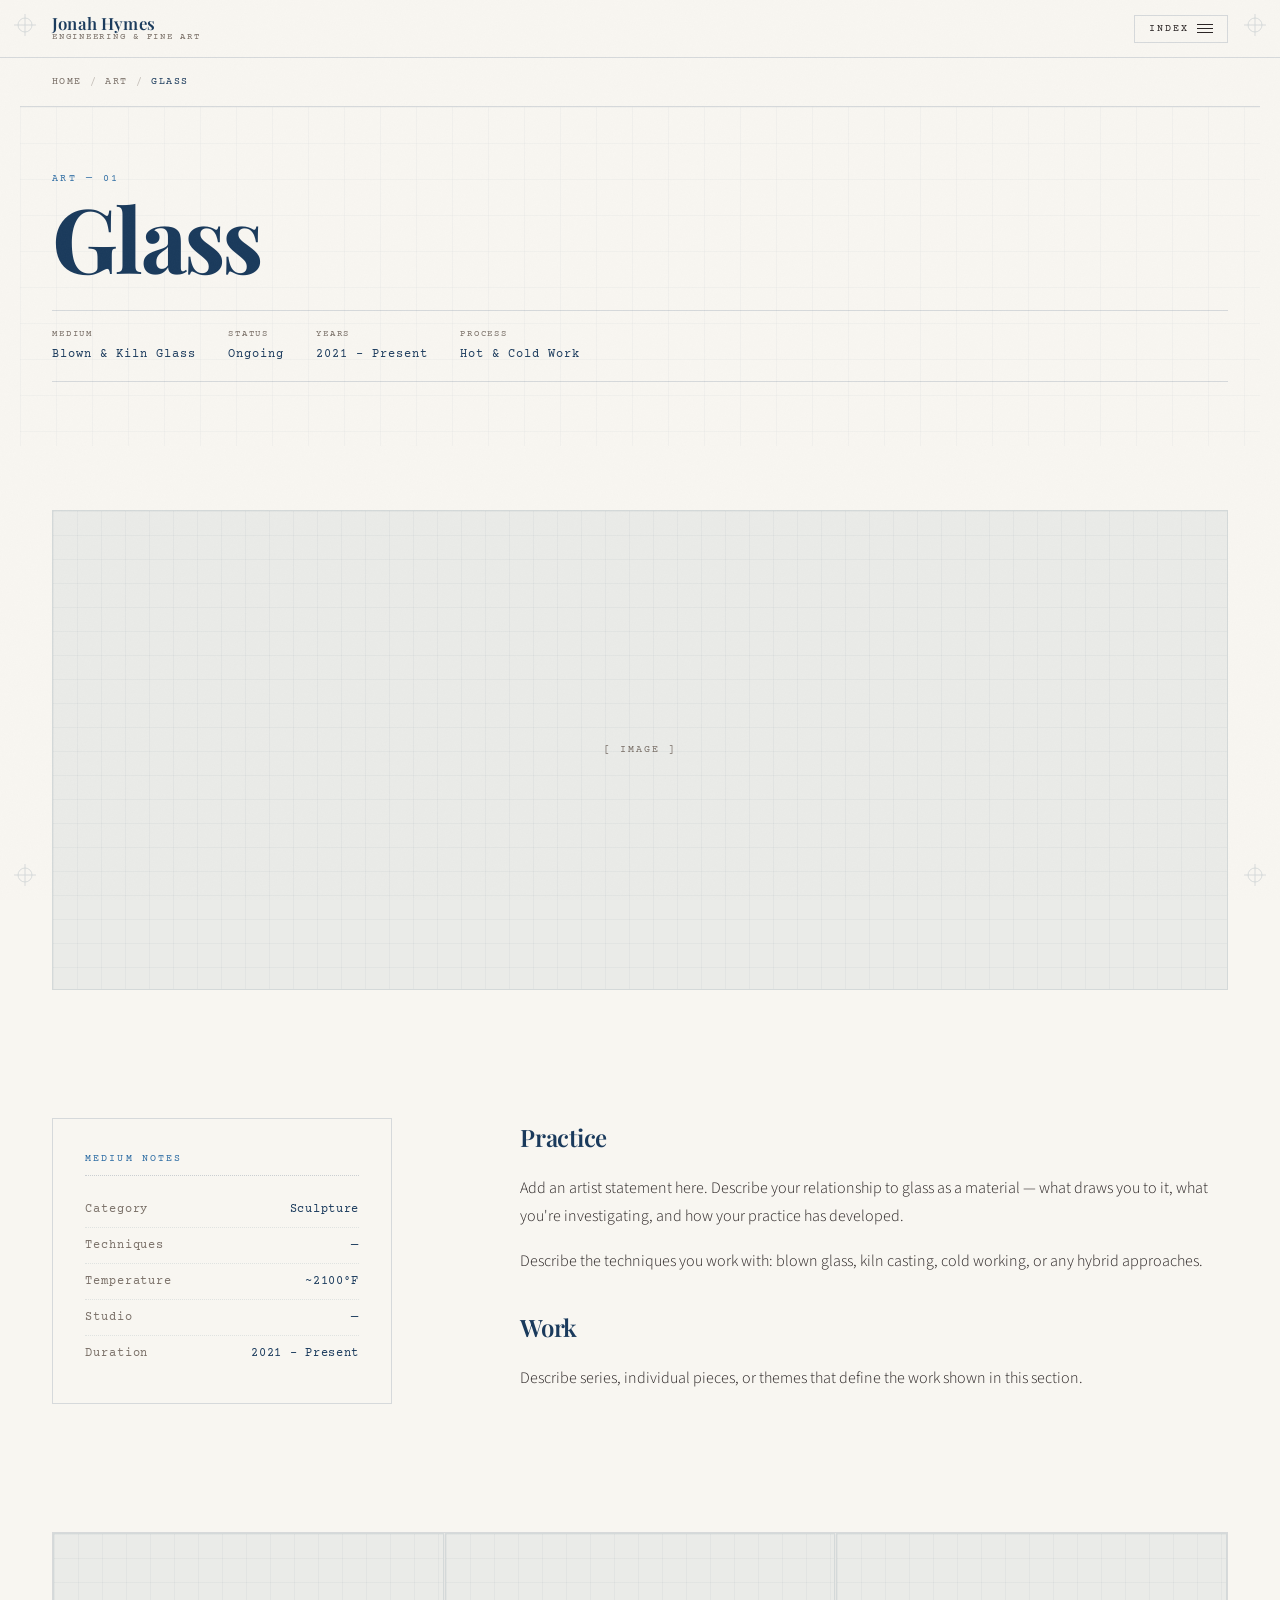
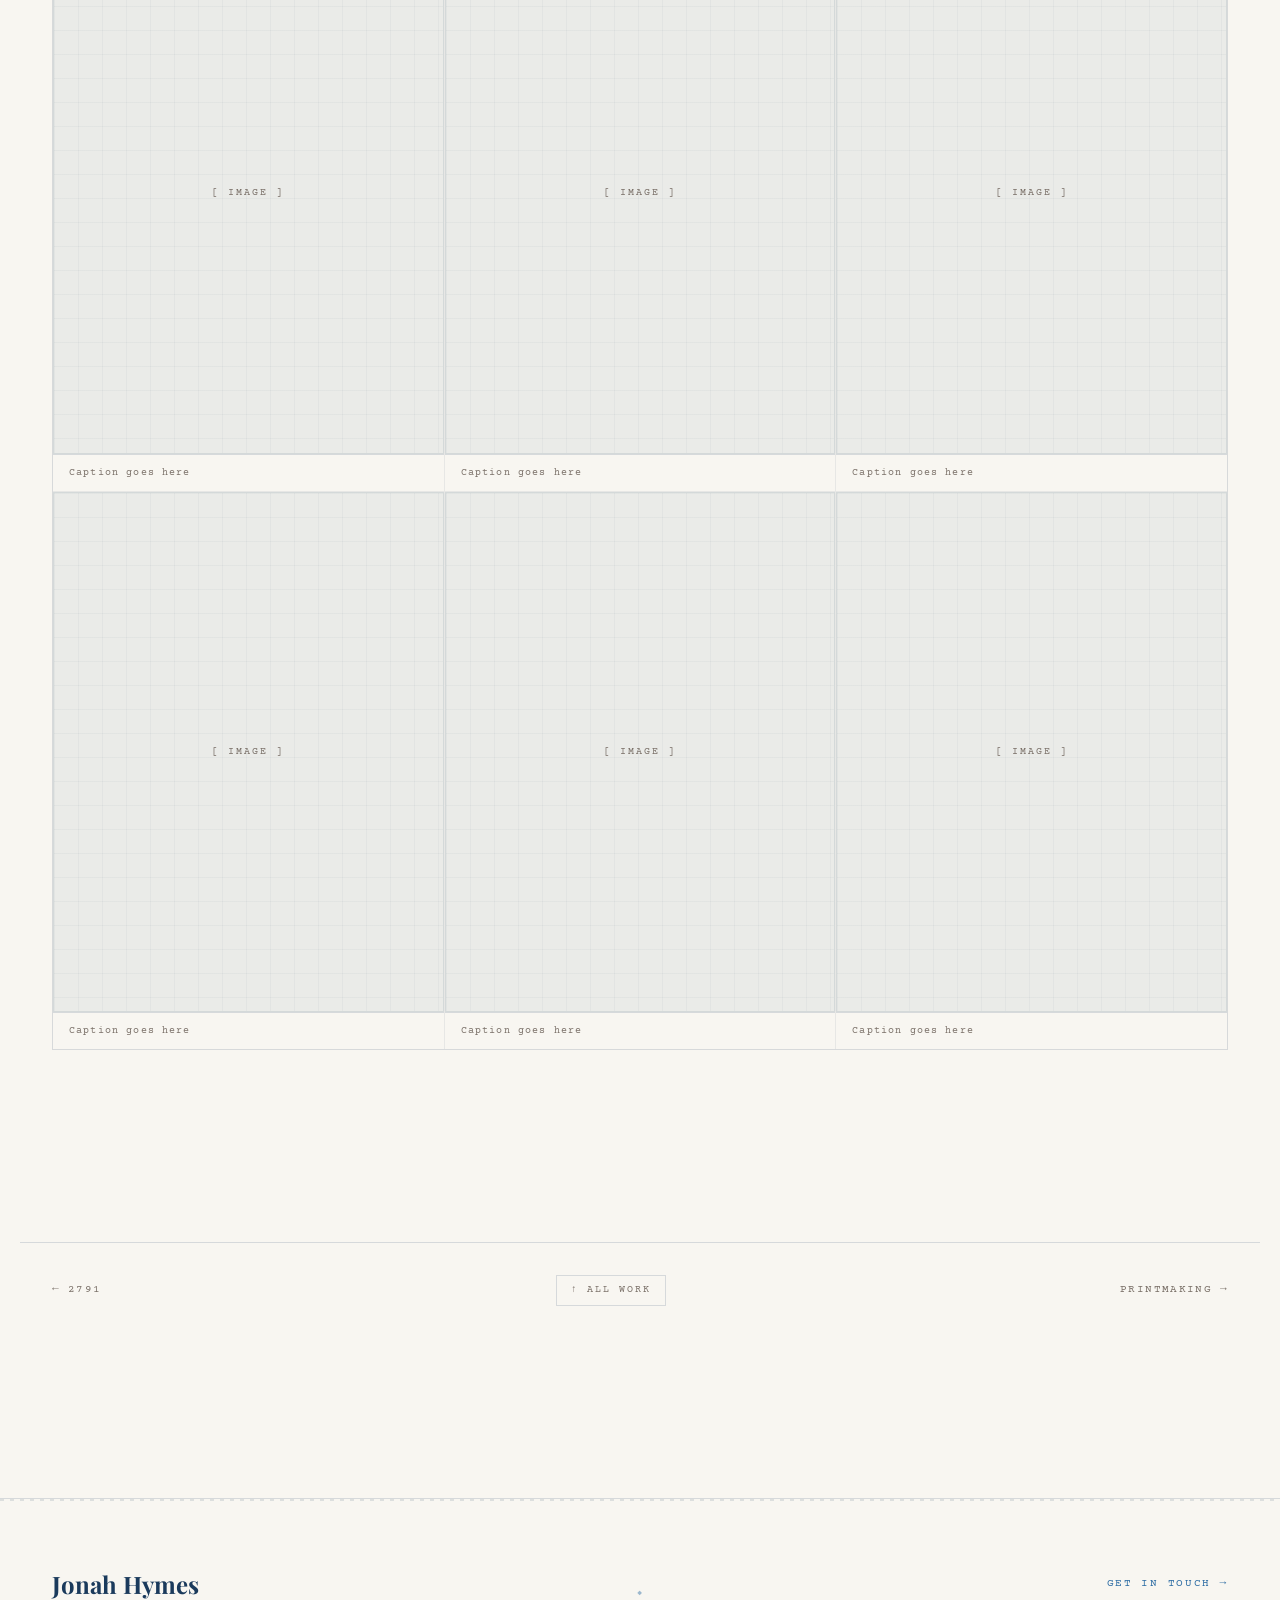
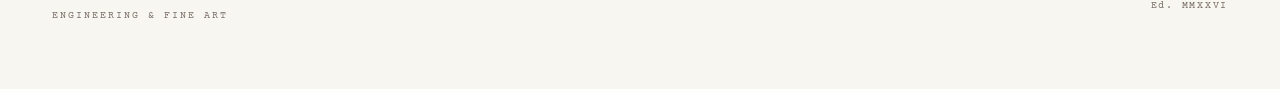
==== art/glass.html @ aec2e3e9 "2791" ====
<!DOCTYPE html>
<html lang="en">
<head>
    <meta charset="UTF-8">
    <meta name="viewport" content="width=device-width, initial-scale=1.0">
    <meta name="description" content="Glass — Jonah Hymes Art Portfolio">
    <title>Glass — Jonah Hymes</title>

    <link rel="preconnect" href="https://fonts.googleapis.com">
    <link rel="preconnect" href="https://fonts.gstatic.com" crossorigin>
    <link href="https://fonts.googleapis.com/css2?family=Playfair+Display:ital,wght@0,400;0,600;0,700;1,400;1,600&family=Source+Sans+3:ital,wght@0,300;0,400;0,600;1,300&family=Courier+Prime:ital,wght@0,400;0,700;1,400&display=swap" rel="stylesheet">
    <link rel="stylesheet" href="../css/style.css">

    <style>
        .fade-init { opacity: 0; transform: translateY(12px); transition: opacity 0.5s ease, transform 0.5s ease; }
        .fade-init.in-view { opacity: 1; transform: translateY(0); }
    </style>
</head>
<body>

    <div class="reg-mark reg-mark--tl" aria-hidden="true"></div>
    <div class="reg-mark reg-mark--tr" aria-hidden="true"></div>
    <div class="reg-mark reg-mark--bl" aria-hidden="true"></div>
    <div class="reg-mark reg-mark--br" aria-hidden="true"></div>

    <nav class="nav" id="siteNav" aria-label="Site navigation">
        <div class="nav__inner">
            <a href="../index.html" class="nav__logo" aria-label="Jonah Hymes — Home">
                <span class="nav__logo-name">Jonah Hymes</span>
                <span class="nav__logo-sub">Engineering &amp; Fine Art</span>
            </a>
            <button class="nav__toggle" id="navToggle" aria-expanded="false" aria-controls="navOverlay">
                <span>Index</span>
                <span class="nav__toggle-bars" aria-hidden="true"><span></span><span></span><span></span></span>
            </button>
        </div>
    </nav>

    <div class="nav-overlay" id="navOverlay" aria-hidden="true" role="dialog" aria-label="Site index">
        <div class="nav-overlay__inner">
            <div class="nav-overlay__top">
                <span class="nav-overlay__wordmark">Jonah Hymes</span>
                <button class="nav-overlay__close" id="navClose">Close &nbsp;×</button>
            </div>
            <div class="nav-overlay__body">
                <div>
                    <p class="nav-overlay__section-label">Technical</p>
                    <ul class="nav-overlay__list">
                        <li><a href="../technical/phillips.html"><span class="nav-item__num">01</span>Phillips</a></li>
                        <li><a href="../technical/mouse.html"><span class="nav-item__num">02</span>Micromouse</a></li>
                        <li><a href="../technical/miteout.html"><span class="nav-item__num">03</span>Miteout</a></li>
                        <li><a href="../technical/receipt-printer.html"><span class="nav-item__num">04</span>Receipt Printer</a></li>
                        <li><a href="../technical/dfr.html"><span class="nav-item__num">05</span>DFR</a></li>
                        <li><a href="../technical/robotics.html"><span class="nav-item__num">06</span>Robotics</a></li>
                        <li><a href="../technical/2791.html"><span class="nav-item__num">07</span>2791</a></li>
                    </ul>
                </div>
                <div class="nav-overlay__rule" aria-hidden="true"></div>
                <div>
                    <p class="nav-overlay__section-label">Art</p>
                    <ul class="nav-overlay__list">
                        <li><a href="../art/glass.html"><span class="nav-item__num">01</span>Glass</a></li>
                        <li><a href="../art/printmaking.html"><span class="nav-item__num">02</span>Printmaking</a></li>
                        <li><a href="../art/photo.html"><span class="nav-item__num">03</span>Photo</a></li>
                    </ul>
                </div>
            </div>
            <div class="nav-overlay__footer">
                <a href="mailto:">Contact</a>
                <span class="nav-overlay__edition">Ed.&nbsp;MMXXVI</span>
            </div>
        </div>
    </div>

    <div class="page-wrap">

        <nav class="breadcrumb" aria-label="Breadcrumb">
            <a href="../index.html">Home</a>
            <span class="breadcrumb__sep" aria-hidden="true">/</span>
            <a href="../index.html#work">Art</a>
            <span class="breadcrumb__sep" aria-hidden="true">/</span>
            <span class="breadcrumb__current">Glass</span>
        </nav>

        <header class="page-hero">
            <div class="page-hero__bg" aria-hidden="true"></div>
            <div class="page-hero__content">
                <p class="page-hero__section mono">Art — 01</p>
                <h1 class="page-hero__title">Glass</h1>
                <div class="page-hero__meta">
                    <div class="meta-item">
                        <span class="meta-item__label">Medium</span>
                        <span class="meta-item__value">Blown &amp; Kiln Glass</span>
                    </div>
                    <div class="meta-item">
                        <span class="meta-item__label">Status</span>
                        <span class="meta-item__value">Ongoing</span>
                    </div>
                    <div class="meta-item">
                        <span class="meta-item__label">Years</span>
                        <span class="meta-item__value">2021 – Present</span>
                    </div>
                    <div class="meta-item">
                        <span class="meta-item__label">Process</span>
                        <span class="meta-item__value">Hot &amp; Cold Work</span>
                    </div>
                </div>
            </div>
        </header>

        <div class="page-body">

            <div class="img-placeholder img-placeholder--hero" aria-label="Gallery hero image placeholder">
                <span class="img-placeholder__icon">[ Image ]</span>
            </div>

            <div class="page-columns page-columns--art">
                <aside class="sidebar-details" aria-label="Work details">
                    <p class="sidebar-details__label">Medium Notes</p>
                    <div class="detail-row">
                        <span class="detail-row__key">Category</span>
                        <span class="detail-row__val">Sculpture</span>
                    </div>
                    <div class="detail-row">
                        <span class="detail-row__key">Techniques</span>
                        <span class="detail-row__val">—</span>
                    </div>
                    <div class="detail-row">
                        <span class="detail-row__key">Temperature</span>
                        <span class="detail-row__val">~2100°F</span>
                    </div>
                    <div class="detail-row">
                        <span class="detail-row__key">Studio</span>
                        <span class="detail-row__val">—</span>
                    </div>
                    <div class="detail-row">
                        <span class="detail-row__key">Duration</span>
                        <span class="detail-row__val">2021 – Present</span>
                    </div>
                </aside>

                <div class="text-block">
                    <h2>Practice</h2>
                    <p>
                        Add an artist statement here. Describe your relationship to glass as a material — what draws you to it, what you're investigating, and how your practice has developed.
                    </p>
                    <p>
                        Describe the techniques you work with: blown glass, kiln casting, cold working, or any hybrid approaches.
                    </p>

                    <h2 style="margin-top: 2rem;">Work</h2>
                    <p>
                        Describe series, individual pieces, or themes that define the work shown in this section.
                    </p>
                </div>
            </div>

            <div class="gallery-grid gallery-grid--tall">
                <div class="gallery-item">
                    <div class="img-placeholder" style="aspect-ratio:3/4;">
                        <span class="img-placeholder__icon">[ Image ]</span>
                    </div>
                    <p class="gallery-item__caption">Caption goes here</p>
                </div>
                <div class="gallery-item">
                    <div class="img-placeholder" style="aspect-ratio:3/4;">
                        <span class="img-placeholder__icon">[ Image ]</span>
                    </div>
                    <p class="gallery-item__caption">Caption goes here</p>
                </div>
                <div class="gallery-item">
                    <div class="img-placeholder" style="aspect-ratio:3/4;">
                        <span class="img-placeholder__icon">[ Image ]</span>
                    </div>
                    <p class="gallery-item__caption">Caption goes here</p>
                </div>
                <div class="gallery-item">
                    <div class="img-placeholder" style="aspect-ratio:3/4;">
                        <span class="img-placeholder__icon">[ Image ]</span>
                    </div>
                    <p class="gallery-item__caption">Caption goes here</p>
                </div>
                <div class="gallery-item">
                    <div class="img-placeholder" style="aspect-ratio:3/4;">
                        <span class="img-placeholder__icon">[ Image ]</span>
                    </div>
                    <p class="gallery-item__caption">Caption goes here</p>
                </div>
                <div class="gallery-item">
                    <div class="img-placeholder" style="aspect-ratio:3/4;">
                        <span class="img-placeholder__icon">[ Image ]</span>
                    </div>
                    <p class="gallery-item__caption">Caption goes here</p>
                </div>
            </div>

        </div>

        <nav class="page-nav" aria-label="Project navigation">
            <a href="../technical/2791.html" class="page-nav__link page-nav__link--prev">2791</a>
            <a href="../index.html" class="page-nav__home mono">↑ All Work</a>
            <a href="printmaking.html" class="page-nav__link page-nav__link--next">Printmaking</a>
        </nav>

        <footer class="footer">
            <div class="footer__perf" aria-hidden="true"></div>
            <div class="footer__inner">
                <div class="footer__left">
                    <p class="footer__name">Jonah Hymes</p>
                    <p class="footer__sub">Engineering &amp; Fine Art</p>
                </div>
                <div class="footer__ornament" aria-hidden="true">◆</div>
                <div class="footer__right">
                    <p class="footer__contact"><a href="mailto:">Get in touch →</a></p>
                    <p class="footer__edition mono">Ed.&nbsp;MMXXVI</p>
                </div>
            </div>
        </footer>

    </div>

    <script src="../js/main.js"></script>
</body>
</html>
---- css/style.css ----
/* ================================================================
   JONAH HYMES — PORTFOLIO
   Design System: Cyanotype × Letterpress × Woodblock
   ================================================================ */

/* Custom Properties */
:root {
    --white:        #f8f6f1;
    --black:        #1a1a1a;
    --blue-deep:    #1a3a5c;
    --blue-mid:     #2e6da4;
    --blue-light:   #4a90c4;
    --blue-pale:    #d4e8f5;
    --blue-wash:    rgba(26, 58, 92, 0.06);
    --ink:          #2a2424;
    --ink-light:    #7a7068;
    --paper:        #f8f6f1;
    --paper-dark:   #ede9df;
    --rule:         rgba(26, 58, 92, 0.15);

    --font-serif:   'Playfair Display', Georgia, serif;
    --font-sans:    'Source Sans 3', 'Helvetica Neue', sans-serif;
    --font-mono:    'Courier Prime', 'Courier New', monospace;

    --space-2xs: 0.25rem;
    --space-xs:  0.5rem;
    --space-sm:  1rem;
    --space-md:  2rem;
    --space-lg:  4rem;
    --space-xl:  8rem;

    --max-width: 1240px;
    --nav-height: 58px;
}

/* ================================================================
   RESET
   ================================================================ */

*, *::before, *::after {
    box-sizing: border-box;
    margin: 0;
    padding: 0;
}

html {
    font-size: 16px;
    scroll-behavior: smooth;
}

body {
    background-color: var(--paper);
    color: var(--ink);
    font-family: var(--font-sans);
    font-weight: 300;
    line-height: 1.65;
    overflow-x: hidden;
    position: relative;
}

a {
    color: inherit;
    text-decoration: none;
}

ul { list-style: none; }

img {
    display: block;
    max-width: 100%;
    height: auto;
}

/* ================================================================
   PAPER TEXTURE OVERLAY
   ================================================================ */

body::before {
    content: '';
    position: fixed;
    inset: 0;
    z-index: 9999;
    pointer-events: none;
    opacity: 0.025;
    background-image: url("data:image/svg+xml,%3Csvg xmlns='http://www.w3.org/2000/svg' width='300' height='300'%3E%3Cfilter id='noise'%3E%3CfeTurbulence type='fractalNoise' baseFrequency='0.75' numOctaves='4' stitchTiles='stitch'/%3E%3CfeColorMatrix type='saturate' values='0'/%3E%3C/filter%3E%3Crect width='300' height='300' filter='url(%23noise)'/%3E%3C/svg%3E");
    background-repeat: repeat;
}

/* ================================================================
   REGISTRATION MARKS
   ================================================================ */

.reg-mark {
    position: fixed;
    width: 22px;
    height: 22px;
    z-index: 500;
    pointer-events: none;
    opacity: 0.18;
    background: url("data:image/svg+xml,%3Csvg xmlns='http://www.w3.org/2000/svg' viewBox='0 0 22 22'%3E%3Ccircle cx='11' cy='11' r='7' fill='none' stroke='%231a3a5c' stroke-width='0.75'/%3E%3Cline x1='11' y1='0' x2='11' y2='22' stroke='%231a3a5c' stroke-width='0.75'/%3E%3Cline x1='0' y1='11' x2='22' y2='11' stroke='%231a3a5c' stroke-width='0.75'/%3E%3C/svg%3E") no-repeat center / contain;
}

.reg-mark--tl { top: 14px;  left: 14px;  }
.reg-mark--tr { top: 14px;  right: 14px; }
.reg-mark--bl { bottom: 14px; left: 14px;  }
.reg-mark--br { bottom: 14px; right: 14px; }

/* ================================================================
   UTILITIES
   ================================================================ */

.mono {
    font-family: var(--font-mono);
    letter-spacing: 0.1em;
}

.visually-hidden {
    position: absolute;
    width: 1px;
    height: 1px;
    overflow: hidden;
    clip: rect(0, 0, 0, 0);
    white-space: nowrap;
}

/* Blueprint grid mixin (applied via class) */
.blueprint-grid {
    background-image:
        linear-gradient(rgba(26, 58, 92, 0.045) 1px, transparent 1px),
        linear-gradient(90deg, rgba(26, 58, 92, 0.045) 1px, transparent 1px);
    background-size: 36px 36px;
}

/* ================================================================
   NAVIGATION
   ================================================================ */

.nav {
    position: fixed;
    top: 0;
    left: 0;
    right: 0;
    z-index: 200;
    height: var(--nav-height);
    background: var(--paper);
    border-bottom: 1px solid var(--rule);
    transition: box-shadow 0.3s ease;
}

.nav.scrolled {
    box-shadow: 0 2px 20px rgba(26, 58, 92, 0.07);
}

.nav__inner {
    display: flex;
    align-items: center;
    justify-content: space-between;
    height: 100%;
    max-width: var(--max-width);
    margin: 0 auto;
    padding: 0 var(--space-md);
}

.nav__logo {
    display: flex;
    flex-direction: column;
    gap: 1px;
    line-height: 1;
}

.nav__logo-name {
    font-family: var(--font-serif);
    font-size: 1.05rem;
    font-weight: 600;
    color: var(--blue-deep);
    letter-spacing: 0.01em;
}

.nav__logo-sub {
    font-family: var(--font-mono);
    font-size: 0.55rem;
    letter-spacing: 0.2em;
    color: var(--ink-light);
    text-transform: uppercase;
}

.nav__toggle {
    display: flex;
    align-items: center;
    gap: 8px;
    background: none;
    border: 1px solid var(--rule);
    cursor: pointer;
    padding: 7px 14px;
    color: var(--ink);
    transition: background 0.2s, color 0.2s, border-color 0.2s;
    font-family: var(--font-mono);
    font-size: 0.65rem;
    letter-spacing: 0.2em;
    text-transform: uppercase;
}

.nav__toggle:hover {
    background: var(--blue-deep);
    color: var(--white);
    border-color: var(--blue-deep);
}

.nav__toggle-bars {
    display: flex;
    flex-direction: column;
    gap: 3px;
    width: 16px;
}

.nav__toggle-bars span {
    display: block;
    height: 1px;
    background: currentColor;
}

/* ================================================================
   NAV OVERLAY (Full-Screen Index)
   ================================================================ */

.nav-overlay {
    position: fixed;
    inset: 0;
    z-index: 300;
    background: var(--paper);
    background-image:
        linear-gradient(rgba(26, 58, 92, 0.035) 1px, transparent 1px),
        linear-gradient(90deg, rgba(26, 58, 92, 0.035) 1px, transparent 1px);
    background-size: 36px 36px;
    transform: translateY(-100%);
    transition: transform 0.55s cubic-bezier(0.76, 0, 0.24, 1);
    overflow-y: auto;
    -webkit-overflow-scrolling: touch;
}

.nav-overlay.is-open {
    transform: translateY(0);
}

.nav-overlay__inner {
    max-width: var(--max-width);
    margin: 0 auto;
    padding: var(--space-md) var(--space-md) var(--space-lg);
    min-height: 100vh;
    display: flex;
    flex-direction: column;
}

.nav-overlay__top {
    display: flex;
    align-items: center;
    justify-content: space-between;
    height: var(--nav-height);
    border-bottom: 1px solid var(--rule);
    margin-bottom: var(--space-lg);
}

.nav-overlay__wordmark {
    font-family: var(--font-serif);
    font-size: 1.05rem;
    font-weight: 600;
    color: var(--blue-deep);
}

.nav-overlay__close {
    display: flex;
    align-items: center;
    gap: 8px;
    background: none;
    border: 1px solid var(--rule);
    cursor: pointer;
    padding: 7px 14px;
    color: var(--ink);
    transition: background 0.2s, color 0.2s, border-color 0.2s;
    font-family: var(--font-mono);
    font-size: 0.65rem;
    letter-spacing: 0.2em;
    text-transform: uppercase;
}

.nav-overlay__close:hover {
    background: var(--blue-deep);
    color: var(--white);
    border-color: var(--blue-deep);
}

.nav-overlay__body {
    display: grid;
    grid-template-columns: 1fr 1px 1fr;
    gap: 0 var(--space-xl);
    flex: 1;
    align-items: start;
}

.nav-overlay__rule {
    background: var(--rule);
    height: 100%;
    min-height: 300px;
}

.nav-overlay__section-label {
    font-family: var(--font-mono);
    font-size: 0.65rem;
    letter-spacing: 0.25em;
    text-transform: uppercase;
    color: var(--blue-mid);
    padding-bottom: var(--space-sm);
    border-bottom: 1px solid var(--rule);
    margin-bottom: var(--space-sm);
}

.nav-overlay__list li {
    border-bottom: 1px dotted rgba(26, 58, 92, 0.12);
}

.nav-overlay__list li a {
    display: flex;
    align-items: baseline;
    gap: var(--space-sm);
    padding: 14px 0;
    font-family: var(--font-serif);
    font-size: clamp(1.4rem, 3vw, 2.1rem);
    font-weight: 400;
    color: var(--blue-deep);
    transition: color 0.2s, padding-left 0.2s;
    position: relative;
}

.nav-overlay__list li a:hover {
    color: var(--blue-mid);
    padding-left: var(--space-xs);
}

.nav-overlay__list li a:hover::after {
    content: ' →';
    font-family: var(--font-mono);
    font-size: 0.9rem;
    opacity: 0.6;
}

.nav-item__num {
    font-family: var(--font-mono);
    font-size: 0.6rem;
    letter-spacing: 0.1em;
    color: var(--ink-light);
    min-width: 22px;
}

.nav-overlay__footer {
    margin-top: var(--space-lg);
    padding-top: var(--space-md);
    border-top: 1px solid var(--rule);
    display: flex;
    justify-content: space-between;
    align-items: center;
}

.nav-overlay__footer a {
    font-family: var(--font-mono);
    font-size: 0.7rem;
    letter-spacing: 0.15em;
    text-transform: uppercase;
    color: var(--blue-deep);
    border-bottom: 1px solid var(--blue-mid);
    padding-bottom: 2px;
    transition: color 0.2s;
}

.nav-overlay__footer a:hover {
    color: var(--blue-mid);
}

.nav-overlay__edition {
    font-family: var(--font-mono);
    font-size: 0.62rem;
    letter-spacing: 0.2em;
    color: var(--ink-light);
}

/* ================================================================
   HERO
   ================================================================ */

.hero {
    min-height: 100vh;
    padding-top: var(--nav-height);
    position: relative;
    display: flex;
    flex-direction: column;
    overflow: hidden;
}

.hero__bg {
    position: absolute;
    inset: 0;
    background-image:
        linear-gradient(rgba(26, 58, 92, 0.045) 1px, transparent 1px),
        linear-gradient(90deg, rgba(26, 58, 92, 0.045) 1px, transparent 1px);
    background-size: 36px 36px;
    pointer-events: none;
}

/* Cyanotype wash panel — diagonal */
.hero__wash {
    position: absolute;
    right: 0;
    top: 0;
    bottom: 0;
    width: 42%;
    background: linear-gradient(
        135deg,
        transparent 0%,
        rgba(26, 58, 92, 0.04) 30%,
        rgba(46, 109, 164, 0.08) 100%
    );
    clip-path: polygon(12% 0, 100% 0, 100% 100%, 0% 100%);
    pointer-events: none;
}

.hero__content {
    flex: 1;
    display: flex;
    flex-direction: column;
    justify-content: center;
    padding: var(--space-xl) var(--space-md) var(--space-lg);
    max-width: var(--max-width);
    margin: 0 auto;
    width: 100%;
    position: relative;
    z-index: 1;
}

.hero__eyebrow {
    display: flex;
    align-items: center;
    justify-content: space-between;
    margin-bottom: var(--space-md);
    padding-bottom: var(--space-sm);
    border-bottom: 1px solid var(--rule);
}

.hero__eyebrow-label,
.hero__eyebrow-date {
    font-family: var(--font-mono);
    font-size: 0.62rem;
    letter-spacing: 0.22em;
    text-transform: uppercase;
    color: var(--ink-light);
}

.hero__eyebrow-date {
    color: var(--blue-mid);
}

.hero__name {
    font-family: var(--font-serif);
    font-weight: 700;
    line-height: 0.88;
    color: var(--blue-deep);
    letter-spacing: -0.025em;
    margin-bottom: var(--space-md);
}

.hero__name-first {
    display: block;
    font-size: clamp(3.5rem, 9vw, 8rem);
    font-weight: 400;
    font-style: italic;
    color: var(--blue-mid);
}

.hero__name-last {
    display: block;
    font-size: clamp(5rem, 13vw, 12rem);
    font-weight: 700;
}

.hero__rule {
    display: flex;
    align-items: center;
    gap: var(--space-sm);
    max-width: 520px;
    margin-bottom: var(--space-md);
}

.hero__rule-line {
    flex: 1;
    height: 1px;
    background: var(--rule);
}

.hero__rule-ornament {
    font-size: 0.45rem;
    color: var(--blue-mid);
    letter-spacing: 0.2em;
}

.hero__tagline {
    font-family: var(--font-mono);
    font-size: 0.75rem;
    letter-spacing: 0.28em;
    text-transform: uppercase;
    color: var(--ink-light);
    margin-bottom: var(--space-lg);
}

/* Monogram Seal */
.hero__seal {
    display: flex;
    align-items: center;
    gap: var(--space-md);
}

.seal {
    width: 56px;
    height: 56px;
    border-radius: 50%;
    border: 1.5px solid var(--blue-deep);
    box-shadow:
        0 0 0 2px var(--paper),
        0 0 0 3.5px rgba(26, 58, 92, 0.25);
    display: flex;
    align-items: center;
    justify-content: center;
    font-family: var(--font-serif);
    font-weight: 700;
    font-size: 1rem;
    color: var(--blue-deep);
    letter-spacing: 0.05em;
    position: relative;
    flex-shrink: 0;
}

.seal::before {
    content: '';
    position: absolute;
    inset: 4px;
    border-radius: 50%;
    border: 0.5px solid rgba(26, 58, 92, 0.2);
}

.hero__scroll {
    position: absolute;
    bottom: var(--space-md);
    left: 50%;
    transform: translateX(-50%);
    font-family: var(--font-mono);
    font-size: 0.6rem;
    letter-spacing: 0.22em;
    text-transform: uppercase;
    color: var(--ink-light);
    display: flex;
    flex-direction: column;
    align-items: center;
    gap: 6px;
    animation: scrollBob 2.4s ease-in-out infinite;
}

.hero__scroll-line {
    width: 1px;
    height: 28px;
    background: linear-gradient(to bottom, var(--blue-mid), transparent);
}

@keyframes scrollBob {
    0%, 100% { transform: translateX(-50%) translateY(0); }
    50%       { transform: translateX(-50%) translateY(5px); }
}

/* ================================================================
   MAIN CONTENT
   ================================================================ */

.main {
    max-width: var(--max-width);
    margin: 0 auto;
    padding: var(--space-xl) var(--space-md);
}

/* Chapter label */
.chapter-label {
    display: flex;
    align-items: center;
    gap: var(--space-md);
    margin-bottom: var(--space-xl);
}

.chapter-label__line {
    flex: 1;
    height: 1px;
    background: var(--rule);
}

.chapter-label__text {
    font-family: var(--font-mono);
    font-size: 0.62rem;
    letter-spacing: 0.28em;
    text-transform: uppercase;
    color: var(--ink-light);
}

/* ================================================================
   DISCIPLINE SECTIONS
   ================================================================ */

.disciplines {
    display: flex;
    flex-direction: column;
    gap: var(--space-xl);
}

/* Perforated divider between sections */
.discipline-divider {
    display: flex;
    align-items: center;
    gap: var(--space-md);
    padding: var(--space-sm) 0;
}

.discipline-divider__line {
    flex: 1;
    height: 1px;
    background: repeating-linear-gradient(
        90deg,
        var(--blue-deep) 0, var(--blue-deep) 4px,
        transparent 4px, transparent 10px
    );
    opacity: 0.2;
}

.discipline-divider__glyph {
    font-family: var(--font-mono);
    font-size: 0.75rem;
    color: var(--blue-mid);
    letter-spacing: 0.15em;
    opacity: 0.7;
}

/* Discipline header */
.discipline__head {
    display: flex;
    align-items: baseline;
    gap: var(--space-sm);
    margin-bottom: var(--space-sm);
    padding-bottom: var(--space-sm);
}

.discipline__num {
    font-family: var(--font-mono);
    font-size: 0.7rem;
    letter-spacing: 0.12em;
    color: var(--blue-mid);
    align-self: center;
}

.discipline__title {
    font-family: var(--font-serif);
    font-size: clamp(2rem, 4vw, 3rem);
    font-weight: 700;
    color: var(--blue-deep);
    letter-spacing: -0.02em;
    line-height: 1;
}

.discipline__rule {
    flex: 1;
    height: 1px;
    background: var(--rule);
    margin-left: var(--space-sm);
    align-self: center;
}

.discipline__desc {
    margin-left: calc(var(--space-sm) + 2.5rem);
    margin-bottom: var(--space-lg);
    padding-left: var(--space-sm);
    border-left: 2px solid rgba(26, 58, 92, 0.12);
    max-width: 480px;
}

.discipline__desc p {
    font-size: 0.95rem;
    font-weight: 300;
    font-style: italic;
    color: var(--ink-light);
    line-height: 1.75;
}

/* ================================================================
   PROJECT GRID (homepage cards)
   ================================================================ */

.project-grid {
    display: grid;
    grid-template-columns: repeat(auto-fill, minmax(200px, 1fr));
    border: 1px solid rgba(26, 58, 92, 0.12);
    background: rgba(26, 58, 92, 0.08);
    gap: 1px;
}

.project-grid--art {
    grid-template-columns: repeat(3, 1fr);
}

.proj-card {
    background: var(--paper);
    display: block;
    position: relative;
    transition: background 0.22s ease, color 0.22s ease;
    min-height: 130px;
}

.proj-card:hover {
    background: var(--blue-deep);
    color: var(--white);
    z-index: 2;
}

.proj-card__inner {
    padding: var(--space-sm) var(--space-sm) var(--space-sm) var(--space-sm);
    height: 100%;
    display: flex;
    flex-direction: column;
    justify-content: flex-end;
    position: relative;
}

.proj-card__num {
    position: absolute;
    top: var(--space-xs);
    left: var(--space-sm);
    font-family: var(--font-mono);
    font-size: 0.6rem;
    letter-spacing: 0.12em;
    color: var(--ink-light);
    transition: color 0.22s;
}

.proj-card:hover .proj-card__num {
    color: rgba(255,255,255,0.4);
}

.proj-card__title {
    font-family: var(--font-serif);
    font-size: 1.35rem;
    font-weight: 600;
    color: var(--blue-deep);
    letter-spacing: -0.01em;
    line-height: 1.1;
    transition: color 0.22s;
}

.proj-card:hover .proj-card__title {
    color: var(--white);
}

.proj-card__arrow {
    position: absolute;
    bottom: var(--space-sm);
    right: var(--space-sm);
    font-family: var(--font-mono);
    font-size: 0.9rem;
    color: rgba(255,255,255,0.65);
    opacity: 0;
    transform: translateX(-6px);
    transition: opacity 0.22s, transform 0.22s;
}

.proj-card:hover .proj-card__arrow {
    opacity: 1;
    transform: translateX(0);
}

/* Hover accent bar on top */
.proj-card::after {
    content: '';
    position: absolute;
    top: 0;
    left: 0;
    right: 0;
    height: 2px;
    background: var(--blue-light);
    transform: scaleX(0);
    transform-origin: left;
    transition: transform 0.22s ease;
}

.proj-card:hover::after {
    transform: scaleX(1);
    background: rgba(255,255,255,0.3);
}

/* ================================================================
   FOOTER
   ================================================================ */

.footer {
    margin-top: var(--space-xl);
    border-top: 1px solid var(--rule);
}

.footer__inner {
    max-width: var(--max-width);
    margin: 0 auto;
    padding: var(--space-lg) var(--space-md);
    display: grid;
    grid-template-columns: 1fr auto 1fr;
    align-items: center;
    gap: var(--space-md);
}

.footer__name {
    font-family: var(--font-serif);
    font-size: 1.5rem;
    font-weight: 700;
    color: var(--blue-deep);
    margin-bottom: 4px;
}

.footer__sub {
    font-family: var(--font-mono);
    font-size: 0.62rem;
    letter-spacing: 0.2em;
    color: var(--ink-light);
    text-transform: uppercase;
}

.footer__ornament {
    font-size: 0.55rem;
    color: var(--blue-mid);
    opacity: 0.45;
    text-align: center;
    letter-spacing: 0.2em;
}

.footer__right {
    text-align: right;
}

.footer__contact {
    font-family: var(--font-mono);
    font-size: 0.7rem;
    letter-spacing: 0.15em;
    text-transform: uppercase;
    margin-bottom: 4px;
}

.footer__contact a {
    color: var(--blue-mid);
    border-bottom: 1px solid transparent;
    padding-bottom: 1px;
    transition: border-color 0.2s;
}

.footer__contact a:hover {
    border-color: var(--blue-mid);
}

.footer__edition {
    font-family: var(--font-mono);
    font-size: 0.6rem;
    letter-spacing: 0.18em;
    color: var(--ink-light);
}

.footer__perf {
    height: 2px;
    background: repeating-linear-gradient(
        90deg,
        var(--blue-deep) 0, var(--blue-deep) 4px,
        transparent 4px, transparent 10px
    );
    opacity: 0.12;
}

/* ================================================================
   SUBPAGE — SHARED STYLES
   ================================================================ */

.page-wrap {
    padding-top: var(--nav-height);
    min-height: 100vh;
}

/* Breadcrumb */
.breadcrumb {
    max-width: var(--max-width);
    margin: 0 auto;
    padding: var(--space-sm) var(--space-md);
    display: flex;
    align-items: center;
    gap: var(--space-xs);
    border-bottom: 1px solid var(--rule);
}

.breadcrumb a,
.breadcrumb span {
    font-family: var(--font-mono);
    font-size: 0.62rem;
    letter-spacing: 0.15em;
    text-transform: uppercase;
    color: var(--ink-light);
    transition: color 0.2s;
}

.breadcrumb a:hover { color: var(--blue-mid); }

.breadcrumb__sep {
    opacity: 0.4;
}

.breadcrumb__current {
    color: var(--blue-deep) !important;
}

/* Page hero */
.page-hero {
    position: relative;
    padding: var(--space-lg) var(--space-md);
    max-width: var(--max-width);
    margin: 0 auto;
    overflow: hidden;
}

.page-hero__bg {
    position: absolute;
    inset: 0;
    background-image:
        linear-gradient(rgba(26, 58, 92, 0.04) 1px, transparent 1px),
        linear-gradient(90deg, rgba(26, 58, 92, 0.04) 1px, transparent 1px);
    background-size: 36px 36px;
    pointer-events: none;
    opacity: 0.7;
}

.page-hero__content {
    position: relative;
    z-index: 1;
}

.page-hero__section {
    font-family: var(--font-mono);
    font-size: 0.62rem;
    letter-spacing: 0.25em;
    text-transform: uppercase;
    color: var(--blue-mid);
    margin-bottom: var(--space-xs);
}

.page-hero__title {
    font-family: var(--font-serif);
    font-size: clamp(2.5rem, 7vw, 6rem);
    font-weight: 700;
    color: var(--blue-deep);
    letter-spacing: -0.03em;
    line-height: 0.92;
    margin-bottom: var(--space-md);
}

.page-hero__meta {
    display: flex;
    flex-wrap: wrap;
    gap: var(--space-md);
    padding: var(--space-sm) 0;
    border-top: 1px solid var(--rule);
    border-bottom: 1px solid var(--rule);
}

.meta-item {
    display: flex;
    flex-direction: column;
    gap: 2px;
}

.meta-item__label {
    font-family: var(--font-mono);
    font-size: 0.58rem;
    letter-spacing: 0.2em;
    text-transform: uppercase;
    color: var(--ink-light);
}

.meta-item__value {
    font-family: var(--font-mono);
    font-size: 0.78rem;
    letter-spacing: 0.08em;
    color: var(--blue-deep);
}

/* Page body */
.page-body {
    max-width: var(--max-width);
    margin: 0 auto;
    padding: var(--space-lg) var(--space-md);
}

.page-columns {
    display: grid;
    grid-template-columns: 1fr 340px;
    gap: var(--space-xl);
    margin-bottom: var(--space-xl);
}

.page-columns--art {
    grid-template-columns: 340px 1fr;
}

/* Text blocks */
.text-block h2 {
    font-family: var(--font-serif);
    font-size: 1.5rem;
    font-weight: 600;
    color: var(--blue-deep);
    margin-bottom: var(--space-sm);
    letter-spacing: -0.01em;
}

.text-block p {
    font-size: 1rem;
    font-weight: 300;
    color: var(--ink);
    line-height: 1.8;
    margin-bottom: var(--space-sm);
}

.text-block p:last-child { margin-bottom: 0; }

/* Sidebar details */
.sidebar-details {
    border: 1px solid var(--rule);
    padding: var(--space-md);
    position: sticky;
    top: calc(var(--nav-height) + var(--space-md));
}

.sidebar-details__label {
    font-family: var(--font-mono);
    font-size: 0.6rem;
    letter-spacing: 0.22em;
    text-transform: uppercase;
    color: var(--blue-mid);
    padding-bottom: var(--space-xs);
    border-bottom: 1px dotted rgba(26, 58, 92, 0.2);
    margin-bottom: var(--space-sm);
}

.detail-row {
    display: flex;
    justify-content: space-between;
    align-items: baseline;
    gap: var(--space-sm);
    padding: 8px 0;
    border-bottom: 1px dotted rgba(26, 58, 92, 0.1);
    font-family: var(--font-mono);
    font-size: 0.72rem;
}

.detail-row:last-child { border-bottom: none; }

.detail-row__key {
    color: var(--ink-light);
    letter-spacing: 0.08em;
    flex-shrink: 0;
}

.detail-row__val {
    color: var(--blue-deep);
    letter-spacing: 0.06em;
    text-align: right;
}

/* Image placeholder */
.img-placeholder {
    background: var(--blue-wash);
    border: 1px solid rgba(26, 58, 92, 0.1);
    display: flex;
    align-items: center;
    justify-content: center;
    flex-direction: column;
    gap: var(--space-xs);
    color: var(--ink-light);
    position: relative;
    overflow: hidden;
}

.img-placeholder::before {
    content: '';
    position: absolute;
    inset: 0;
    background-image:
        linear-gradient(rgba(26, 58, 92, 0.04) 1px, transparent 1px),
        linear-gradient(90deg, rgba(26, 58, 92, 0.04) 1px, transparent 1px);
    background-size: 24px 24px;
}

.img-placeholder__icon {
    font-family: var(--font-mono);
    font-size: 0.62rem;
    letter-spacing: 0.2em;
    text-transform: uppercase;
    position: relative;
    z-index: 1;
}

.img-placeholder--hero {
    min-height: 480px;
    margin-bottom: var(--space-xl);
}

/* Image gallery grid */
.gallery-grid {
    display: grid;
    grid-template-columns: repeat(auto-fill, minmax(260px, 1fr));
    gap: 1px;
    background: rgba(26, 58, 92, 0.08);
    border: 1px solid rgba(26, 58, 92, 0.08);
    margin-bottom: var(--space-xl);
}

.gallery-grid--tall {
    grid-template-columns: repeat(auto-fill, minmax(300px, 1fr));
}

.gallery-item {
    background: var(--paper);
}

.gallery-item img,
.gallery-item .img-placeholder {
    width: 100%;
    aspect-ratio: 4/3;
    object-fit: cover;
}

.gallery-item .img-placeholder {
    aspect-ratio: 4/3;
}

.gallery-item__caption {
    padding: 10px var(--space-sm);
    font-family: var(--font-mono);
    font-size: 0.6rem;
    letter-spacing: 0.12em;
    color: var(--ink-light);
    border-top: 1px solid var(--rule);
}

/* ================================================================
   PAGE NAV (prev/next)
   ================================================================ */

.page-nav {
    max-width: var(--max-width);
    margin: 0 auto;
    padding: var(--space-md) var(--space-md) var(--space-lg);
    display: flex;
    justify-content: space-between;
    align-items: center;
    border-top: 1px solid var(--rule);
}

.page-nav__link {
    display: flex;
    align-items: center;
    gap: var(--space-xs);
    font-family: var(--font-mono);
    font-size: 0.7rem;
    letter-spacing: 0.12em;
    text-transform: uppercase;
    color: var(--ink-light);
    transition: color 0.2s;
}

.page-nav__link:hover { color: var(--blue-deep); }

.page-nav__link--prev::before { content: '←  '; }
.page-nav__link--next::after  { content: '  →'; }

.page-nav__home {
    font-family: var(--font-mono);
    font-size: 0.62rem;
    letter-spacing: 0.2em;
    text-transform: uppercase;
    color: var(--ink-light);
    border: 1px solid var(--rule);
    padding: 6px 14px;
    transition: all 0.2s;
}

.page-nav__home:hover {
    background: var(--blue-deep);
    color: var(--white);
    border-color: var(--blue-deep);
}

/* ================================================================
   RESPONSIVE
   ================================================================ */

@media (max-width: 900px) {
    :root {
        --space-lg: 3rem;
        --space-xl: 5rem;
    }

    .nav-overlay__body {
        grid-template-columns: 1fr;
        gap: var(--space-lg);
    }

    .nav-overlay__rule { display: none; }

    .page-columns,
    .page-columns--art {
        grid-template-columns: 1fr;
    }

    .sidebar-details {
        position: static;
    }
}

@media (max-width: 640px) {
    :root {
        --space-xl: 4rem;
    }

    .nav__inner { padding: 0 var(--space-sm); }
    .hero__content { padding-left: var(--space-sm); padding-right: var(--space-sm); }
    .main { padding: var(--space-xl) var(--space-sm); }

    .project-grid,
    .project-grid--art {
        grid-template-columns: 1fr 1fr;
    }

    .footer__inner {
        grid-template-columns: 1fr;
        text-align: left;
    }

    .footer__ornament { display: none; }
    .footer__right { text-align: left; }

    .page-body { padding: var(--space-md) var(--space-sm); }

    .gallery-grid {
        grid-template-columns: 1fr 1fr;
    }
}

@media (max-width: 400px) {
    .project-grid,
    .project-grid--art,
    .gallery-grid {
        grid-template-columns: 1fr;
    }
}
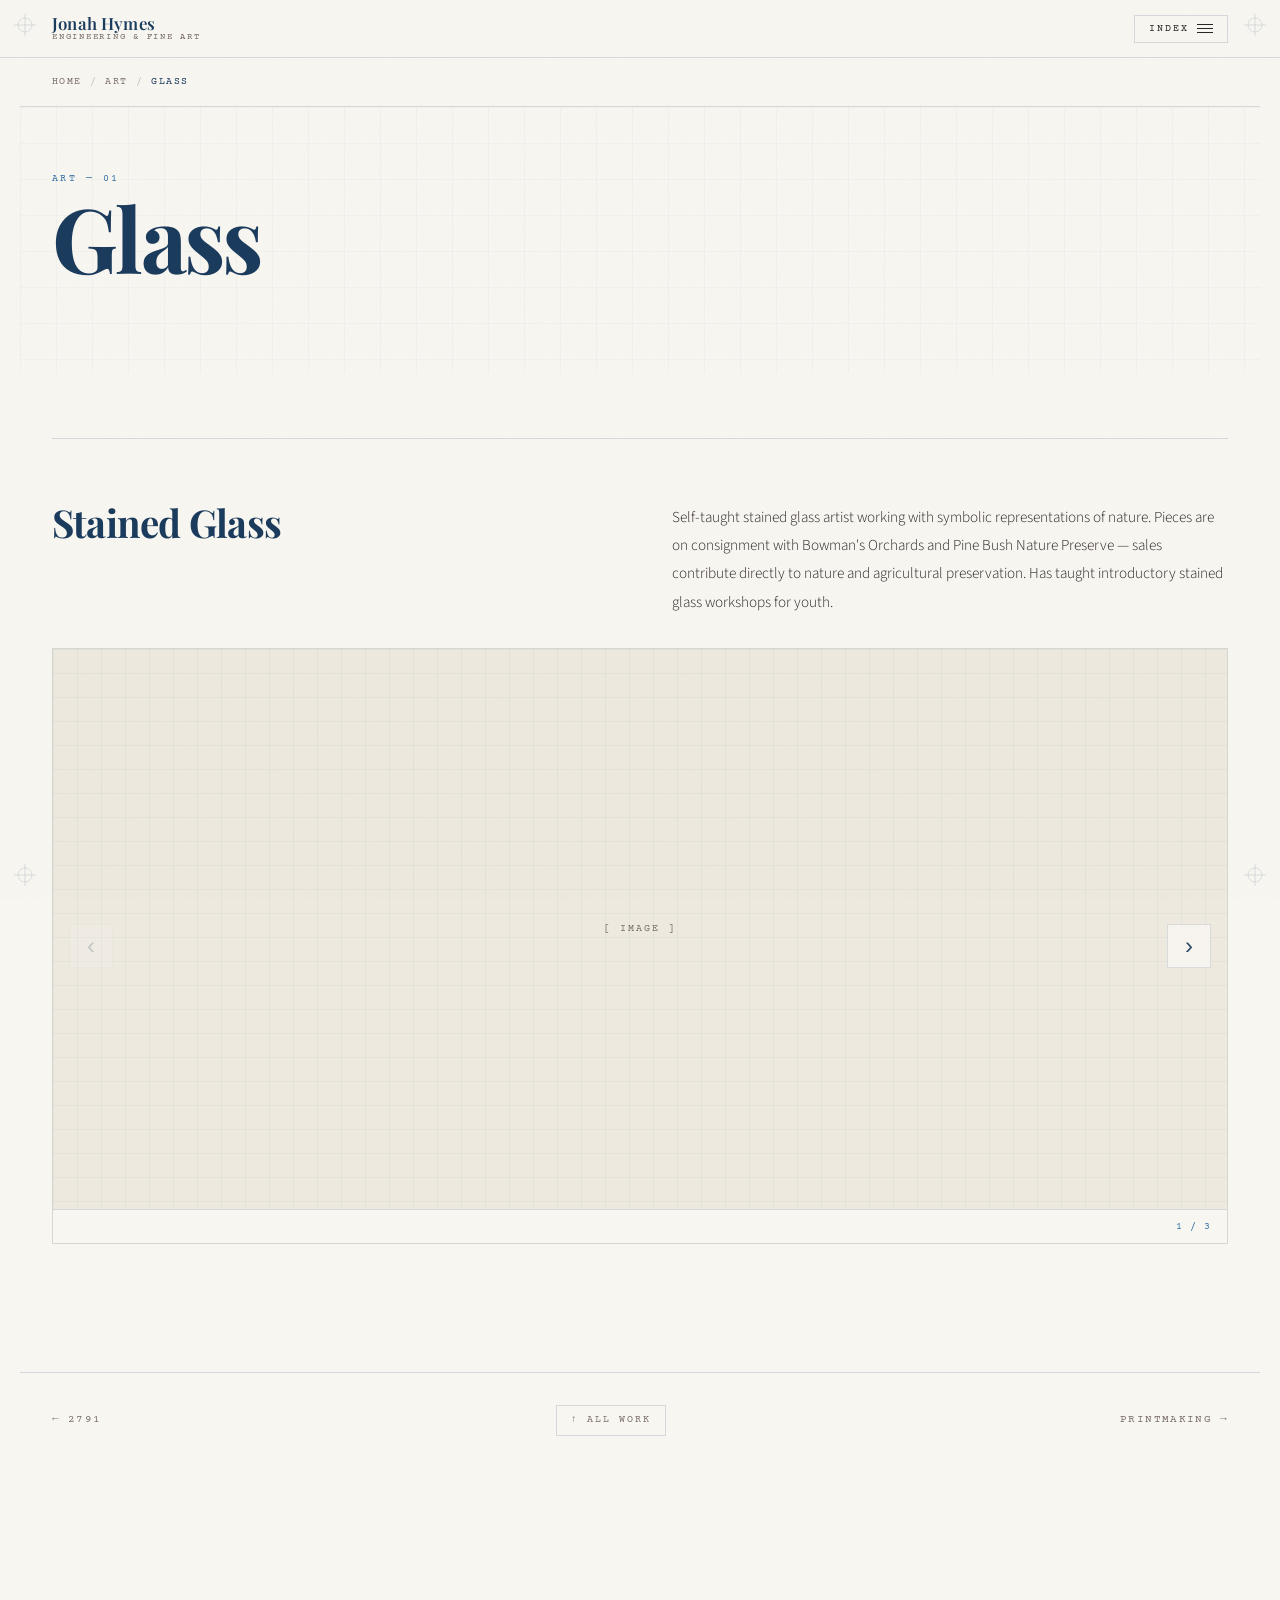
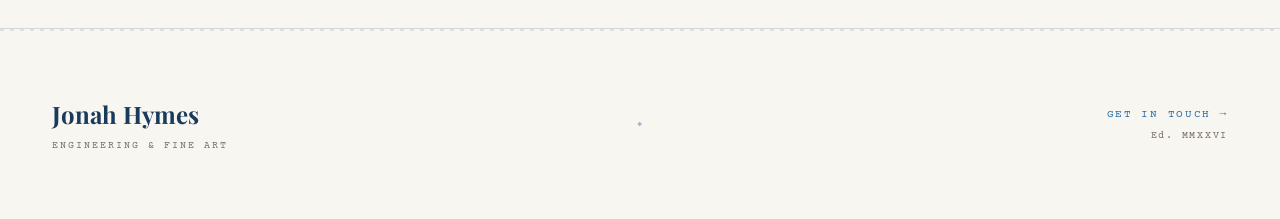
==== commit 5f52bc86: "added things mostly photos" ====
--- a/art/glass.html
+++ b/art/glass.html
@@ -51,7 +51,7 @@
                         <li><a href="../technical/miteout.html"><span class="nav-item__num">03</span>Miteout</a></li>
                         <li><a href="../technical/receipt-printer.html"><span class="nav-item__num">04</span>Receipt Printer</a></li>
                         <li><a href="../technical/dfr.html"><span class="nav-item__num">05</span>DFR</a></li>
-                        <li><a href="../technical/robotics.html"><span class="nav-item__num">06</span>Robotics</a></li>
+                        <li><a href="../technical/robotics.html"><span class="nav-item__num">06</span>DSRT</a></li>
                         <li><a href="../technical/2791.html"><span class="nav-item__num">07</span>2791</a></li>
                     </ul>
                 </div>
@@ -87,110 +87,39 @@
             <div class="page-hero__content">
                 <p class="page-hero__section mono">Art — 01</p>
                 <h1 class="page-hero__title">Glass</h1>
-                <div class="page-hero__meta">
-                    <div class="meta-item">
-                        <span class="meta-item__label">Medium</span>
-                        <span class="meta-item__value">Blown &amp; Kiln Glass</span>
-                    </div>
-                    <div class="meta-item">
-                        <span class="meta-item__label">Status</span>
-                        <span class="meta-item__value">Ongoing</span>
-                    </div>
-                    <div class="meta-item">
-                        <span class="meta-item__label">Years</span>
-                        <span class="meta-item__value">2021 – Present</span>
-                    </div>
-                    <div class="meta-item">
-                        <span class="meta-item__label">Process</span>
-                        <span class="meta-item__value">Hot &amp; Cold Work</span>
-                    </div>
-                </div>
             </div>
         </header>
 
-        <div class="page-body">
+        <!-- ── ART SECTION ─────────────────────────────── -->
+        <div class="art-section">
 
-            <div class="img-placeholder img-placeholder--hero" aria-label="Gallery hero image placeholder">
-                <span class="img-placeholder__icon">[ Image ]</span>
-            </div>
-
-            <div class="page-columns page-columns--art">
-                <aside class="sidebar-details" aria-label="Work details">
-                    <p class="sidebar-details__label">Medium Notes</p>
-                    <div class="detail-row">
-                        <span class="detail-row__key">Category</span>
-                        <span class="detail-row__val">Sculpture</span>
-                    </div>
-                    <div class="detail-row">
-                        <span class="detail-row__key">Techniques</span>
-                        <span class="detail-row__val">—</span>
-                    </div>
-                    <div class="detail-row">
-                        <span class="detail-row__key">Temperature</span>
-                        <span class="detail-row__val">~2100°F</span>
-                    </div>
-                    <div class="detail-row">
-                        <span class="detail-row__key">Studio</span>
-                        <span class="detail-row__val">—</span>
-                    </div>
-                    <div class="detail-row">
-                        <span class="detail-row__key">Duration</span>
-                        <span class="detail-row__val">2021 – Present</span>
-                    </div>
-                </aside>
-
-                <div class="text-block">
-                    <h2>Practice</h2>
-                    <p>
-                        Add an artist statement here. Describe your relationship to glass as a material — what draws you to it, what you're investigating, and how your practice has developed.
-                    </p>
-                    <p>
-                        Describe the techniques you work with: blown glass, kiln casting, cold working, or any hybrid approaches.
-                    </p>
-
-                    <h2 style="margin-top: 2rem;">Work</h2>
-                    <p>
-                        Describe series, individual pieces, or themes that define the work shown in this section.
+            <!-- Sub-project: Stained Glass -->
+            <div class="art-project">
+                <div class="art-project__header">
+                    <h2 class="art-project__title">Stained Glass</h2>
+                    <p class="art-project__desc">
+                        Self-taught stained glass artist working with symbolic representations of nature. Pieces are on consignment with Bowman's Orchards and Pine Bush Nature Preserve — sales contribute directly to nature and agricultural preservation. Has taught introductory stained glass workshops for youth.
                     </p>
                 </div>
-            </div>
 
-            <div class="gallery-grid gallery-grid--tall">
-                <div class="gallery-item">
-                    <div class="img-placeholder" style="aspect-ratio:3/4;">
-                        <span class="img-placeholder__icon">[ Image ]</span>
+                <div class="carousel" data-carousel>
+                    <div class="carousel__track">
+                        <div class="carousel__slide">
+                            <div class="carousel__placeholder">[ Image ]</div>
+                        </div>
+                        <div class="carousel__slide">
+                            <div class="carousel__placeholder">[ Image ]</div>
+                        </div>
+                        <div class="carousel__slide">
+                            <div class="carousel__placeholder">[ Image ]</div>
+                        </div>
                     </div>
-                    <p class="gallery-item__caption">Caption goes here</p>
-                </div>
-                <div class="gallery-item">
-                    <div class="img-placeholder" style="aspect-ratio:3/4;">
-                        <span class="img-placeholder__icon">[ Image ]</span>
+                    <button class="carousel__btn carousel__btn--prev" aria-label="Previous image">&#8249;</button>
+                    <button class="carousel__btn carousel__btn--next" aria-label="Next image">&#8250;</button>
+                    <div class="carousel__footer">
+                        <p class="carousel__caption"></p>
+                        <span class="carousel__counter mono"></span>
                     </div>
-                    <p class="gallery-item__caption">Caption goes here</p>
-                </div>
-                <div class="gallery-item">
-                    <div class="img-placeholder" style="aspect-ratio:3/4;">
-                        <span class="img-placeholder__icon">[ Image ]</span>
-                    </div>
-                    <p class="gallery-item__caption">Caption goes here</p>
-                </div>
-                <div class="gallery-item">
-                    <div class="img-placeholder" style="aspect-ratio:3/4;">
-                        <span class="img-placeholder__icon">[ Image ]</span>
-                    </div>
-                    <p class="gallery-item__caption">Caption goes here</p>
-                </div>
-                <div class="gallery-item">
-                    <div class="img-placeholder" style="aspect-ratio:3/4;">
-                        <span class="img-placeholder__icon">[ Image ]</span>
-                    </div>
-                    <p class="gallery-item__caption">Caption goes here</p>
-                </div>
-                <div class="gallery-item">
-                    <div class="img-placeholder" style="aspect-ratio:3/4;">
-                        <span class="img-placeholder__icon">[ Image ]</span>
-                    </div>
-                    <p class="gallery-item__caption">Caption goes here</p>
                 </div>
             </div>
 
@@ -219,6 +148,17 @@
 
     </div>
 
+    <!-- Lightbox -->
+    <div class="lightbox" id="lightbox" aria-hidden="true" role="dialog" aria-label="Image viewer">
+        <button class="lightbox__close" id="lbClose" aria-label="Close">×</button>
+        <button class="lightbox__btn lightbox__btn--prev" id="lbPrev" aria-label="Previous">&#8249;</button>
+        <div class="lightbox__content">
+            <img class="lightbox__img" id="lbImg" src="" alt="">
+            <p class="lightbox__caption" id="lbCaption"></p>
+        </div>
+        <button class="lightbox__btn lightbox__btn--next" id="lbNext" aria-label="Next">&#8250;</button>
+    </div>
+
     <script src="../js/main.js"></script>
 </body>
 </html>
--- a/css/style.css
+++ b/css/style.css
@@ -776,6 +776,30 @@
     transform: translateX(0);
 }
 
+.proj-card__role {
+    font-family: var(--font-mono);
+    font-size: 0.58rem;
+    letter-spacing: 0.14em;
+    text-transform: uppercase;
+    color: var(--ink-light);
+    margin-top: 3px;
+    transition: color 0.22s;
+}
+
+.proj-card:hover .proj-card__role {
+    color: rgba(255,255,255,0.55);
+}
+
+/* page-hero role subtitle */
+.page-hero__role {
+    font-family: var(--font-mono);
+    font-size: 0.7rem;
+    letter-spacing: 0.18em;
+    text-transform: uppercase;
+    color: var(--blue-mid);
+    margin-bottom: var(--space-md);
+}
+
 /* Hover accent bar on top */
 .proj-card::after {
     content: '';
@@ -1199,6 +1223,263 @@
 }
 
 /* ================================================================
+   ART — SUB-PROJECT LAYOUT
+   ================================================================ */
+
+.art-section {
+    max-width: var(--max-width);
+    margin: 0 auto;
+    padding: var(--space-lg) var(--space-md) var(--space-xl);
+    display: flex;
+    flex-direction: column;
+    gap: var(--space-xl);
+}
+
+.art-project {
+    border-top: 1px solid var(--rule);
+    padding-top: var(--space-lg);
+}
+
+.art-project__header {
+    display: grid;
+    grid-template-columns: 1fr 1fr;
+    gap: var(--space-lg);
+    margin-bottom: var(--space-md);
+    align-items: start;
+}
+
+.art-project__title {
+    font-family: var(--font-serif);
+    font-size: clamp(1.6rem, 3vw, 2.4rem);
+    font-weight: 700;
+    color: var(--blue-deep);
+    letter-spacing: -0.02em;
+    line-height: 1;
+}
+
+.art-project__desc {
+    font-size: 0.95rem;
+    font-weight: 300;
+    color: var(--ink);
+    line-height: 1.85;
+}
+
+/* ================================================================
+   CAROUSEL
+   ================================================================ */
+
+.carousel {
+    position: relative;
+    background: var(--paper-dark);
+    border: 1px solid rgba(26, 58, 92, 0.1);
+    overflow: hidden;
+}
+
+.carousel__track {
+    display: flex;
+    transition: transform 0.45s cubic-bezier(0.76, 0, 0.24, 1);
+    will-change: transform;
+}
+
+.carousel__slide {
+    min-width: 100%;
+    position: relative;
+    cursor: zoom-in;
+}
+
+.carousel__slide img {
+    width: 100%;
+    height: 560px;
+    object-fit: contain;
+    background: var(--paper);
+    display: block;
+}
+
+.carousel__placeholder {
+    width: 100%;
+    height: 560px;
+    display: flex;
+    align-items: center;
+    justify-content: center;
+    font-family: var(--font-mono);
+    font-size: 0.62rem;
+    letter-spacing: 0.2em;
+    text-transform: uppercase;
+    color: var(--ink-light);
+    background-image:
+        linear-gradient(rgba(26, 58, 92, 0.04) 1px, transparent 1px),
+        linear-gradient(90deg, rgba(26, 58, 92, 0.04) 1px, transparent 1px);
+    background-size: 24px 24px;
+}
+
+.carousel__btn {
+    position: absolute;
+    top: 50%;
+    transform: translateY(-50%);
+    background: var(--paper);
+    border: 1px solid var(--rule);
+    color: var(--blue-deep);
+    width: 44px;
+    height: 44px;
+    display: flex;
+    align-items: center;
+    justify-content: center;
+    cursor: pointer;
+    font-size: 1.5rem;
+    line-height: 1;
+    transition: background 0.2s, color 0.2s, border-color 0.2s;
+    z-index: 10;
+    opacity: 0.9;
+}
+
+.carousel__btn:hover {
+    background: var(--blue-deep);
+    color: var(--white);
+    border-color: var(--blue-deep);
+}
+
+.carousel__btn:disabled {
+    opacity: 0.2;
+    cursor: default;
+    pointer-events: none;
+}
+
+.carousel__btn--prev { left: var(--space-sm); }
+.carousel__btn--next { right: var(--space-sm); }
+
+.carousel__footer {
+    display: flex;
+    align-items: center;
+    justify-content: space-between;
+    padding: 9px var(--space-sm);
+    border-top: 1px solid var(--rule);
+    background: var(--paper);
+    gap: var(--space-md);
+}
+
+.carousel__caption {
+    font-family: var(--font-mono);
+    font-size: 0.6rem;
+    letter-spacing: 0.12em;
+    color: var(--ink-light);
+    flex: 1;
+    min-height: 1em;
+}
+
+.carousel__counter {
+    font-family: var(--font-mono);
+    font-size: 0.6rem;
+    letter-spacing: 0.1em;
+    color: var(--blue-mid);
+    flex-shrink: 0;
+}
+
+/* ================================================================
+   LIGHTBOX
+   ================================================================ */
+
+.lightbox {
+    position: fixed;
+    inset: 0;
+    z-index: 900;
+    background: rgba(8, 15, 25, 0.97);
+    display: flex;
+    align-items: center;
+    justify-content: center;
+    opacity: 0;
+    pointer-events: none;
+    transition: opacity 0.3s ease;
+}
+
+.lightbox.is-open {
+    opacity: 1;
+    pointer-events: all;
+}
+
+.lightbox__content {
+    display: flex;
+    flex-direction: column;
+    align-items: center;
+    gap: var(--space-sm);
+    max-width: 92vw;
+    max-height: 92vh;
+}
+
+.lightbox__img {
+    max-width: 90vw;
+    max-height: 82vh;
+    object-fit: contain;
+    display: block;
+}
+
+.lightbox__caption {
+    font-family: var(--font-mono);
+    font-size: 0.6rem;
+    letter-spacing: 0.16em;
+    color: rgba(255, 255, 255, 0.4);
+    text-align: center;
+    text-transform: uppercase;
+    min-height: 1em;
+}
+
+.lightbox__close {
+    position: fixed;
+    top: var(--space-md);
+    right: var(--space-md);
+    background: none;
+    border: 1px solid rgba(255, 255, 255, 0.18);
+    color: rgba(255, 255, 255, 0.65);
+    width: 42px;
+    height: 42px;
+    display: flex;
+    align-items: center;
+    justify-content: center;
+    cursor: pointer;
+    font-size: 1.1rem;
+    transition: background 0.2s, color 0.2s;
+    z-index: 901;
+    font-family: var(--font-mono);
+}
+
+.lightbox__close:hover {
+    background: rgba(255, 255, 255, 0.08);
+    color: var(--white);
+}
+
+.lightbox__btn {
+    position: fixed;
+    top: 50%;
+    transform: translateY(-50%);
+    background: none;
+    border: 1px solid rgba(255, 255, 255, 0.12);
+    color: rgba(255, 255, 255, 0.55);
+    width: 50px;
+    height: 50px;
+    display: flex;
+    align-items: center;
+    justify-content: center;
+    cursor: pointer;
+    font-size: 1.6rem;
+    line-height: 1;
+    transition: background 0.2s, color 0.2s;
+    z-index: 901;
+}
+
+.lightbox__btn:hover {
+    background: rgba(255, 255, 255, 0.08);
+    color: var(--white);
+}
+
+.lightbox__btn:disabled {
+    opacity: 0.15;
+    cursor: default;
+    pointer-events: none;
+}
+
+.lightbox__btn--prev { left: var(--space-md); }
+.lightbox__btn--next { right: var(--space-md); }
+
+/* ================================================================
    RESPONSIVE
    ================================================================ */
 
@@ -1229,6 +1510,14 @@
     :root {
         --space-xl: 4rem;
     }
+
+    .art-project__header { grid-template-columns: 1fr; }
+
+    .carousel__slide img,
+    .carousel__placeholder { height: 320px; }
+
+    .lightbox__btn--prev { left: var(--space-xs); }
+    .lightbox__btn--next { right: var(--space-xs); }
 
     .nav__inner { padding: 0 var(--space-sm); }
     .hero__content { padding-left: var(--space-sm); padding-right: var(--space-sm); }
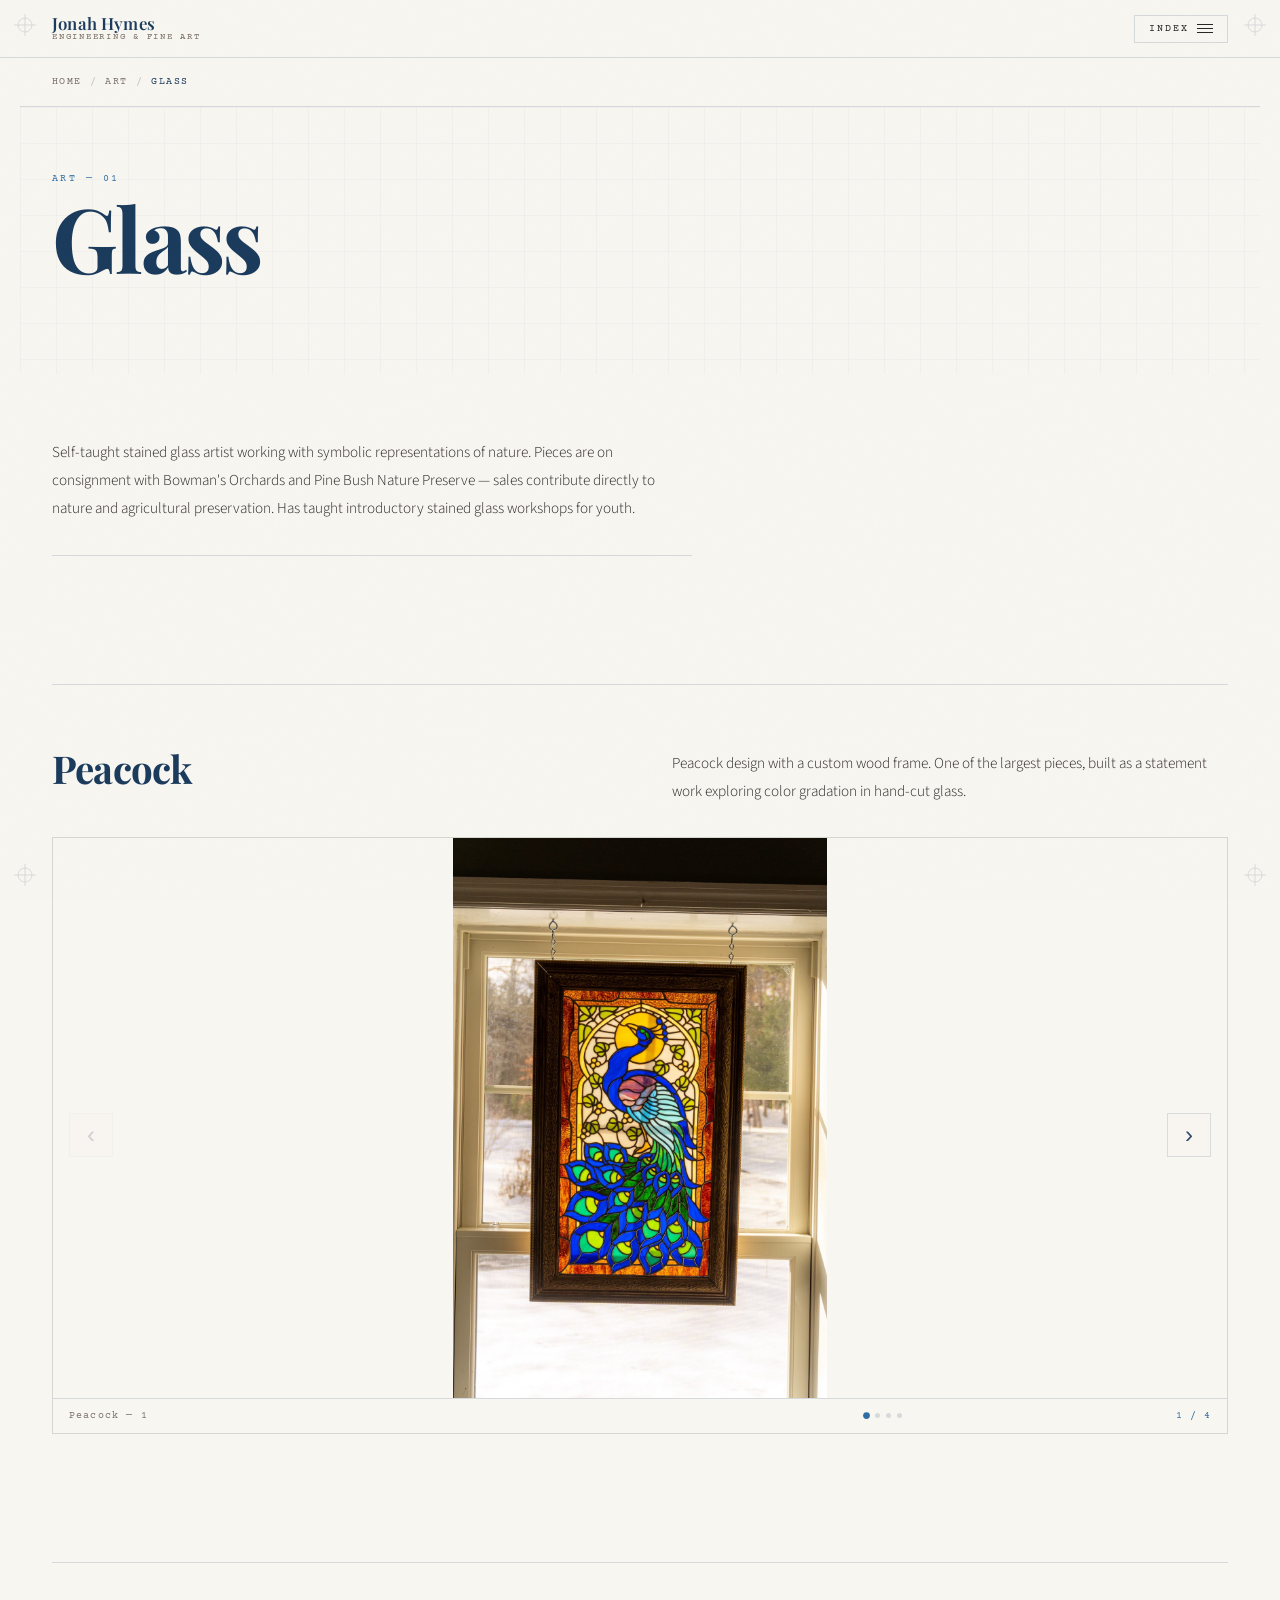
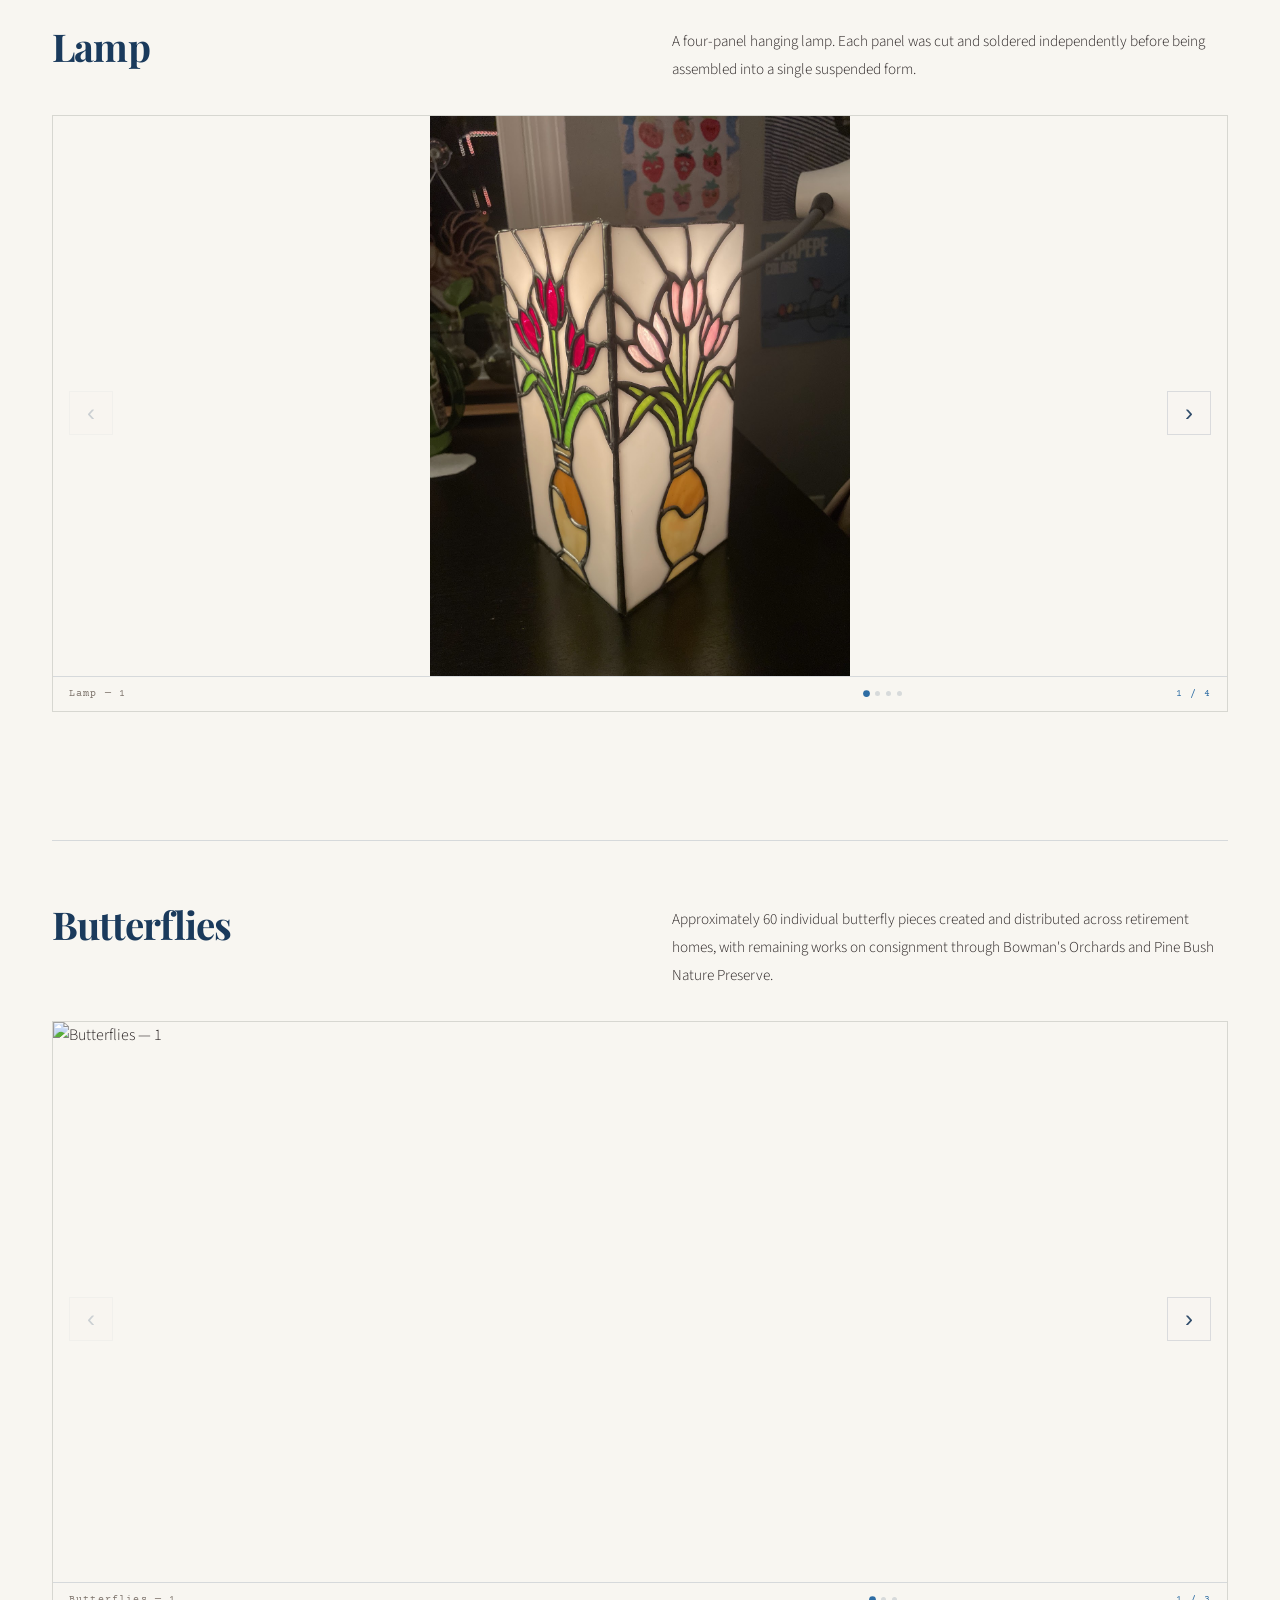
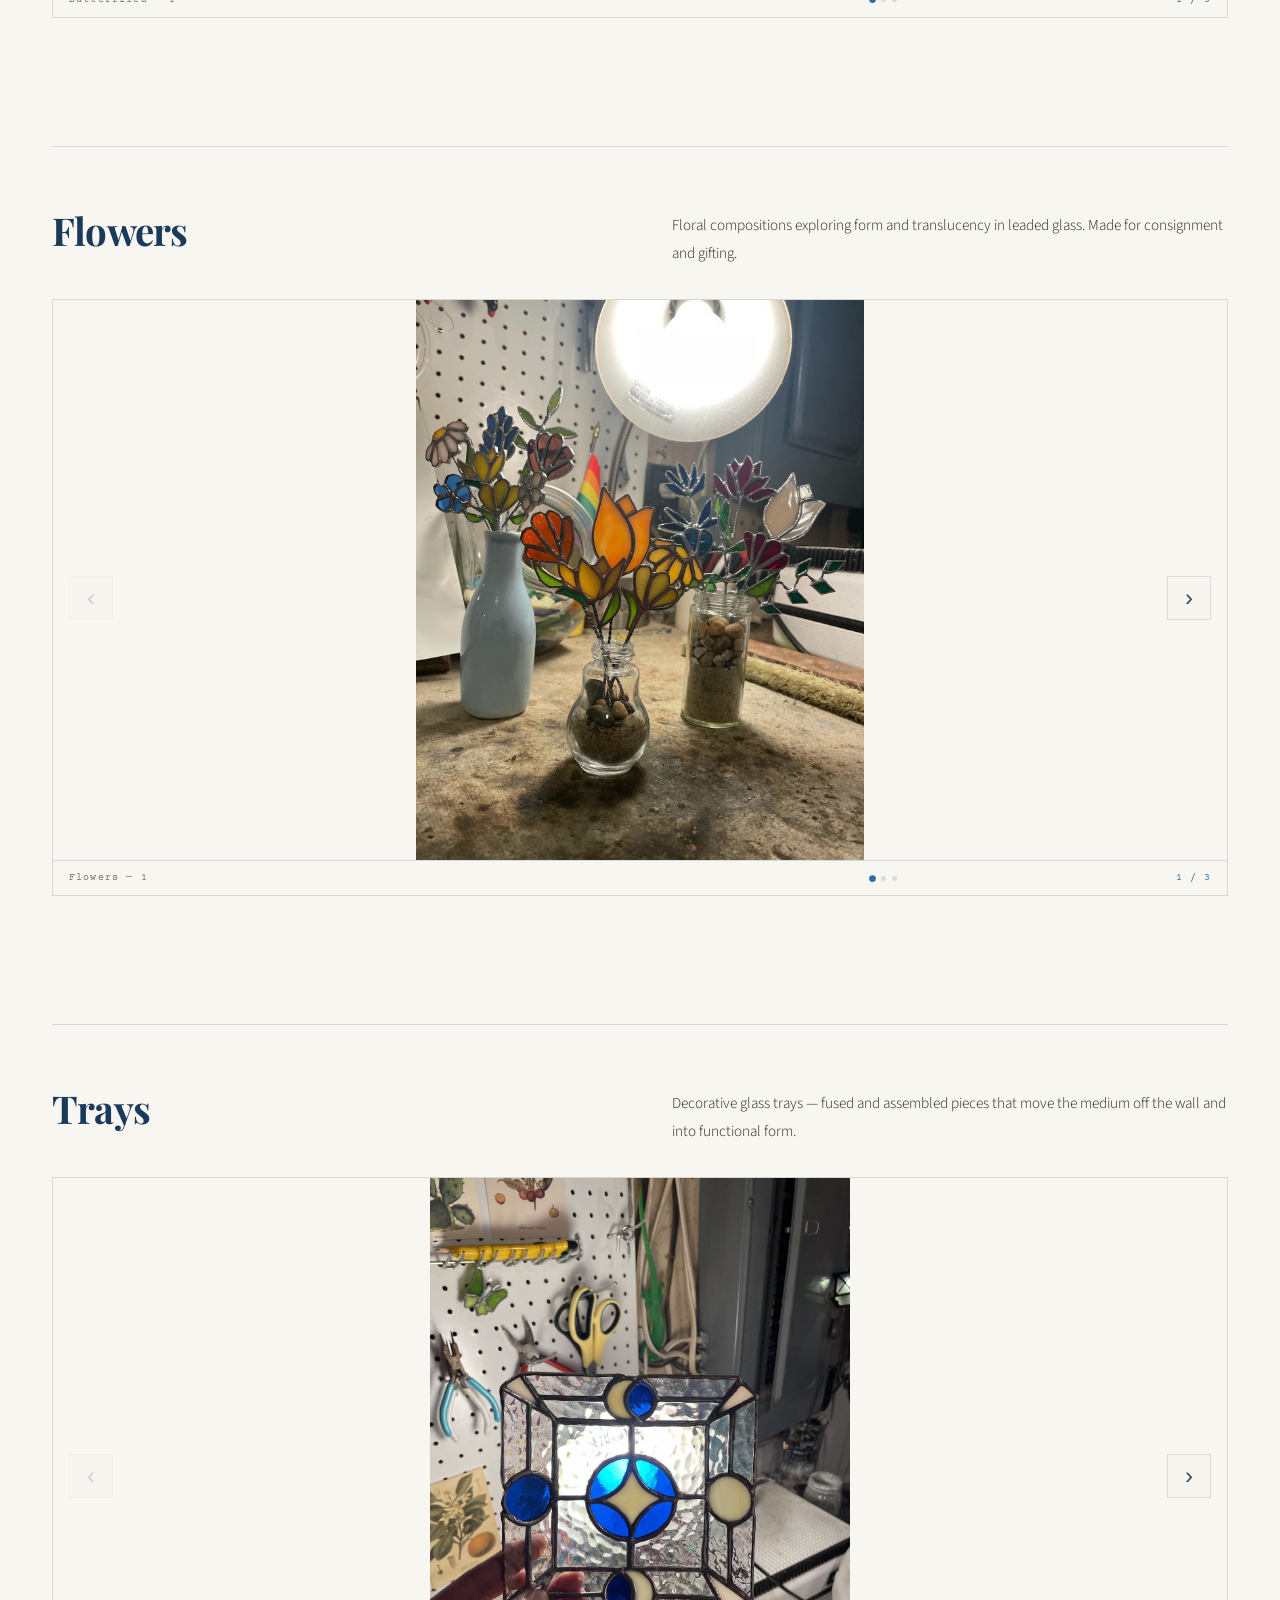
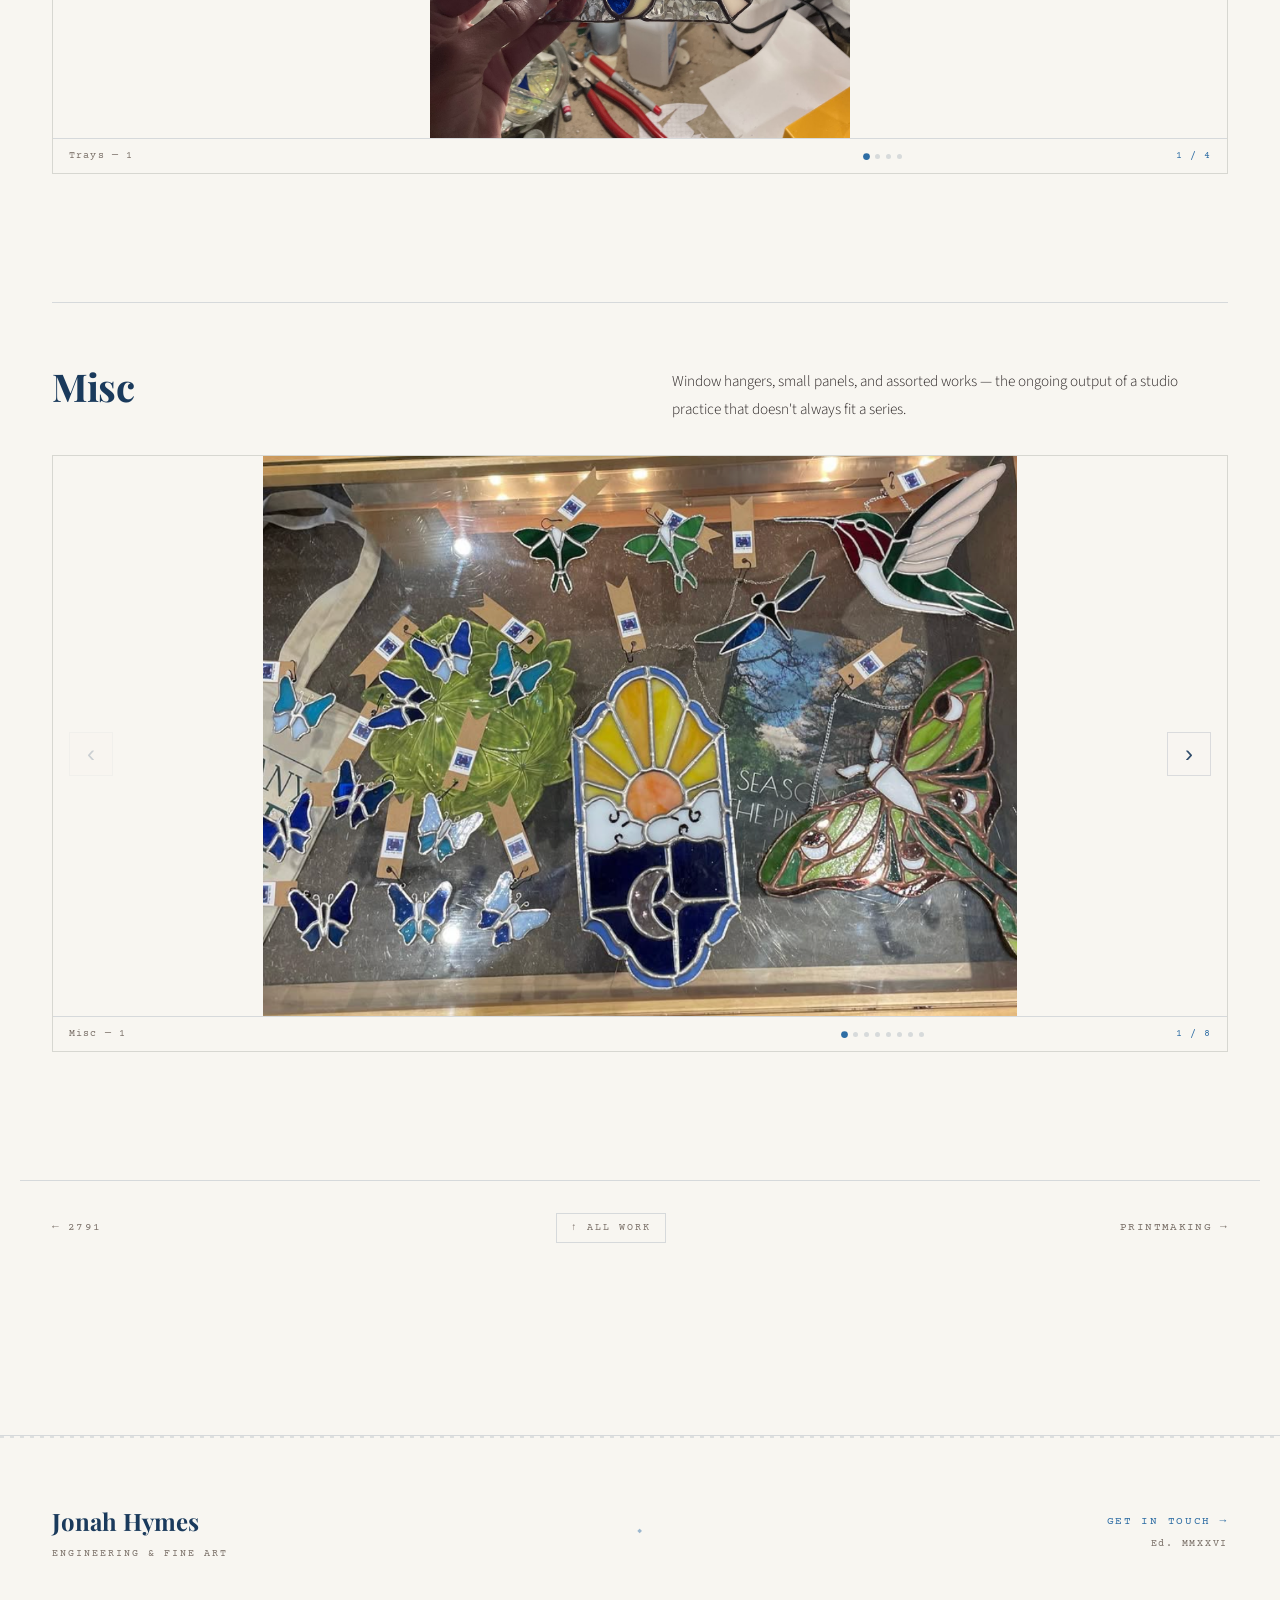
==== commit 9c0e2fc7: "glass" ====
--- a/art/glass.html
+++ b/art/glass.html
@@ -93,31 +93,230 @@
         <!-- ── ART SECTION ─────────────────────────────── -->
         <div class="art-section">
 
-            <!-- Sub-project: Stained Glass -->
-            <div class="art-project">
-                <div class="art-project__header">
-                    <h2 class="art-project__title">Stained Glass</h2>
-                    <p class="art-project__desc">
-                        Self-taught stained glass artist working with symbolic representations of nature. Pieces are on consignment with Bowman's Orchards and Pine Bush Nature Preserve — sales contribute directly to nature and agricultural preservation. Has taught introductory stained glass workshops for youth.
-                    </p>
-                </div>
-
-                <div class="carousel" data-carousel>
-                    <div class="carousel__track">
-                        <div class="carousel__slide">
-                            <div class="carousel__placeholder">[ Image ]</div>
-                        </div>
-                        <div class="carousel__slide">
-                            <div class="carousel__placeholder">[ Image ]</div>
-                        </div>
-                        <div class="carousel__slide">
-                            <div class="carousel__placeholder">[ Image ]</div>
-                        </div>
-                    </div>
-                    <button class="carousel__btn carousel__btn--prev" aria-label="Previous image">&#8249;</button>
-                    <button class="carousel__btn carousel__btn--next" aria-label="Next image">&#8250;</button>
-                    <div class="carousel__footer">
-                        <p class="carousel__caption"></p>
+            <!-- Intro -->
+            <div class="art-intro">
+                <p>Self-taught stained glass artist working with symbolic representations of nature. Pieces are on consignment with Bowman's Orchards and Pine Bush Nature Preserve — sales contribute directly to nature and agricultural preservation. Has taught introductory stained glass workshops for youth.</p>
+            </div>
+
+            <!-- ── Peacock ───────────────────────── -->
+            <div class="art-project">
+                <div class="art-project__header">
+                    <h2 class="art-project__title">Peacock</h2>
+                    <p class="art-project__desc">Peacock design with a custom wood frame. One of the largest pieces, built as a statement work exploring color gradation in hand-cut glass.</p>
+                </div>
+                <div class="carousel" data-carousel>
+                    <div class="carousel__track">
+                        <div class="carousel__slide">
+                            <img src="../images/Stained%20Glass/Peacock/1.png" alt="Peacock — 1">
+                        </div>
+                        <div class="carousel__slide">
+                            <img src="../images/Stained%20Glass/Peacock/2.png" alt="Peacock — 2">
+                        </div>
+                        <div class="carousel__slide">
+                            <img src="../images/Stained%20Glass/Peacock/3.png" alt="Peacock — 3">
+                        </div>
+                        <div class="carousel__slide">
+                            <img src="../images/Stained%20Glass/Peacock/4.png" alt="Peacock — 4">
+                        </div>
+                    </div>
+                    <button class="carousel__btn carousel__btn--prev" aria-label="Previous image">&#8249;</button>
+                    <button class="carousel__btn carousel__btn--next" aria-label="Next image">&#8250;</button>
+                    <div class="carousel__footer">
+                        <p class="carousel__caption"></p>
+                        <div class="carousel__dots" aria-hidden="true">
+                            <span class="carousel__dot"></span>
+                            <span class="carousel__dot"></span>
+                            <span class="carousel__dot"></span>
+                            <span class="carousel__dot"></span>
+                        </div>
+                        <span class="carousel__counter mono"></span>
+                    </div>
+                </div>
+            </div>
+
+            <!-- ── Lamp ─────────────────────────── -->
+            <div class="art-project">
+                <div class="art-project__header">
+                    <h2 class="art-project__title">Lamp</h2>
+                    <p class="art-project__desc">A four-panel hanging lamp. Each panel was cut and soldered independently before being assembled into a single suspended form.</p>
+                </div>
+                <div class="carousel" data-carousel>
+                    <div class="carousel__track">
+                        <div class="carousel__slide">
+                            <img src="../images/Stained%20Glass/Lamp/1.png" alt="Lamp — 1">
+                        </div>
+                        <div class="carousel__slide">
+                            <img src="../images/Stained%20Glass/Lamp/2.png" alt="Lamp — 2">
+                        </div>
+                        <div class="carousel__slide">
+                            <img src="../images/Stained%20Glass/Lamp/3.png" alt="Lamp — 3">
+                        </div>
+                        <div class="carousel__slide">
+                            <img src="../images/Stained%20Glass/Lamp/4.png" alt="Lamp — 4">
+                        </div>
+                    </div>
+                    <button class="carousel__btn carousel__btn--prev" aria-label="Previous image">&#8249;</button>
+                    <button class="carousel__btn carousel__btn--next" aria-label="Next image">&#8250;</button>
+                    <div class="carousel__footer">
+                        <p class="carousel__caption"></p>
+                        <div class="carousel__dots" aria-hidden="true">
+                            <span class="carousel__dot"></span>
+                            <span class="carousel__dot"></span>
+                            <span class="carousel__dot"></span>
+                            <span class="carousel__dot"></span>
+                        </div>
+                        <span class="carousel__counter mono"></span>
+                    </div>
+                </div>
+            </div>
+
+            <!-- ── Butterflies ───────────────────── -->
+            <div class="art-project">
+                <div class="art-project__header">
+                    <h2 class="art-project__title">Butterflies</h2>
+                    <p class="art-project__desc">Approximately 60 individual butterfly pieces created and distributed across retirement homes, with remaining works on consignment through Bowman's Orchards and Pine Bush Nature Preserve.</p>
+                </div>
+                <div class="carousel" data-carousel>
+                    <div class="carousel__track">
+                        <div class="carousel__slide">
+                            <img src="../images/Stained%20Glass/Butterflies/1.png" alt="Butterflies — 1">
+                        </div>
+                        <div class="carousel__slide">
+                            <img src="../images/Stained%20Glass/Butterflies/2.png" alt="Butterflies — 2">
+                        </div>
+                        <div class="carousel__slide">
+                            <img src="../images/Stained%20Glass/Butterflies/3.png" alt="Butterflies — 3">
+                        </div>
+                    </div>
+                    <button class="carousel__btn carousel__btn--prev" aria-label="Previous image">&#8249;</button>
+                    <button class="carousel__btn carousel__btn--next" aria-label="Next image">&#8250;</button>
+                    <div class="carousel__footer">
+                        <p class="carousel__caption"></p>
+                        <div class="carousel__dots" aria-hidden="true">
+                            <span class="carousel__dot"></span>
+                            <span class="carousel__dot"></span>
+                            <span class="carousel__dot"></span>
+                        </div>
+                        <span class="carousel__counter mono"></span>
+                    </div>
+                </div>
+            </div>
+
+            <!-- ── Flowers ───────────────────────── -->
+            <div class="art-project">
+                <div class="art-project__header">
+                    <h2 class="art-project__title">Flowers</h2>
+                    <p class="art-project__desc">Floral compositions exploring form and translucency in leaded glass. Made for consignment and gifting.</p>
+                </div>
+                <div class="carousel" data-carousel>
+                    <div class="carousel__track">
+                        <div class="carousel__slide">
+                            <img src="../images/Stained%20Glass/Flowers/1.png" alt="Flowers — 1">
+                        </div>
+                        <div class="carousel__slide">
+                            <img src="../images/Stained%20Glass/Flowers/2.png" alt="Flowers — 2">
+                        </div>
+                        <div class="carousel__slide">
+                            <img src="../images/Stained%20Glass/Flowers/3.png" alt="Flowers — 3">
+                        </div>
+                    </div>
+                    <button class="carousel__btn carousel__btn--prev" aria-label="Previous image">&#8249;</button>
+                    <button class="carousel__btn carousel__btn--next" aria-label="Next image">&#8250;</button>
+                    <div class="carousel__footer">
+                        <p class="carousel__caption"></p>
+                        <div class="carousel__dots" aria-hidden="true">
+                            <span class="carousel__dot"></span>
+                            <span class="carousel__dot"></span>
+                            <span class="carousel__dot"></span>
+                        </div>
+                        <span class="carousel__counter mono"></span>
+                    </div>
+                </div>
+            </div>
+
+            <!-- ── Trays ─────────────────────────── -->
+            <div class="art-project">
+                <div class="art-project__header">
+                    <h2 class="art-project__title">Trays</h2>
+                    <p class="art-project__desc">Decorative glass trays — fused and assembled pieces that move the medium off the wall and into functional form.</p>
+                </div>
+                <div class="carousel" data-carousel>
+                    <div class="carousel__track">
+                        <div class="carousel__slide">
+                            <img src="../images/Stained%20Glass/Trays/1.png" alt="Trays — 1">
+                        </div>
+                        <div class="carousel__slide">
+                            <img src="../images/Stained%20Glass/Trays/2.png" alt="Trays — 2">
+                        </div>
+                        <div class="carousel__slide">
+                            <img src="../images/Stained%20Glass/Trays/3.png" alt="Trays — 3">
+                        </div>
+                        <div class="carousel__slide">
+                            <img src="../images/Stained%20Glass/Trays/4.png" alt="Trays — 4">
+                        </div>
+                    </div>
+                    <button class="carousel__btn carousel__btn--prev" aria-label="Previous image">&#8249;</button>
+                    <button class="carousel__btn carousel__btn--next" aria-label="Next image">&#8250;</button>
+                    <div class="carousel__footer">
+                        <p class="carousel__caption"></p>
+                        <div class="carousel__dots" aria-hidden="true">
+                            <span class="carousel__dot"></span>
+                            <span class="carousel__dot"></span>
+                            <span class="carousel__dot"></span>
+                            <span class="carousel__dot"></span>
+                        </div>
+                        <span class="carousel__counter mono"></span>
+                    </div>
+                </div>
+            </div>
+
+            <!-- ── Misc ──────────────────────────── -->
+            <div class="art-project">
+                <div class="art-project__header">
+                    <h2 class="art-project__title">Misc</h2>
+                    <p class="art-project__desc">Window hangers, small panels, and assorted works — the ongoing output of a studio practice that doesn't always fit a series.</p>
+                </div>
+                <div class="carousel" data-carousel>
+                    <div class="carousel__track">
+                        <div class="carousel__slide">
+                            <img src="../images/Stained%20Glass/Misc/IMG_0805.png" alt="Misc — 1">
+                        </div>
+                        <div class="carousel__slide">
+                            <img src="../images/Stained%20Glass/Misc/IMG_2329.png" alt="Misc — 2">
+                        </div>
+                        <div class="carousel__slide">
+                            <img src="../images/Stained%20Glass/Misc/IMG_3939.png" alt="Misc — 3">
+                        </div>
+                        <div class="carousel__slide">
+                            <img src="../images/Stained%20Glass/Misc/IMG_3962.png" alt="Misc — 4">
+                        </div>
+                        <div class="carousel__slide">
+                            <img src="../images/Stained%20Glass/Misc/IMG_4626.png" alt="Misc — 5">
+                        </div>
+                        <div class="carousel__slide">
+                            <img src="../images/Stained%20Glass/Misc/IMG_5119.png" alt="Misc — 6">
+                        </div>
+                        <div class="carousel__slide">
+                            <img src="../images/Stained%20Glass/Misc/IMG_9155.png" alt="Misc — 7">
+                        </div>
+                        <div class="carousel__slide">
+                            <img src="../images/Stained%20Glass/Misc/IMG_9622.png" alt="Misc — 8">
+                        </div>
+                    </div>
+                    <button class="carousel__btn carousel__btn--prev" aria-label="Previous image">&#8249;</button>
+                    <button class="carousel__btn carousel__btn--next" aria-label="Next image">&#8250;</button>
+                    <div class="carousel__footer">
+                        <p class="carousel__caption"></p>
+                        <div class="carousel__dots" aria-hidden="true">
+                            <span class="carousel__dot"></span>
+                            <span class="carousel__dot"></span>
+                            <span class="carousel__dot"></span>
+                            <span class="carousel__dot"></span>
+                            <span class="carousel__dot"></span>
+                            <span class="carousel__dot"></span>
+                            <span class="carousel__dot"></span>
+                            <span class="carousel__dot"></span>
+                        </div>
                         <span class="carousel__counter mono"></span>
                     </div>
                 </div>
--- a/css/style.css
+++ b/css/style.css
@@ -1235,6 +1235,16 @@
     gap: var(--space-xl);
 }
 
+.art-intro {
+    max-width: 640px;
+    font-size: 0.95rem;
+    font-weight: 300;
+    color: var(--ink);
+    line-height: 1.85;
+    padding-bottom: var(--space-md);
+    border-bottom: 1px solid var(--rule);
+}
+
 .art-project {
     border-top: 1px solid var(--rule);
     padding-top: var(--space-lg);
@@ -1374,6 +1384,28 @@
     flex-shrink: 0;
 }
 
+.carousel__dots {
+    display: flex;
+    align-items: center;
+    gap: 6px;
+    flex: 1;
+    justify-content: center;
+}
+
+.carousel__dot {
+    width: 5px;
+    height: 5px;
+    border-radius: 50%;
+    background: var(--rule);
+    transition: background 0.25s, transform 0.25s;
+    flex-shrink: 0;
+}
+
+.carousel__dot.is-active {
+    background: var(--blue-mid);
+    transform: scale(1.35);
+}
+
 /* ================================================================
    LIGHTBOX
    ================================================================ */
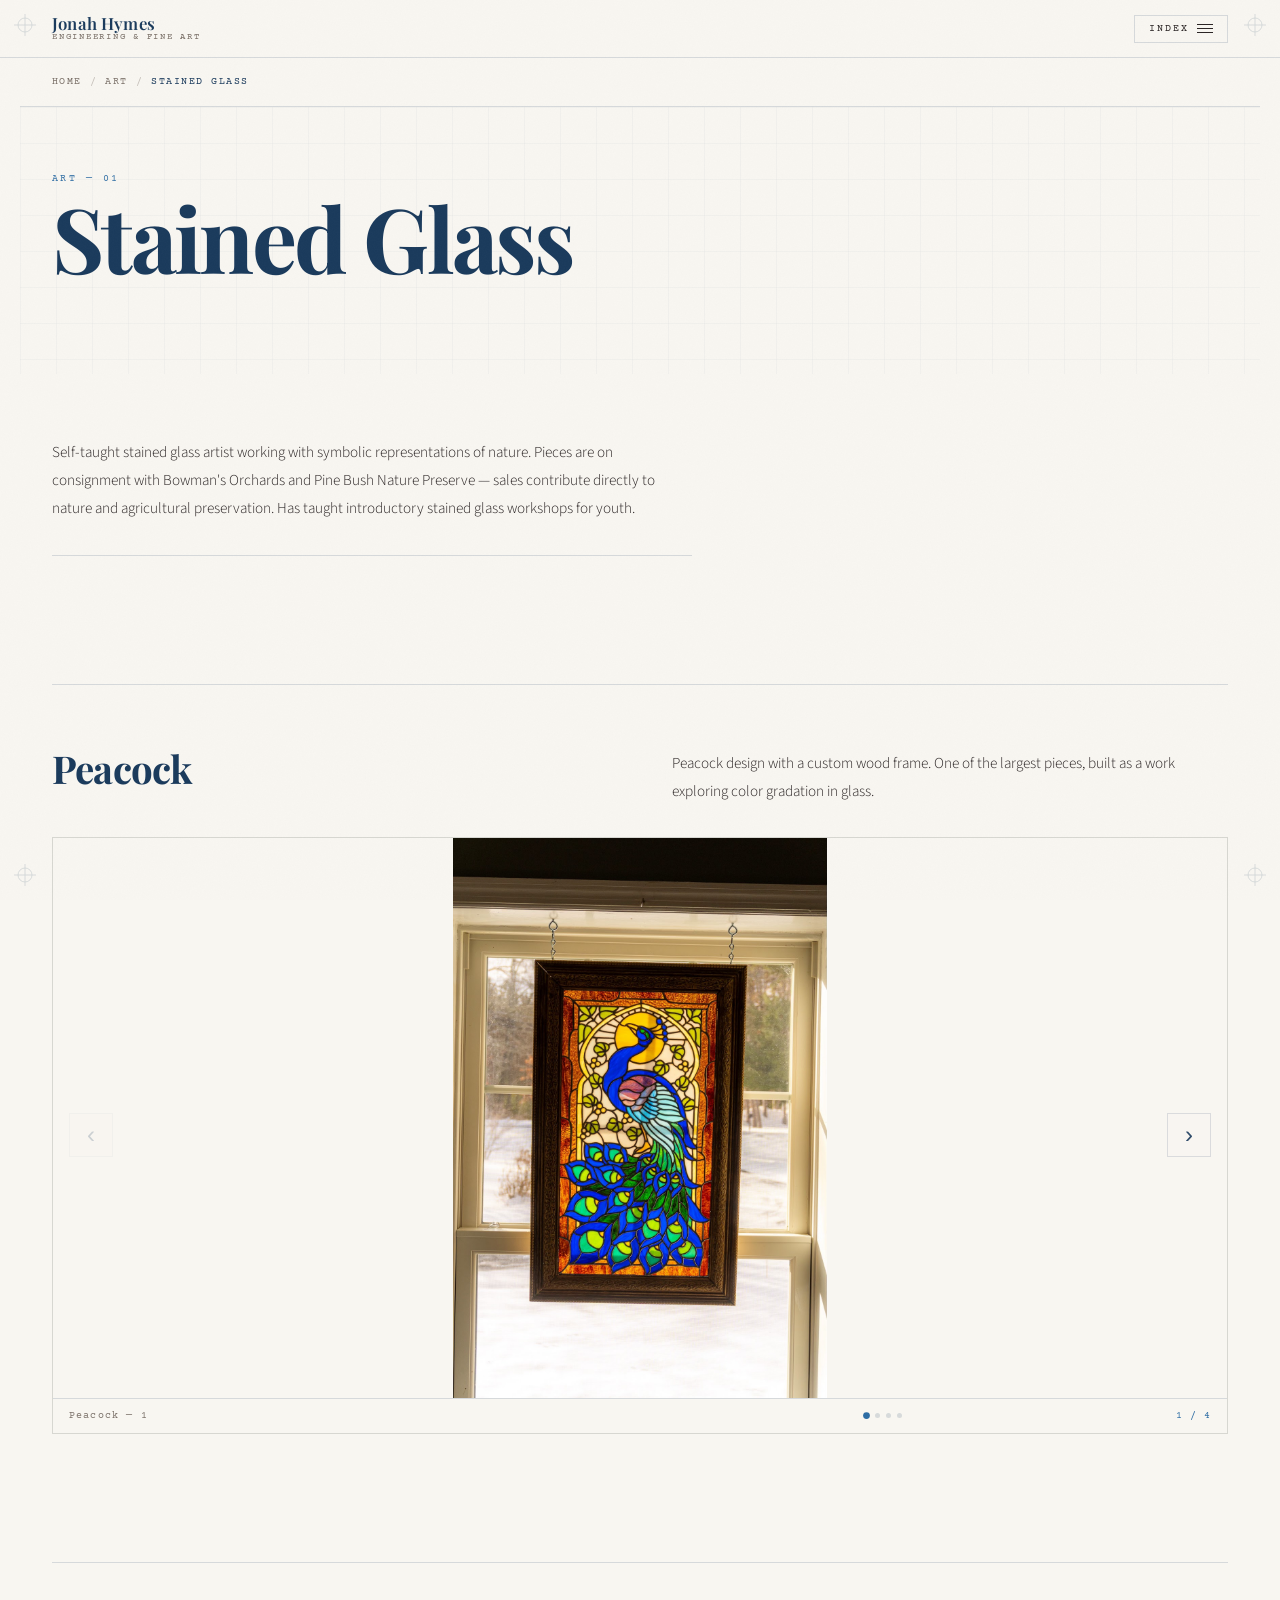
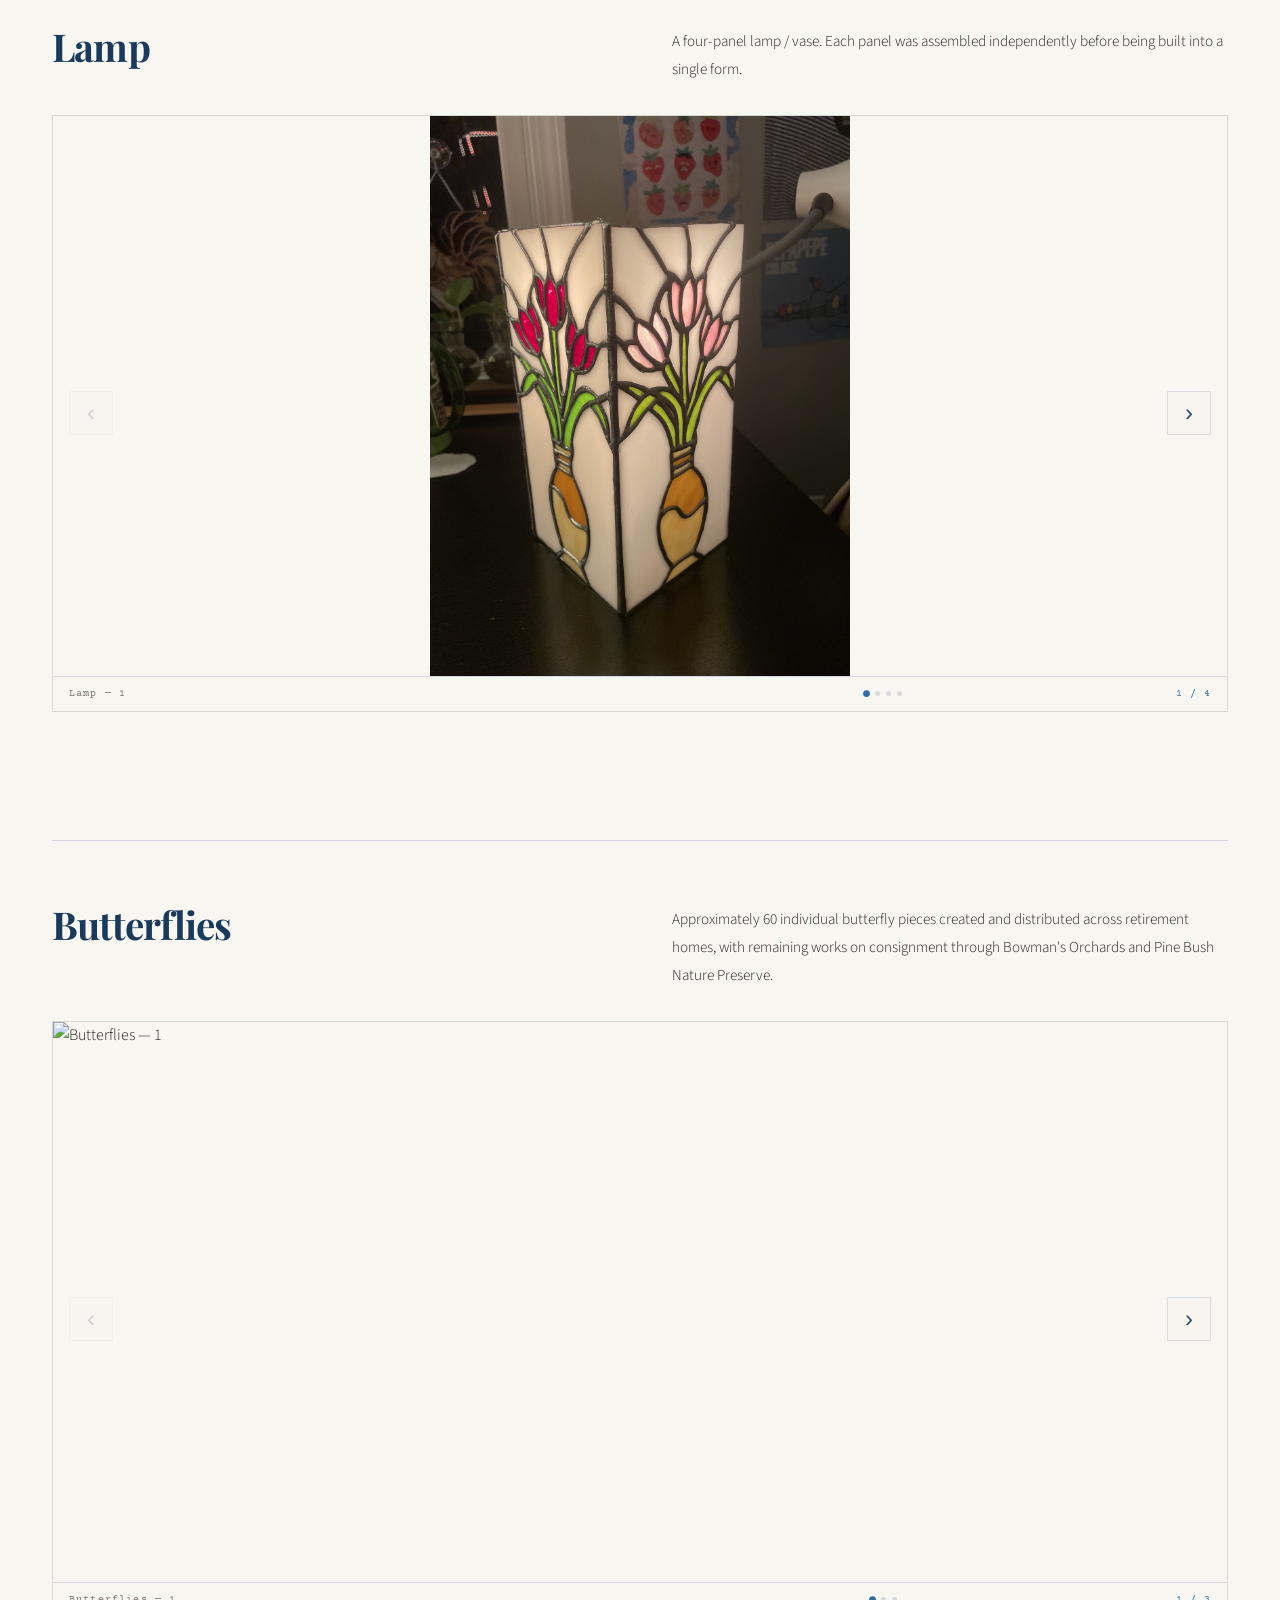
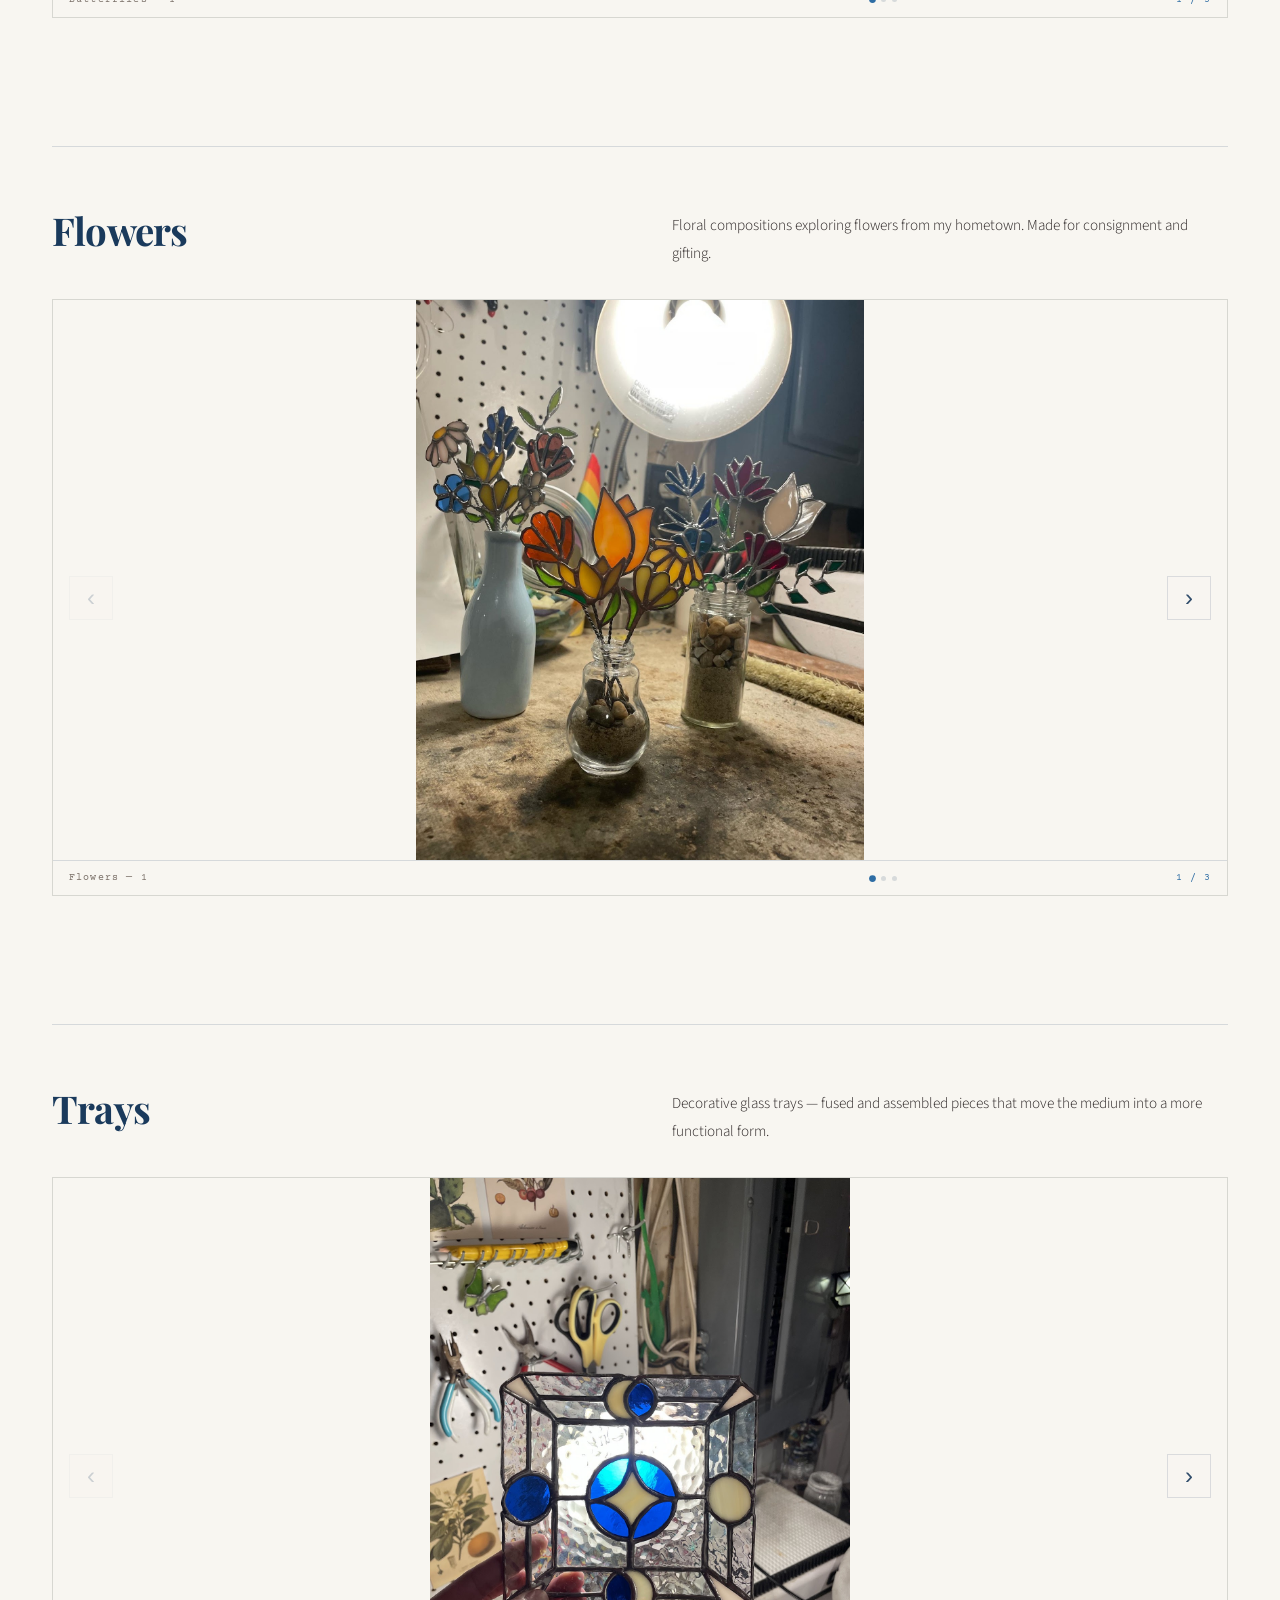
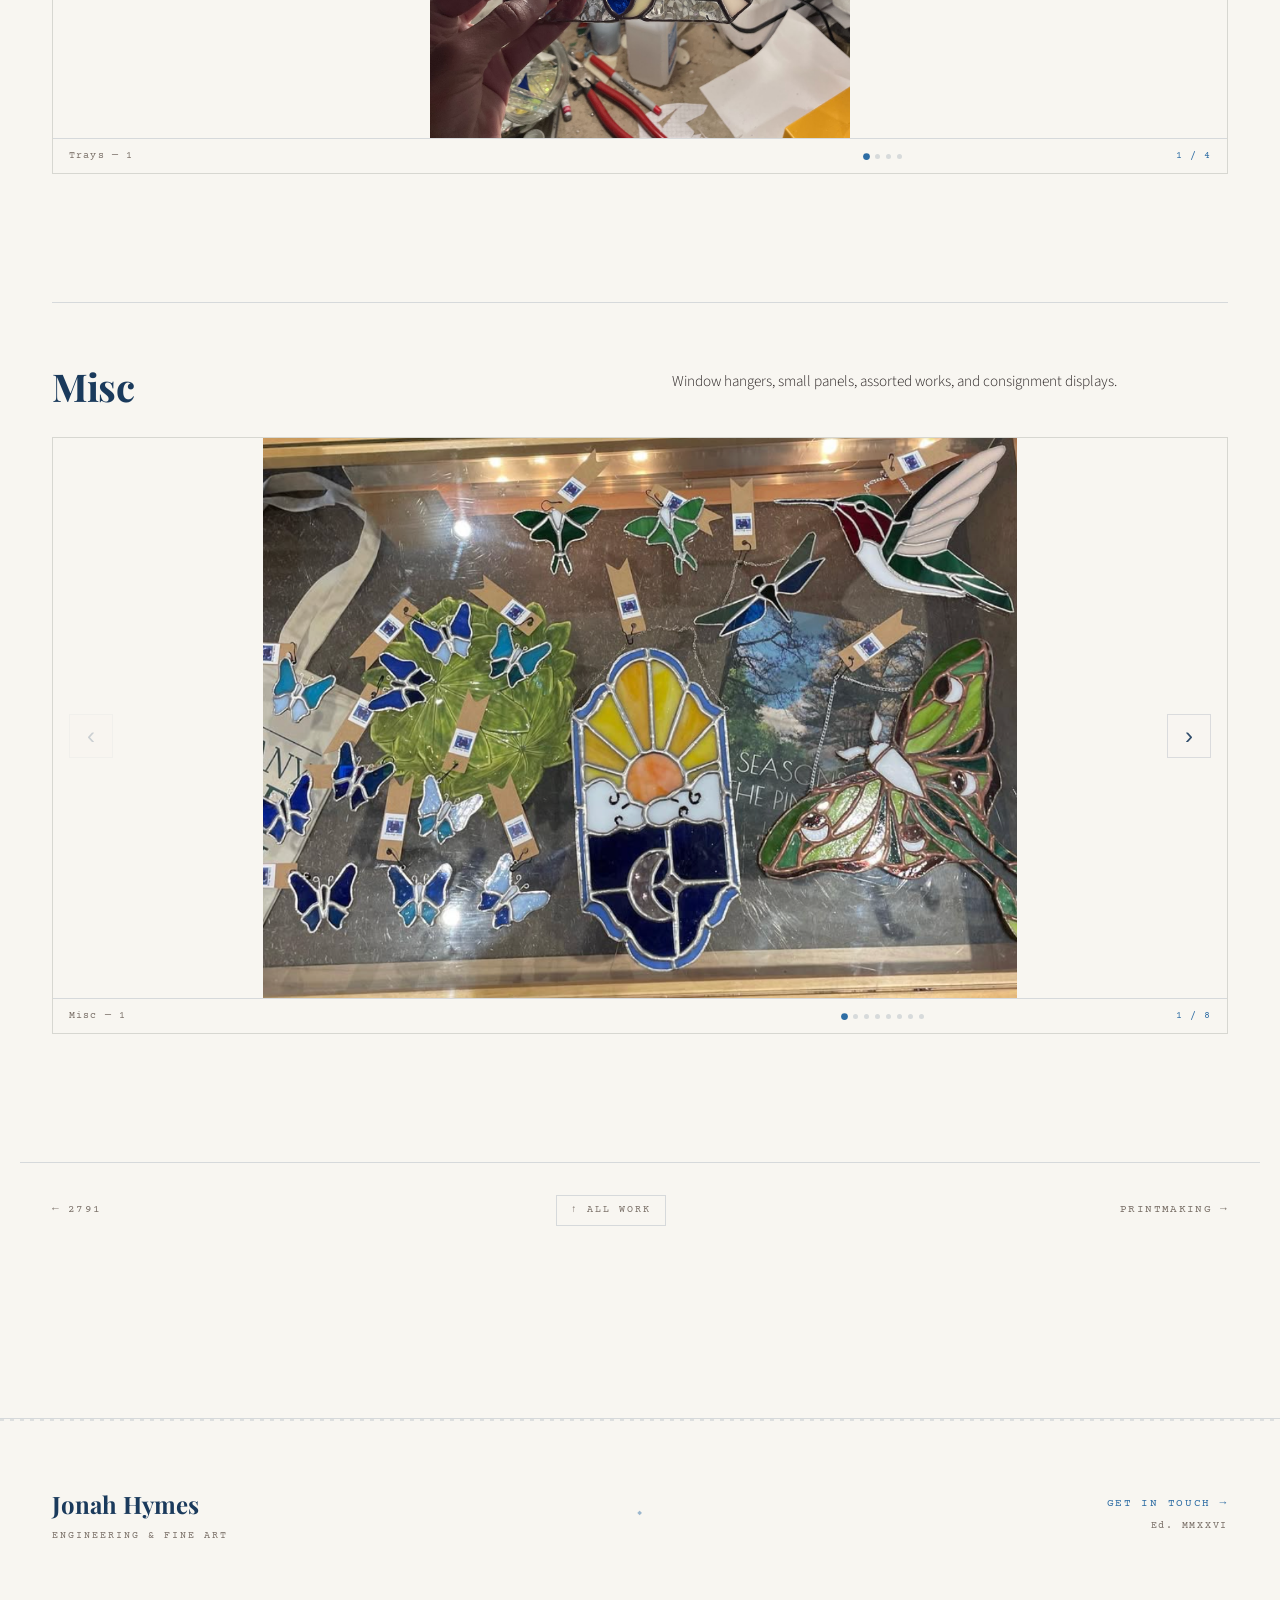
==== commit d6d6e6bb: "photo" ====
--- a/art/glass.html
+++ b/art/glass.html
@@ -4,7 +4,7 @@
     <meta charset="UTF-8">
     <meta name="viewport" content="width=device-width, initial-scale=1.0">
     <meta name="description" content="Glass — Jonah Hymes Art Portfolio">
-    <title>Glass — Jonah Hymes</title>
+    <title>Stained Glass — Jonah Hymes</title>
 
     <link rel="preconnect" href="https://fonts.googleapis.com">
     <link rel="preconnect" href="https://fonts.gstatic.com" crossorigin>
@@ -59,7 +59,7 @@
                 <div>
                     <p class="nav-overlay__section-label">Art</p>
                     <ul class="nav-overlay__list">
-                        <li><a href="../art/glass.html"><span class="nav-item__num">01</span>Glass</a></li>
+                        <li><a href="../art/glass.html"><span class="nav-item__num">01</span>Stained Glass</a></li>
                         <li><a href="../art/printmaking.html"><span class="nav-item__num">02</span>Printmaking</a></li>
                         <li><a href="../art/photo.html"><span class="nav-item__num">03</span>Photo</a></li>
                     </ul>
@@ -79,14 +79,14 @@
             <span class="breadcrumb__sep" aria-hidden="true">/</span>
             <a href="../index.html#work">Art</a>
             <span class="breadcrumb__sep" aria-hidden="true">/</span>
-            <span class="breadcrumb__current">Glass</span>
+            <span class="breadcrumb__current">Stained Glass</span>
         </nav>
 
         <header class="page-hero">
             <div class="page-hero__bg" aria-hidden="true"></div>
             <div class="page-hero__content">
                 <p class="page-hero__section mono">Art — 01</p>
-                <h1 class="page-hero__title">Glass</h1>
+                <h1 class="page-hero__title">Stained Glass</h1>
             </div>
         </header>
 
@@ -102,7 +102,7 @@
             <div class="art-project">
                 <div class="art-project__header">
                     <h2 class="art-project__title">Peacock</h2>
-                    <p class="art-project__desc">Peacock design with a custom wood frame. One of the largest pieces, built as a statement work exploring color gradation in hand-cut glass.</p>
+                    <p class="art-project__desc">Peacock design with a custom wood frame. One of the largest pieces, built as a work exploring color gradation in glass.</p>
                 </div>
                 <div class="carousel" data-carousel>
                     <div class="carousel__track">
@@ -138,7 +138,7 @@
             <div class="art-project">
                 <div class="art-project__header">
                     <h2 class="art-project__title">Lamp</h2>
-                    <p class="art-project__desc">A four-panel hanging lamp. Each panel was cut and soldered independently before being assembled into a single suspended form.</p>
+                    <p class="art-project__desc">A four-panel lamp / vase. Each panel was assembled independently before being built into a single form.</p>
                 </div>
                 <div class="carousel" data-carousel>
                     <div class="carousel__track">
@@ -206,7 +206,7 @@
             <div class="art-project">
                 <div class="art-project__header">
                     <h2 class="art-project__title">Flowers</h2>
-                    <p class="art-project__desc">Floral compositions exploring form and translucency in leaded glass. Made for consignment and gifting.</p>
+                    <p class="art-project__desc">Floral compositions exploring flowers from my hometown. Made for consignment and gifting.</p>
                 </div>
                 <div class="carousel" data-carousel>
                     <div class="carousel__track">
@@ -238,7 +238,7 @@
             <div class="art-project">
                 <div class="art-project__header">
                     <h2 class="art-project__title">Trays</h2>
-                    <p class="art-project__desc">Decorative glass trays — fused and assembled pieces that move the medium off the wall and into functional form.</p>
+                    <p class="art-project__desc">Decorative glass trays — fused and assembled pieces that move the medium into a more functional form.</p>
                 </div>
                 <div class="carousel" data-carousel>
                     <div class="carousel__track">
@@ -274,7 +274,7 @@
             <div class="art-project">
                 <div class="art-project__header">
                     <h2 class="art-project__title">Misc</h2>
-                    <p class="art-project__desc">Window hangers, small panels, and assorted works — the ongoing output of a studio practice that doesn't always fit a series.</p>
+                    <p class="art-project__desc">Window hangers, small panels, assorted works, and consignment displays.</p>
                 </div>
                 <div class="carousel" data-carousel>
                     <div class="carousel__track">
--- a/css/style.css
+++ b/css/style.css
@@ -1407,6 +1407,40 @@
 }
 
 /* ================================================================
+   PHOTO GRID
+   ================================================================ */
+
+.photo-grid {
+    columns: 3;
+    column-gap: var(--space-sm);
+}
+
+.photo-grid__item {
+    break-inside: avoid;
+    margin-bottom: var(--space-sm);
+}
+
+.photo-grid__item img {
+    width: 100%;
+    height: auto;
+    display: block;
+    cursor: zoom-in;
+    transition: opacity 0.2s;
+}
+
+.photo-grid__item img:hover {
+    opacity: 0.88;
+}
+
+@media (max-width: 860px) {
+    .photo-grid { columns: 2; }
+}
+
+@media (max-width: 520px) {
+    .photo-grid { columns: 1; }
+}
+
+/* ================================================================
    LIGHTBOX
    ================================================================ */
 
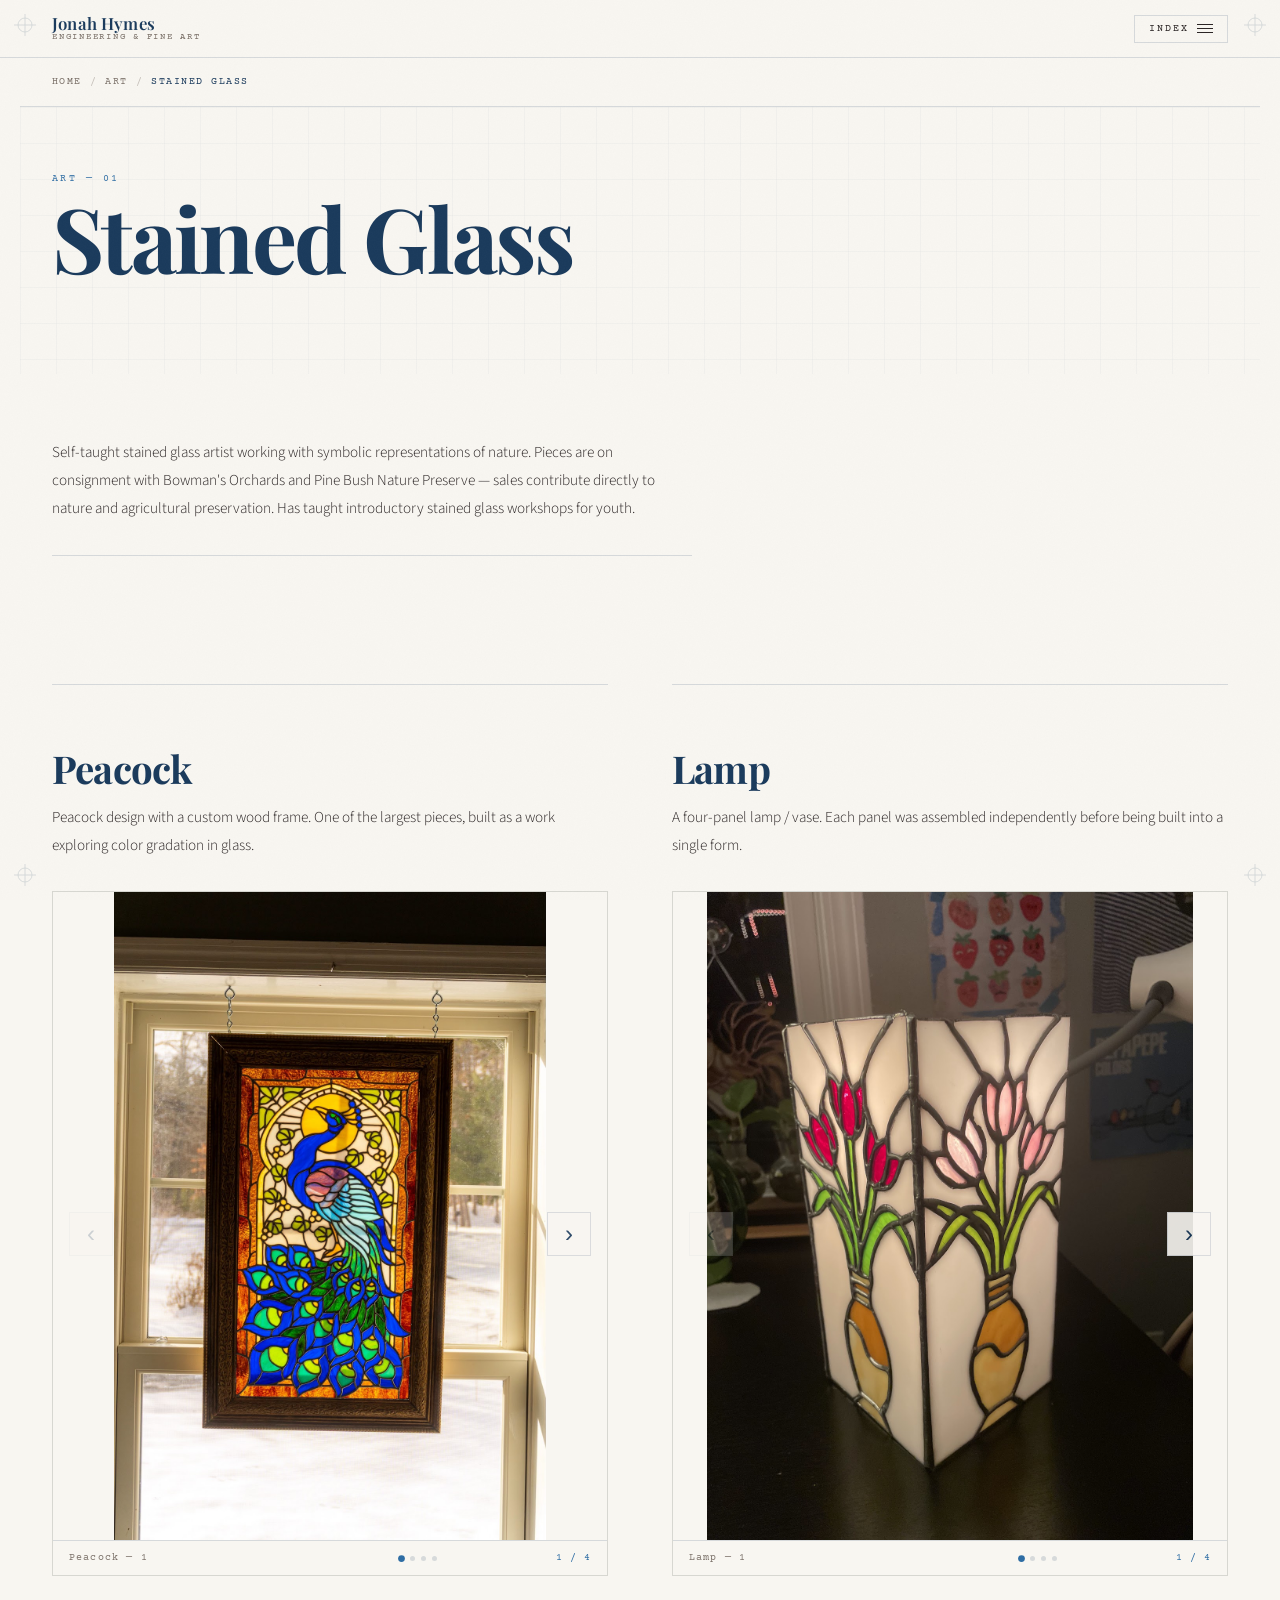
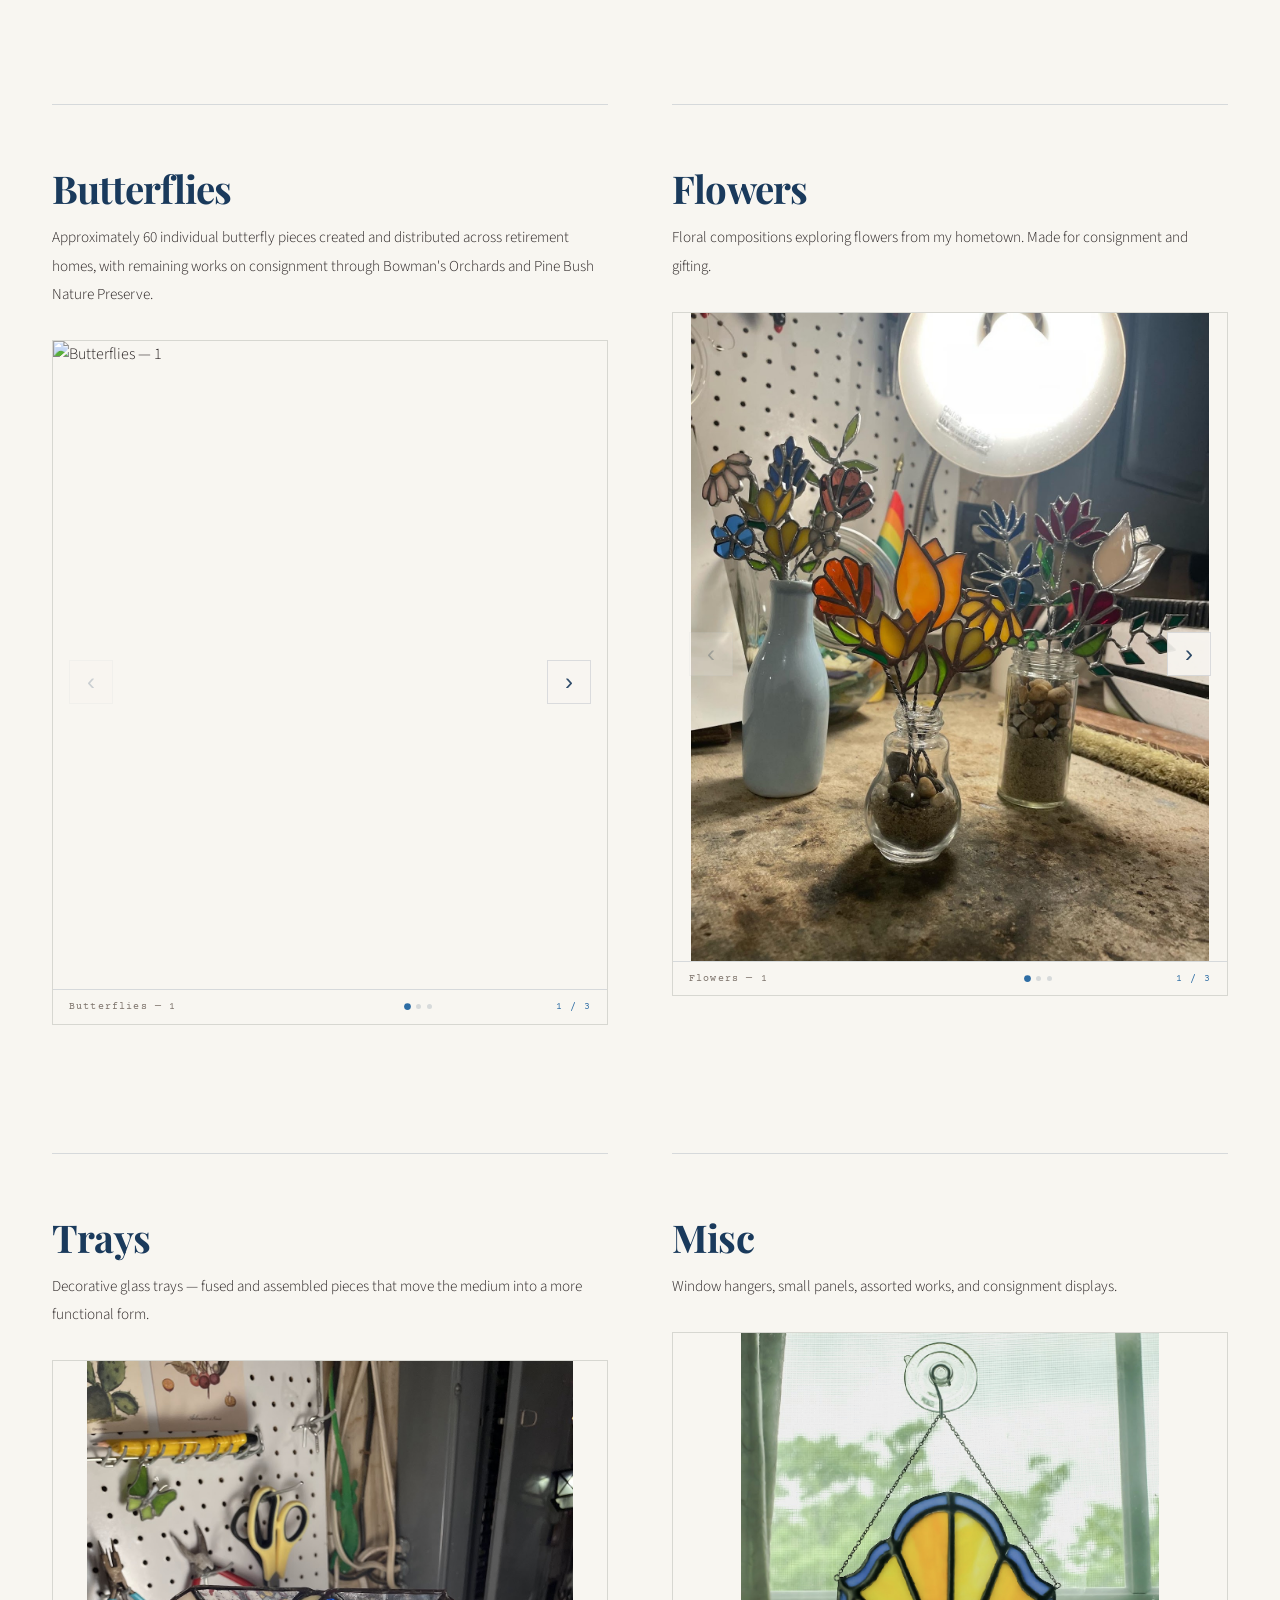
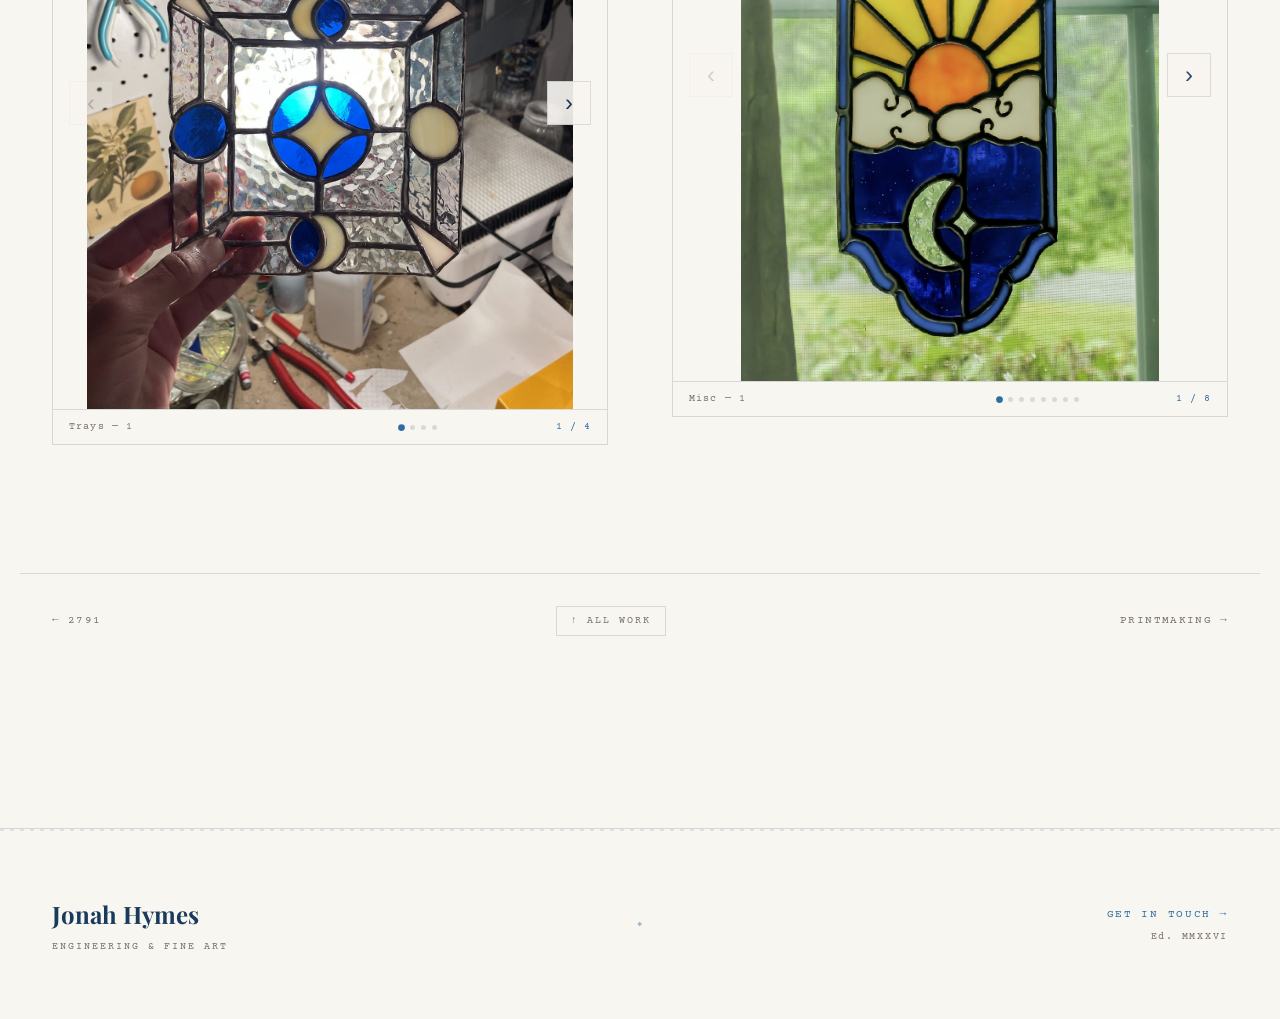
==== commit 6bff2235: "fixes" ====
--- a/art/glass.html
+++ b/art/glass.html
@@ -91,7 +91,7 @@
         </header>
 
         <!-- ── ART SECTION ─────────────────────────────── -->
-        <div class="art-section">
+        <div class="art-section art-section--grid">
 
             <!-- Intro -->
             <div class="art-intro">
@@ -104,7 +104,7 @@
                     <h2 class="art-project__title">Peacock</h2>
                     <p class="art-project__desc">Peacock design with a custom wood frame. One of the largest pieces, built as a work exploring color gradation in glass.</p>
                 </div>
-                <div class="carousel" data-carousel>
+                <div class="carousel carousel--portrait" data-carousel>
                     <div class="carousel__track">
                         <div class="carousel__slide">
                             <img src="../images/Stained%20Glass/Peacock/1.png" alt="Peacock — 1">
@@ -140,7 +140,7 @@
                     <h2 class="art-project__title">Lamp</h2>
                     <p class="art-project__desc">A four-panel lamp / vase. Each panel was assembled independently before being built into a single form.</p>
                 </div>
-                <div class="carousel" data-carousel>
+                <div class="carousel carousel--portrait" data-carousel>
                     <div class="carousel__track">
                         <div class="carousel__slide">
                             <img src="../images/Stained%20Glass/Lamp/1.png" alt="Lamp — 1">
@@ -176,7 +176,7 @@
                     <h2 class="art-project__title">Butterflies</h2>
                     <p class="art-project__desc">Approximately 60 individual butterfly pieces created and distributed across retirement homes, with remaining works on consignment through Bowman's Orchards and Pine Bush Nature Preserve.</p>
                 </div>
-                <div class="carousel" data-carousel>
+                <div class="carousel carousel--portrait" data-carousel>
                     <div class="carousel__track">
                         <div class="carousel__slide">
                             <img src="../images/Stained%20Glass/Butterflies/1.png" alt="Butterflies — 1">
@@ -208,7 +208,7 @@
                     <h2 class="art-project__title">Flowers</h2>
                     <p class="art-project__desc">Floral compositions exploring flowers from my hometown. Made for consignment and gifting.</p>
                 </div>
-                <div class="carousel" data-carousel>
+                <div class="carousel carousel--portrait" data-carousel>
                     <div class="carousel__track">
                         <div class="carousel__slide">
                             <img src="../images/Stained%20Glass/Flowers/1.png" alt="Flowers — 1">
@@ -240,7 +240,7 @@
                     <h2 class="art-project__title">Trays</h2>
                     <p class="art-project__desc">Decorative glass trays — fused and assembled pieces that move the medium into a more functional form.</p>
                 </div>
-                <div class="carousel" data-carousel>
+                <div class="carousel carousel--portrait" data-carousel>
                     <div class="carousel__track">
                         <div class="carousel__slide">
                             <img src="../images/Stained%20Glass/Trays/1.png" alt="Trays — 1">
@@ -276,7 +276,7 @@
                     <h2 class="art-project__title">Misc</h2>
                     <p class="art-project__desc">Window hangers, small panels, assorted works, and consignment displays.</p>
                 </div>
-                <div class="carousel" data-carousel>
+                <div class="carousel carousel--portrait" data-carousel>
                     <div class="carousel__track">
                         <div class="carousel__slide">
                             <img src="../images/Stained%20Glass/Misc/IMG_0805.png" alt="Misc — 1">
--- a/css/style.css
+++ b/css/style.css
@@ -387,7 +387,6 @@
    ================================================================ */
 
 .hero {
-    min-height: 100vh;
     padding-top: var(--nav-height);
     position: relative;
     display: flex;
@@ -427,7 +426,7 @@
     display: flex;
     flex-direction: column;
     justify-content: center;
-    padding: var(--space-xl) var(--space-md) var(--space-lg);
+    padding: var(--space-lg) var(--space-md) var(--space-md);
     max-width: var(--max-width);
     margin: 0 auto;
     width: 100%;
@@ -463,15 +462,13 @@
     line-height: 0.88;
     color: var(--blue-deep);
     letter-spacing: -0.025em;
-    margin-bottom: var(--space-md);
+    margin-bottom: var(--space-sm);
 }
 
 .hero__name-first {
     display: block;
     font-size: clamp(3.5rem, 9vw, 8rem);
-    font-weight: 400;
-    font-style: italic;
-    color: var(--blue-mid);
+    font-weight: 700;
 }
 
 .hero__name-last {
@@ -485,7 +482,7 @@
     align-items: center;
     gap: var(--space-sm);
     max-width: 520px;
-    margin-bottom: var(--space-md);
+    margin-bottom: var(--space-sm);
 }
 
 .hero__rule-line {
@@ -506,7 +503,7 @@
     letter-spacing: 0.28em;
     text-transform: uppercase;
     color: var(--ink-light);
-    margin-bottom: var(--space-lg);
+    margin-bottom: var(--space-sm);
 }
 
 /* Monogram Seal */
@@ -545,20 +542,7 @@
 }
 
 .hero__scroll {
-    position: absolute;
-    bottom: var(--space-md);
-    left: 50%;
-    transform: translateX(-50%);
-    font-family: var(--font-mono);
-    font-size: 0.6rem;
-    letter-spacing: 0.22em;
-    text-transform: uppercase;
-    color: var(--ink-light);
-    display: flex;
-    flex-direction: column;
-    align-items: center;
-    gap: 6px;
-    animation: scrollBob 2.4s ease-in-out infinite;
+    display: none;
 }
 
 .hero__scroll-line {
@@ -579,7 +563,7 @@
 .main {
     max-width: var(--max-width);
     margin: 0 auto;
-    padding: var(--space-xl) var(--space-md);
+    padding: var(--space-md) var(--space-md) var(--space-xl);
 }
 
 /* Chapter label */
@@ -587,7 +571,7 @@
     display: flex;
     align-items: center;
     gap: var(--space-md);
-    margin-bottom: var(--space-xl);
+    margin-bottom: var(--space-md);
 }
 
 .chapter-label__line {
@@ -611,7 +595,7 @@
 .disciplines {
     display: flex;
     flex-direction: column;
-    gap: var(--space-xl);
+    gap: var(--space-md);
 }
 
 /* Perforated divider between sections */
@@ -677,7 +661,7 @@
 
 .discipline__desc {
     margin-left: calc(var(--space-sm) + 2.5rem);
-    margin-bottom: var(--space-lg);
+    margin-bottom: var(--space-sm);
     padding-left: var(--space-sm);
     border-left: 2px solid rgba(26, 58, 92, 0.12);
     max-width: 480px;
@@ -712,7 +696,7 @@
     display: block;
     position: relative;
     transition: background 0.22s ease, color 0.22s ease;
-    min-height: 130px;
+    min-height: 90px;
 }
 
 .proj-card:hover {
@@ -1245,6 +1229,30 @@
     border-bottom: 1px solid var(--rule);
 }
 
+/* 2-column grid layout for art sections with portrait carousels */
+.art-section--grid {
+    display: grid;
+    grid-template-columns: 1fr 1fr;
+    column-gap: var(--space-lg);
+    row-gap: var(--space-xl);
+}
+
+.art-section--grid .art-intro {
+    grid-column: 1 / -1;
+}
+
+/* In a narrow column, stack title above description */
+.art-section--grid .art-project__header {
+    grid-template-columns: 1fr;
+    gap: var(--space-sm);
+}
+
+@media (max-width: 760px) {
+    .art-section--grid {
+        grid-template-columns: 1fr;
+    }
+}
+
 .art-project {
     border-top: 1px solid var(--rule);
     padding-top: var(--space-lg);
@@ -1303,6 +1311,11 @@
     object-fit: contain;
     background: var(--paper);
     display: block;
+}
+
+.carousel--portrait .carousel__slide img,
+.carousel--portrait .carousel__placeholder {
+    height: min(72vh, 760px);
 }
 
 .carousel__placeholder {
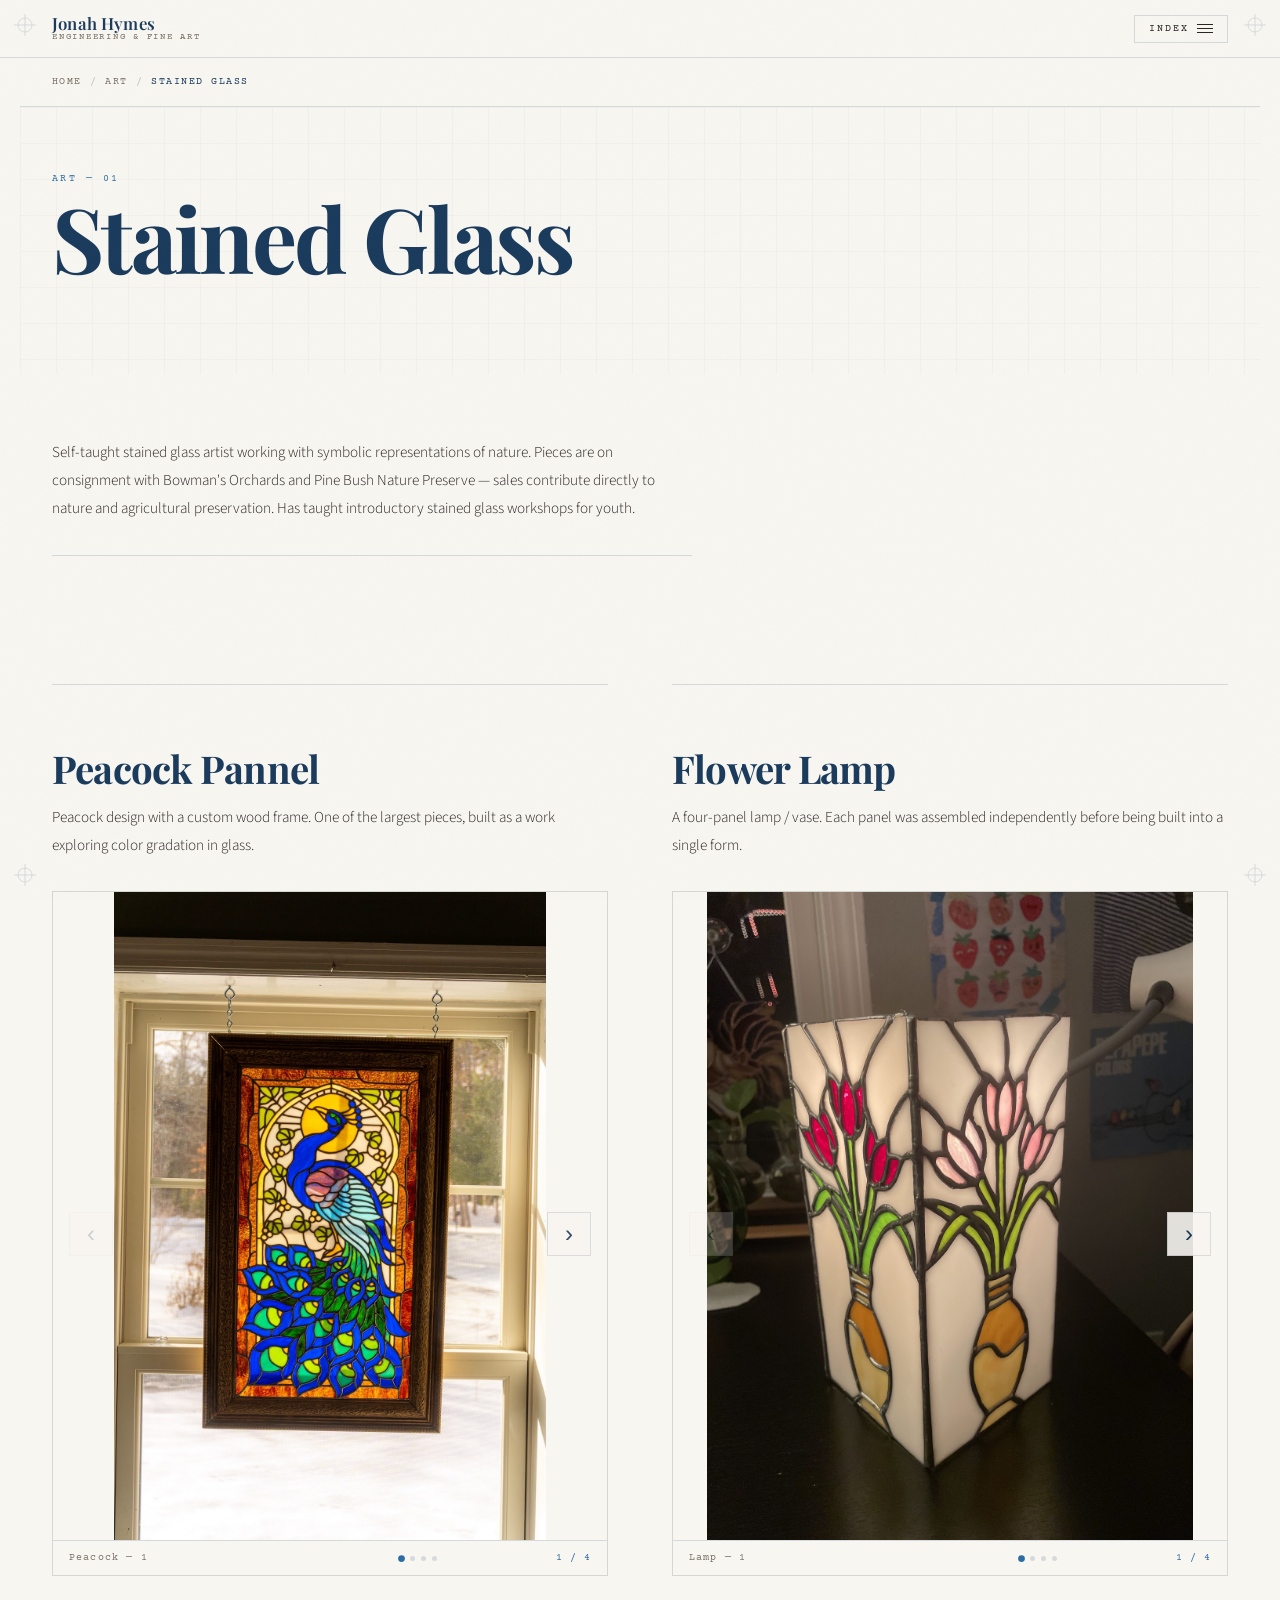
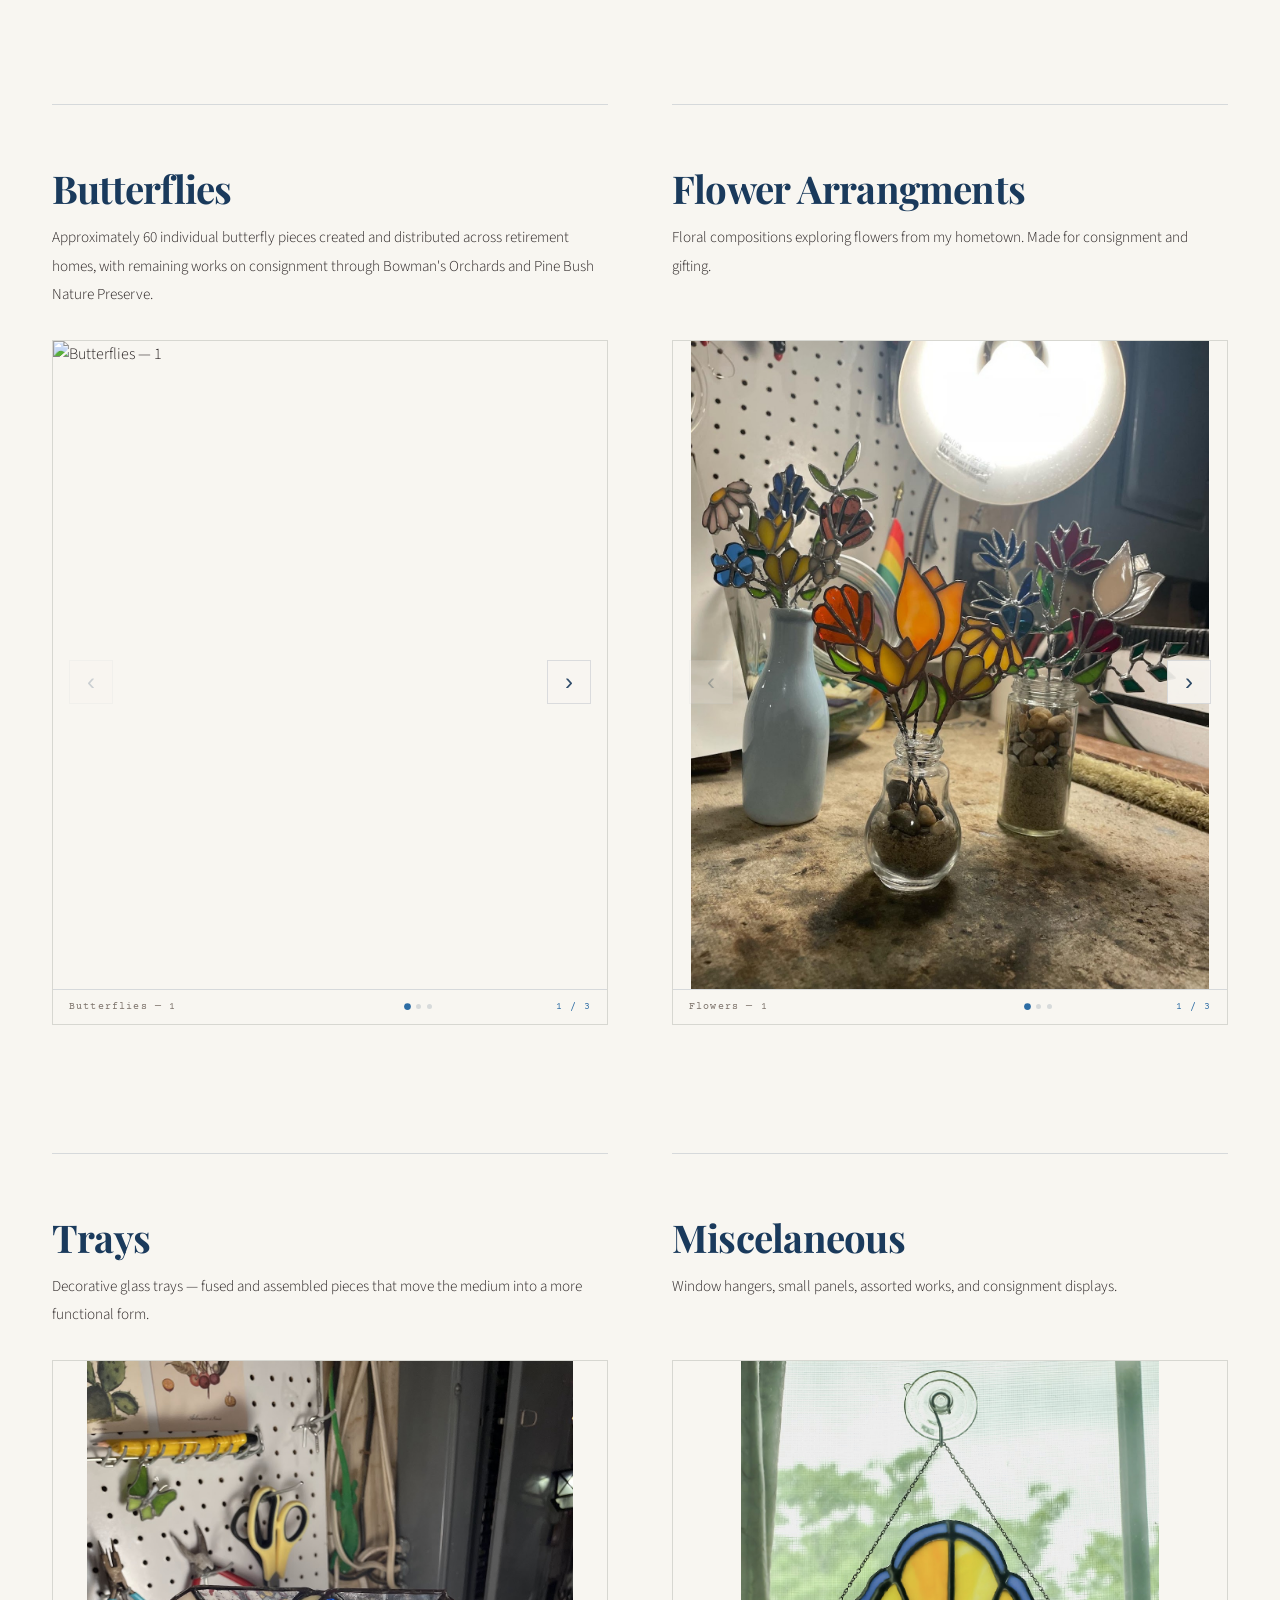
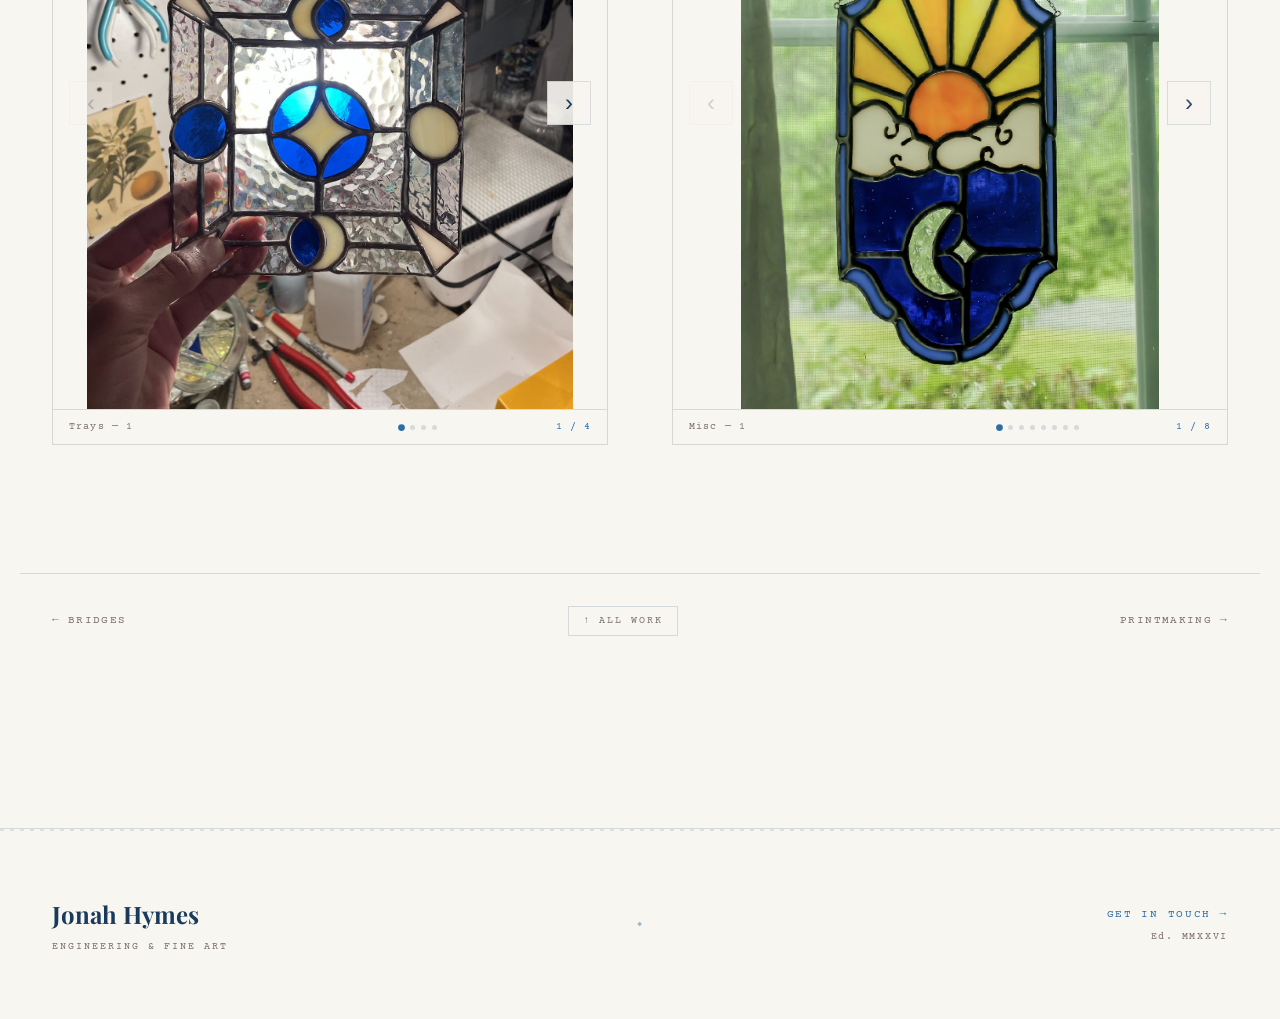
==== commit 2993d32c: "fixes" ====
--- a/art/glass.html
+++ b/art/glass.html
@@ -53,6 +53,7 @@
                         <li><a href="../technical/dfr.html"><span class="nav-item__num">05</span>DFR</a></li>
                         <li><a href="../technical/robotics.html"><span class="nav-item__num">06</span>DSRT</a></li>
                         <li><a href="../technical/2791.html"><span class="nav-item__num">07</span>2791</a></li>
+                        <li><a href="../technical/bridges.html"><span class="nav-item__num">08</span>Bridges</a></li>
                     </ul>
                 </div>
                 <div class="nav-overlay__rule" aria-hidden="true"></div>
@@ -101,7 +102,7 @@
             <!-- ── Peacock ───────────────────────── -->
             <div class="art-project">
                 <div class="art-project__header">
-                    <h2 class="art-project__title">Peacock</h2>
+                    <h2 class="art-project__title">Peacock Pannel</h2>
                     <p class="art-project__desc">Peacock design with a custom wood frame. One of the largest pieces, built as a work exploring color gradation in glass.</p>
                 </div>
                 <div class="carousel carousel--portrait" data-carousel>
@@ -137,7 +138,7 @@
             <!-- ── Lamp ─────────────────────────── -->
             <div class="art-project">
                 <div class="art-project__header">
-                    <h2 class="art-project__title">Lamp</h2>
+                    <h2 class="art-project__title">Flower Lamp</h2>
                     <p class="art-project__desc">A four-panel lamp / vase. Each panel was assembled independently before being built into a single form.</p>
                 </div>
                 <div class="carousel carousel--portrait" data-carousel>
@@ -205,8 +206,8 @@
             <!-- ── Flowers ───────────────────────── -->
             <div class="art-project">
                 <div class="art-project__header">
-                    <h2 class="art-project__title">Flowers</h2>
-                    <p class="art-project__desc">Floral compositions exploring flowers from my hometown. Made for consignment and gifting.</p>
+                    <h2 class="art-project__title">Flower Arrangments</h2>
+                    <p class="art-project__desc">Floral compositions exploring flowers from my hometown. Made for consignment and gifting.<br><br> </p>
                 </div>
                 <div class="carousel carousel--portrait" data-carousel>
                     <div class="carousel__track">
@@ -273,8 +274,8 @@
             <!-- ── Misc ──────────────────────────── -->
             <div class="art-project">
                 <div class="art-project__header">
-                    <h2 class="art-project__title">Misc</h2>
-                    <p class="art-project__desc">Window hangers, small panels, assorted works, and consignment displays.</p>
+                    <h2 class="art-project__title">Miscelaneous</h2>
+                    <p class="art-project__desc">Window hangers, small panels, assorted works, and consignment displays.<br><br> </p>
                 </div>
                 <div class="carousel carousel--portrait" data-carousel>
                     <div class="carousel__track">
@@ -325,7 +326,7 @@
         </div>
 
         <nav class="page-nav" aria-label="Project navigation">
-            <a href="../technical/2791.html" class="page-nav__link page-nav__link--prev">2791</a>
+            <a href="../technical/bridges.html" class="page-nav__link page-nav__link--prev">Bridges</a>
             <a href="../index.html" class="page-nav__home mono">↑ All Work</a>
             <a href="printmaking.html" class="page-nav__link page-nav__link--next">Printmaking</a>
         </nav>
--- a/css/style.css
+++ b/css/style.css
@@ -182,6 +182,22 @@
     letter-spacing: 0.2em;
     color: var(--ink-light);
     text-transform: uppercase;
+}
+
+.nav__about {
+    font-family: var(--font-mono);
+    font-size: 0.62rem;
+    letter-spacing: 0.18em;
+    text-transform: uppercase;
+    color: var(--ink-light);
+    text-decoration: none;
+    transition: color 0.2s;
+    margin-right: auto;
+    padding-left: var(--space-md);
+}
+
+.nav__about:hover {
+    color: var(--blue-deep);
 }
 
 .nav__toggle {
@@ -681,15 +697,15 @@
 
 .project-grid {
     display: grid;
-    grid-template-columns: repeat(auto-fill, minmax(200px, 1fr));
     border: 1px solid rgba(26, 58, 92, 0.12);
     background: rgba(26, 58, 92, 0.08);
     gap: 1px;
 }
 
-.project-grid--art {
-    grid-template-columns: repeat(3, 1fr);
-}
+.project-grid--3   { grid-template-columns: repeat(3, 1fr); }
+.project-grid--4   { grid-template-columns: repeat(4, 1fr); }
+.project-grid--5   { grid-template-columns: repeat(5, 1fr); }
+.project-grid--art { grid-template-columns: repeat(3, 1fr); }
 
 .proj-card {
     background: var(--paper);
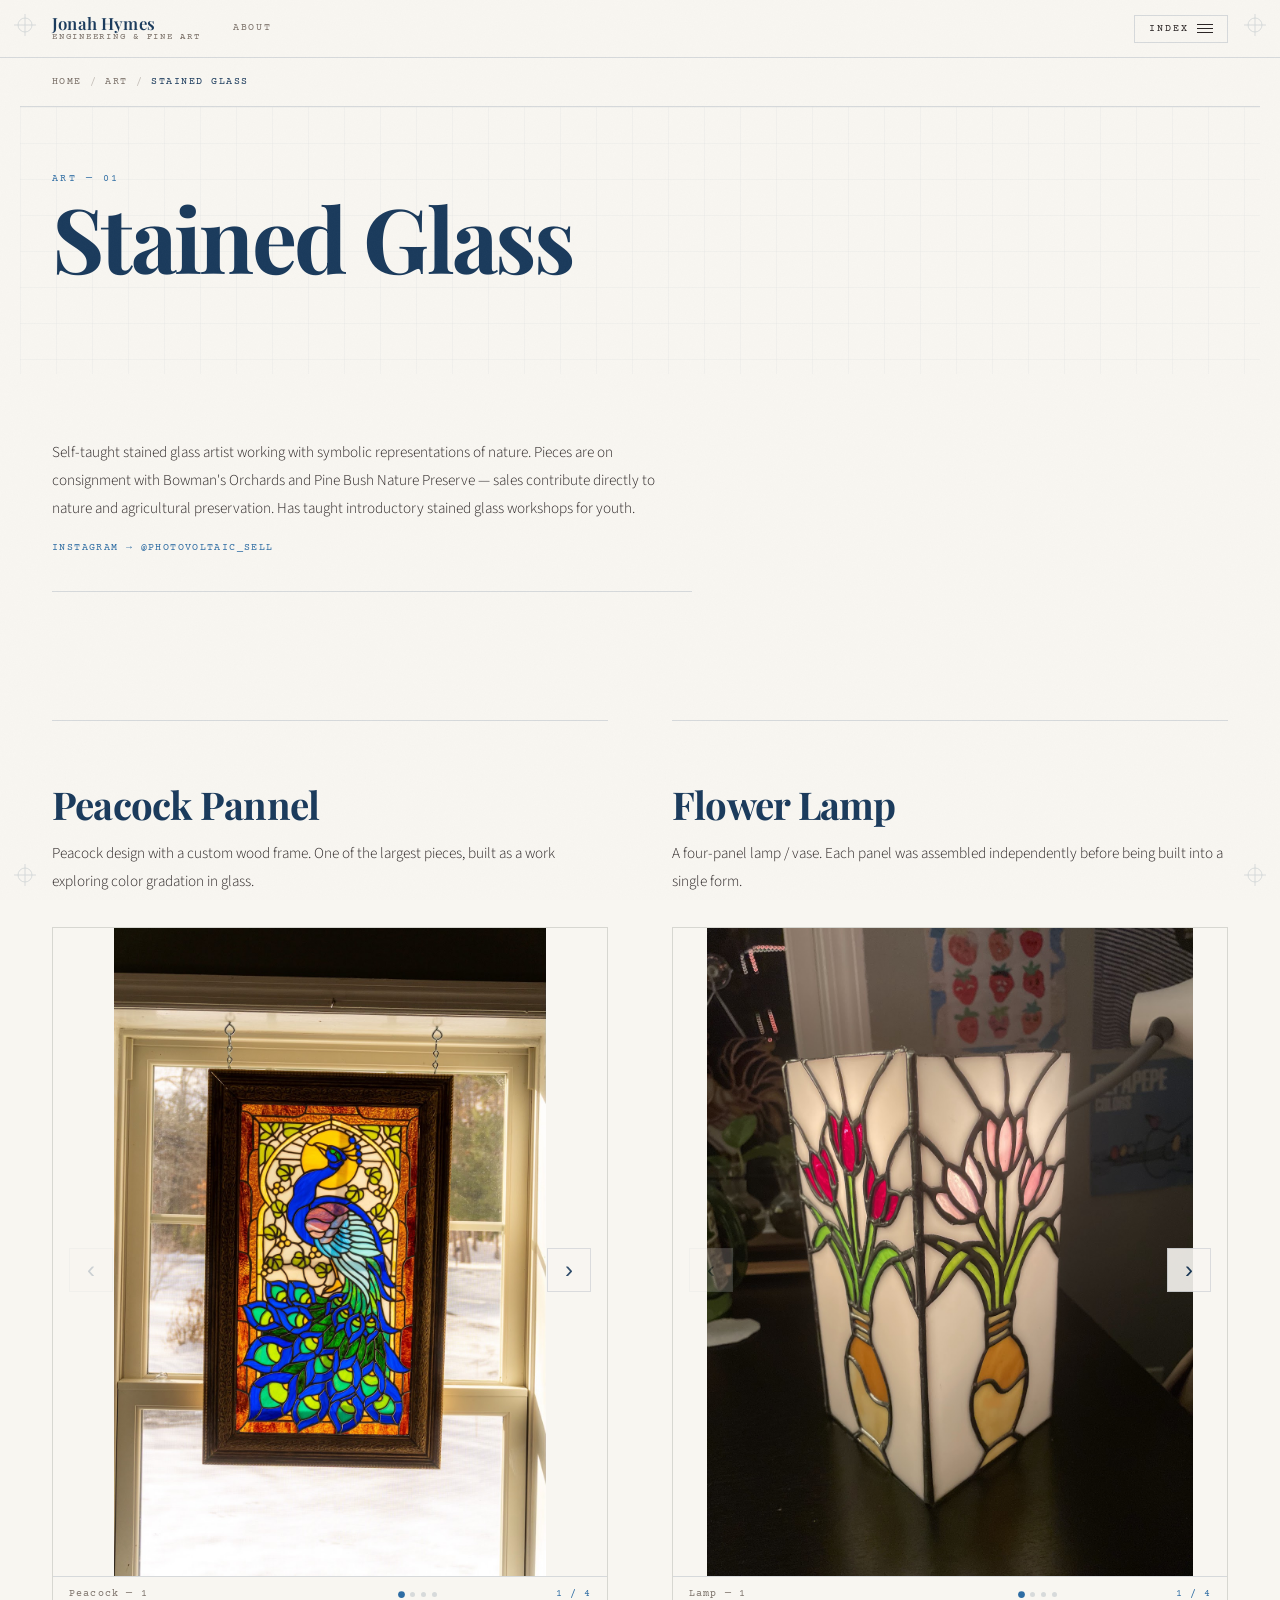
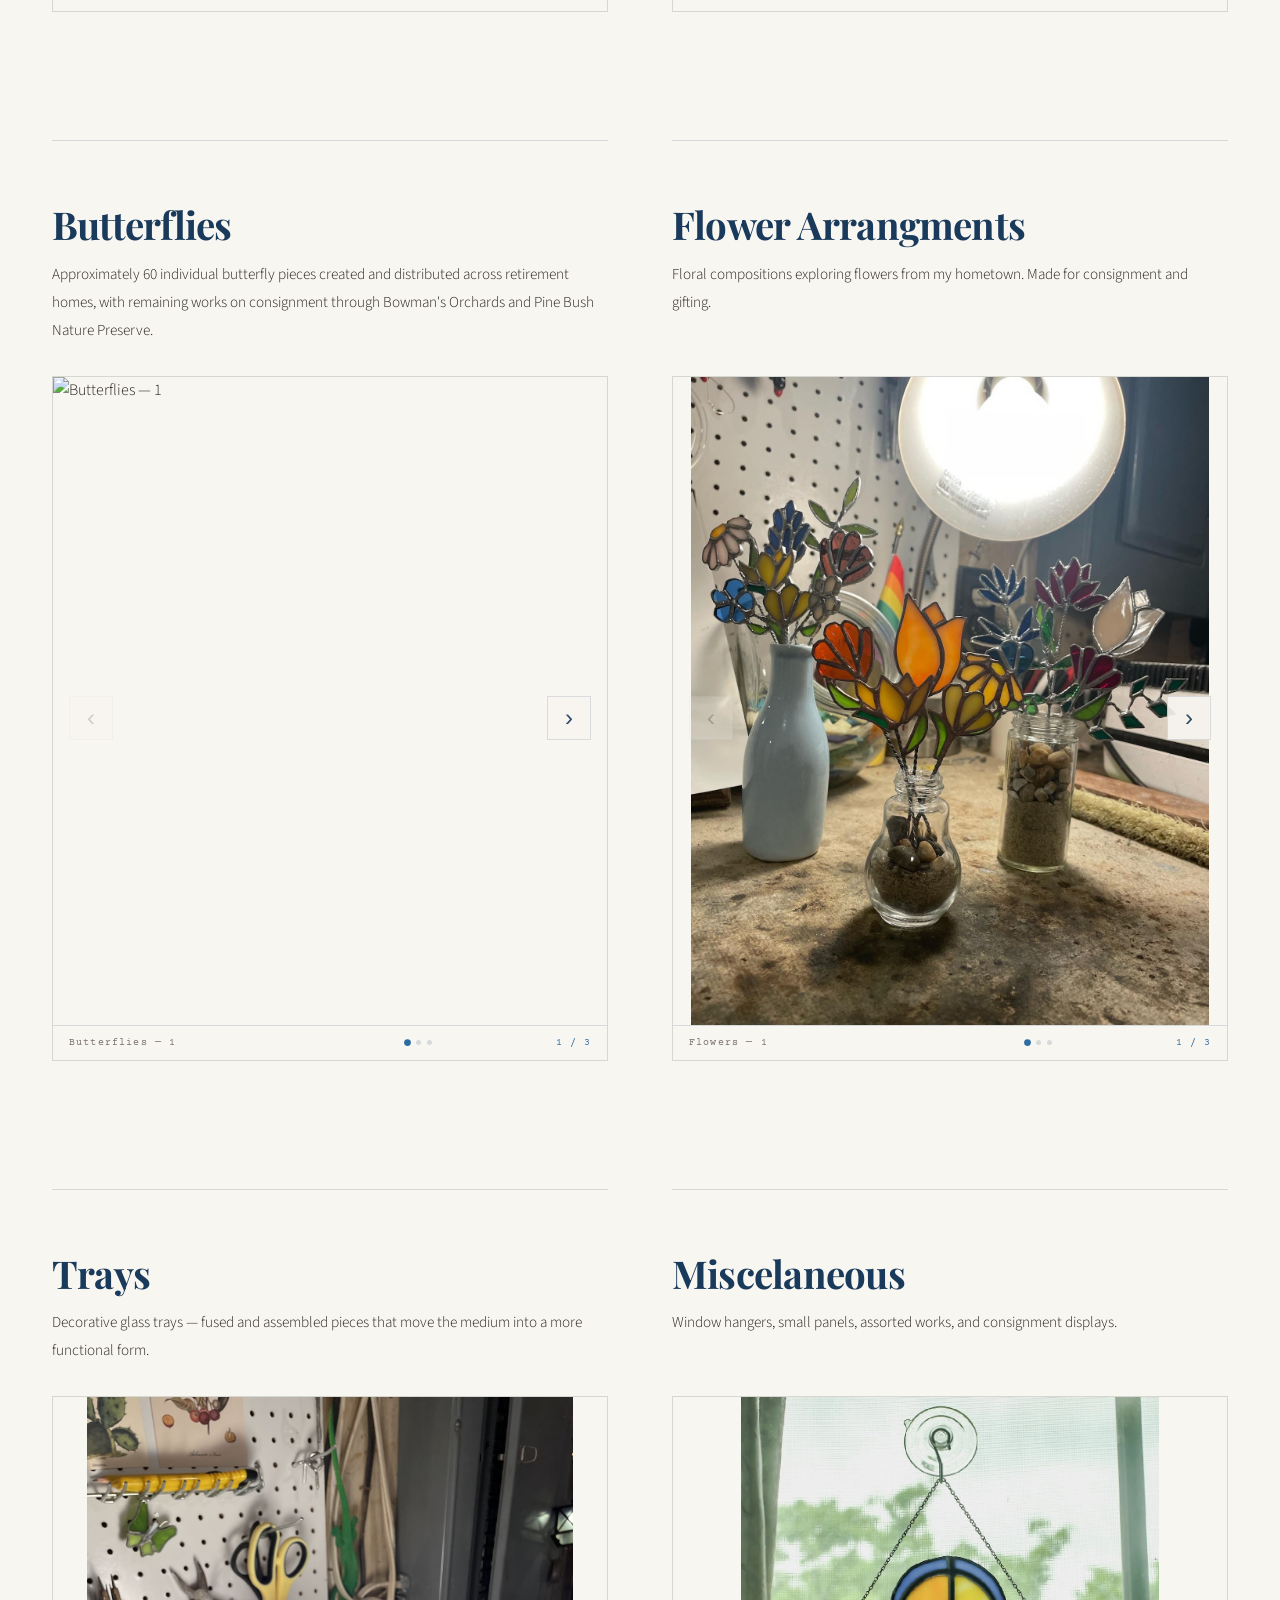
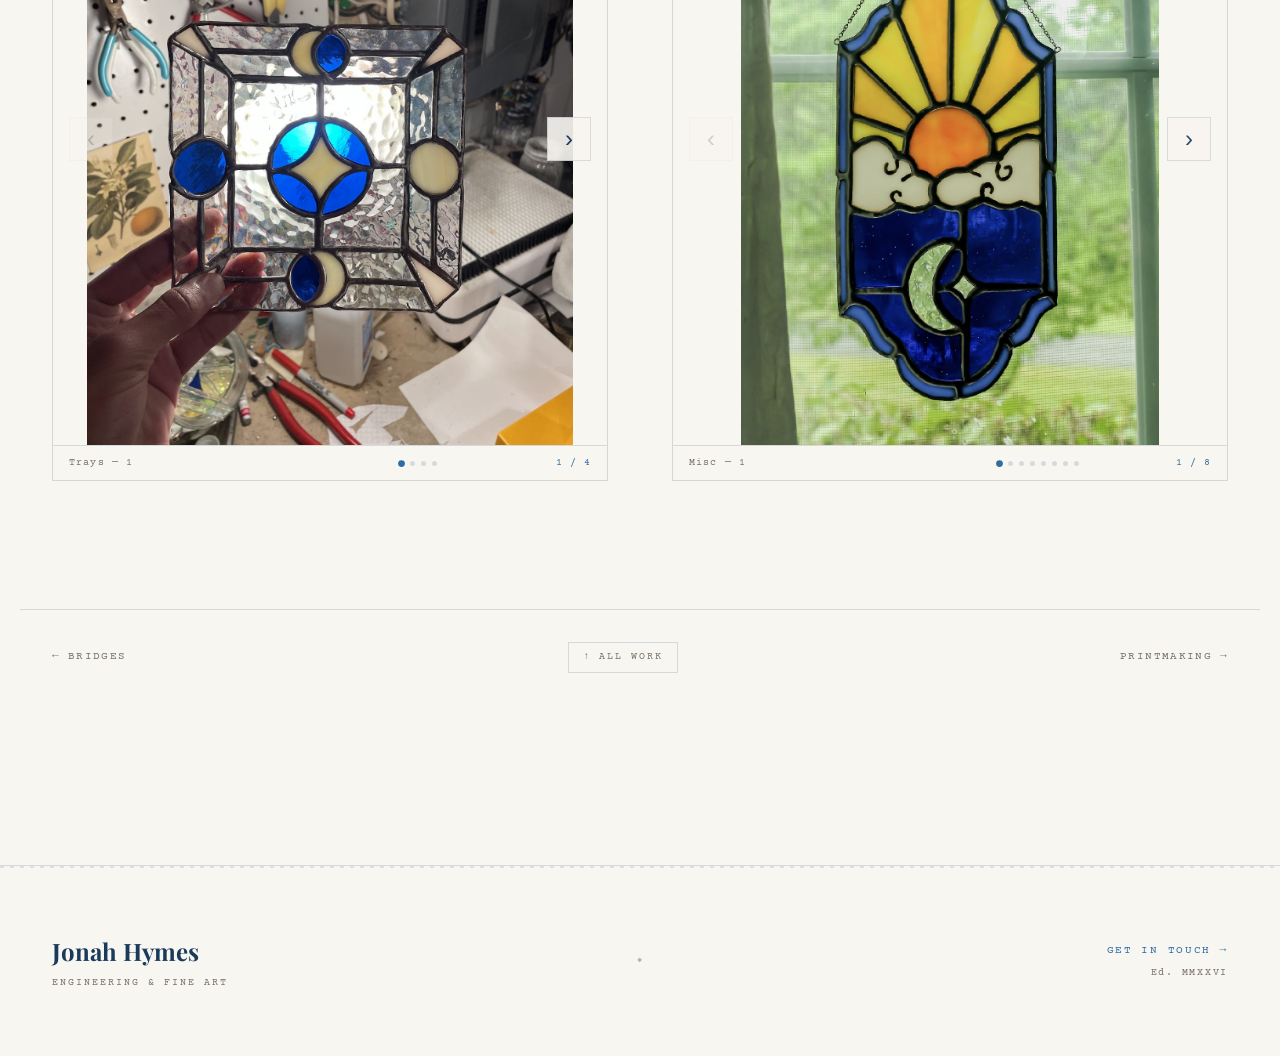
==== commit 23c5acf7: "fixeS" ====
--- a/art/glass.html
+++ b/art/glass.html
@@ -29,6 +29,7 @@
                 <span class="nav__logo-name">Jonah Hymes</span>
                 <span class="nav__logo-sub">Engineering &amp; Fine Art</span>
             </a>
+            <a href="../about.html" class="nav__about mono">About</a>
             <button class="nav__toggle" id="navToggle" aria-expanded="false" aria-controls="navOverlay">
                 <span>Index</span>
                 <span class="nav__toggle-bars" aria-hidden="true"><span></span><span></span><span></span></span>
@@ -67,7 +68,8 @@
                 </div>
             </div>
             <div class="nav-overlay__footer">
-                <a href="mailto:">Contact</a>
+                <a href="../about.html">About</a>
+                <a href="mailto:jonah.d.hymes.28@dartmouth.edu">Contact</a>
                 <span class="nav-overlay__edition">Ed.&nbsp;MMXXVI</span>
             </div>
         </div>
@@ -78,7 +80,7 @@
         <nav class="breadcrumb" aria-label="Breadcrumb">
             <a href="../index.html">Home</a>
             <span class="breadcrumb__sep" aria-hidden="true">/</span>
-            <a href="../index.html#work">Art</a>
+            <a href="../art.html">Art</a>
             <span class="breadcrumb__sep" aria-hidden="true">/</span>
             <span class="breadcrumb__current">Stained Glass</span>
         </nav>
@@ -97,6 +99,7 @@
             <!-- Intro -->
             <div class="art-intro">
                 <p>Self-taught stained glass artist working with symbolic representations of nature. Pieces are on consignment with Bowman's Orchards and Pine Bush Nature Preserve — sales contribute directly to nature and agricultural preservation. Has taught introductory stained glass workshops for youth.</p>
+                <a href="https://www.instagram.com/photovoltaic_sell/" class="art-intro__link mono" target="_blank" rel="noopener">Instagram → @photovoltaic_sell</a>
             </div>
 
             <!-- ── Peacock ───────────────────────── -->
@@ -327,7 +330,7 @@
 
         <nav class="page-nav" aria-label="Project navigation">
             <a href="../technical/bridges.html" class="page-nav__link page-nav__link--prev">Bridges</a>
-            <a href="../index.html" class="page-nav__home mono">↑ All Work</a>
+            <a href="../art.html" class="page-nav__home mono">↑ All Work</a>
             <a href="printmaking.html" class="page-nav__link page-nav__link--next">Printmaking</a>
         </nav>
 
@@ -340,7 +343,7 @@
                 </div>
                 <div class="footer__ornament" aria-hidden="true">◆</div>
                 <div class="footer__right">
-                    <p class="footer__contact"><a href="mailto:">Get in touch →</a></p>
+                    <p class="footer__contact"><a href="mailto:jonah.d.hymes.28@dartmouth.edu">Get in touch →</a></p>
                     <p class="footer__edition mono">Ed.&nbsp;MMXXVI</p>
                 </div>
             </div>
--- a/css/style.css
+++ b/css/style.css
@@ -439,15 +439,52 @@
 
 .hero__content {
     flex: 1;
-    display: flex;
-    flex-direction: column;
-    justify-content: center;
+    display: grid;
+    grid-template-columns: 1fr 200px;
+    align-items: center;
+    gap: var(--space-lg);
     padding: var(--space-lg) var(--space-md) var(--space-md);
     max-width: var(--max-width);
     margin: 0 auto;
     width: 100%;
     position: relative;
     z-index: 1;
+}
+
+.hero__text {
+    display: flex;
+    flex-direction: column;
+}
+
+.hero__aside {
+    display: flex;
+    flex-direction: column;
+    align-items: stretch;
+    gap: var(--space-xs);
+}
+
+.hero__headshot {
+    width: 100%;
+    height: auto;
+    display: block;
+    border: 1px solid var(--rule);
+}
+
+.hero__about-cta {
+    display: block;
+    background: var(--blue-deep);
+    color: var(--white);
+    font-size: 0.65rem;
+    letter-spacing: 0.22em;
+    text-transform: uppercase;
+    text-decoration: none;
+    text-align: center;
+    padding: 11px var(--space-sm);
+    transition: background 0.2s;
+}
+
+.hero__about-cta:hover {
+    background: var(--blue-mid);
 }
 
 .hero__eyebrow {
@@ -602,6 +639,163 @@
     letter-spacing: 0.28em;
     text-transform: uppercase;
     color: var(--ink-light);
+}
+
+/* ================================================================
+   LANDING PAGE — ABOUT STRIP, RESUME, TILES
+   ================================================================ */
+
+.landing-about {
+    display: flex;
+    align-items: baseline;
+    justify-content: space-between;
+    gap: var(--space-lg);
+    padding-bottom: var(--space-md);
+    margin-bottom: var(--space-md);
+    border-bottom: 1px solid var(--rule);
+}
+
+.landing-about__text {
+    flex: 1;
+    max-width: 560px;
+}
+
+.landing-about__text p {
+    font-size: 0.95rem;
+    font-weight: 300;
+    color: var(--ink);
+    line-height: 1.8;
+}
+
+.landing-about__actions {
+    display: flex;
+    flex-direction: column;
+    align-items: flex-end;
+    gap: var(--space-xs);
+    flex-shrink: 0;
+}
+
+.landing-about__link {
+    font-size: 0.62rem;
+    letter-spacing: 0.16em;
+    text-transform: uppercase;
+    color: var(--blue-mid);
+    text-decoration: none;
+    transition: color 0.2s;
+}
+
+.landing-about__link:hover {
+    color: var(--blue-deep);
+}
+
+.landing-resume {
+    font-size: 0.62rem;
+    letter-spacing: 0.16em;
+    text-transform: uppercase;
+    color: var(--white);
+    background: var(--blue-deep);
+    text-decoration: none;
+    padding: 8px 14px;
+    transition: background 0.2s;
+    white-space: nowrap;
+}
+
+.landing-resume:hover {
+    background: var(--blue-mid);
+}
+
+.landing-tiles {
+    display: grid;
+    grid-template-columns: 1fr 1fr;
+    gap: 1px;
+    background: rgba(26, 58, 92, 0.1);
+    border: 1px solid rgba(26, 58, 92, 0.12);
+    margin-top: var(--space-md);
+}
+
+.landing-tile {
+    background: var(--paper);
+    display: block;
+    text-decoration: none;
+    position: relative;
+    transition: background 0.25s;
+    overflow: hidden;
+}
+
+.landing-tile:hover {
+    background: var(--blue-deep);
+}
+
+.landing-tile__inner {
+    padding: var(--space-md);
+    display: flex;
+    flex-direction: column;
+    gap: var(--space-xs);
+    min-height: 160px;
+    justify-content: flex-end;
+}
+
+.landing-tile__label {
+    font-size: 0.6rem;
+    letter-spacing: 0.18em;
+    text-transform: uppercase;
+    color: var(--ink-light);
+    transition: color 0.25s;
+    margin: 0;
+}
+
+.landing-tile:hover .landing-tile__label {
+    color: rgba(255,255,255,0.45);
+}
+
+.landing-tile__title {
+    font-family: var(--font-serif);
+    font-size: clamp(1.6rem, 3vw, 2.4rem);
+    font-weight: 700;
+    color: var(--blue-deep);
+    letter-spacing: -0.02em;
+    line-height: 1.05;
+    margin: 0;
+    transition: color 0.25s;
+}
+
+.landing-tile:hover .landing-tile__title {
+    color: var(--white);
+}
+
+.landing-tile__sub {
+    font-size: 0.58rem;
+    letter-spacing: 0.12em;
+    text-transform: uppercase;
+    color: var(--ink-light);
+    margin: 0;
+    transition: color 0.25s;
+}
+
+.landing-tile:hover .landing-tile__sub {
+    color: rgba(255,255,255,0.5);
+}
+
+.landing-tile__arrow {
+    position: absolute;
+    bottom: var(--space-sm);
+    right: var(--space-sm);
+    font-size: 1.4rem;
+    color: rgba(255,255,255,0.6);
+    opacity: 0;
+    transform: translateX(-6px);
+    transition: opacity 0.25s, transform 0.25s;
+}
+
+.landing-tile:hover .landing-tile__arrow {
+    opacity: 1;
+    transform: translateX(0);
+}
+
+@media (max-width: 600px) {
+    .landing-about { flex-direction: column; align-items: flex-start; }
+    .landing-about__actions { align-items: flex-start; flex-direction: row; }
+    .landing-tiles { grid-template-columns: 1fr; }
 }
 
 /* ================================================================
@@ -820,6 +1014,144 @@
 }
 
 /* ================================================================
+   ABOUT PAGE
+   ================================================================ */
+
+.about-layout {
+    display: grid;
+    grid-template-columns: 340px 1fr;
+    gap: var(--space-lg);
+    align-items: start;
+    margin-bottom: var(--space-lg);
+}
+
+.about-headshot img {
+    width: 100%;
+    height: auto;
+    display: block;
+    border: 1px solid var(--rule);
+}
+
+.about-bio h2 {
+    font-family: var(--font-serif);
+    font-size: clamp(1.8rem, 3vw, 2.8rem);
+    font-weight: 700;
+    color: var(--blue-deep);
+    letter-spacing: -0.02em;
+    line-height: 1;
+    margin-bottom: var(--space-xs);
+}
+
+.about-bio__sub {
+    font-size: 0.62rem;
+    letter-spacing: 0.16em;
+    text-transform: uppercase;
+    color: var(--ink-light);
+    margin-bottom: var(--space-md);
+    display: block;
+}
+
+.about-bio p {
+    font-size: 0.97rem;
+    font-weight: 300;
+    color: var(--ink);
+    line-height: 1.85;
+    margin-bottom: var(--space-sm);
+}
+
+.about-photos {
+    display: grid;
+    grid-template-columns: repeat(5, 1fr);
+    gap: var(--space-xs);
+    border-top: 1px solid var(--rule);
+    padding-top: var(--space-md);
+}
+
+.about-photo-item img {
+    width: 100%;
+    height: auto;
+    display: block;
+    cursor: zoom-in;
+    transition: opacity 0.2s;
+}
+
+.about-photo-item img:hover {
+    opacity: 0.88;
+}
+
+.about-links {
+    display: flex;
+    flex-direction: column;
+    gap: 2px;
+    margin-top: var(--space-md);
+    border-top: 1px solid var(--rule);
+    padding-top: var(--space-sm);
+}
+
+.about-link {
+    display: flex;
+    align-items: baseline;
+    gap: var(--space-sm);
+    text-decoration: none;
+    padding: 6px 0;
+    border-bottom: 1px solid transparent;
+    transition: border-color 0.2s;
+}
+
+.about-link:hover {
+    border-bottom-color: var(--rule);
+}
+
+.about-link__label {
+    font-size: 0.58rem;
+    letter-spacing: 0.16em;
+    text-transform: uppercase;
+    color: var(--ink-light);
+    flex-shrink: 0;
+    width: 80px;
+}
+
+.about-link__val {
+    font-size: 0.88rem;
+    color: var(--blue-mid);
+    transition: color 0.2s;
+}
+
+.about-link:hover .about-link__val {
+    color: var(--blue-deep);
+}
+
+.art-intro__link {
+    display: inline-block;
+    margin-top: var(--space-sm);
+    font-size: 0.62rem;
+    letter-spacing: 0.14em;
+    text-transform: uppercase;
+    color: var(--blue-mid);
+    text-decoration: none;
+    transition: color 0.2s;
+}
+
+.art-intro__link:hover {
+    color: var(--blue-deep);
+}
+
+@media (max-width: 860px) {
+    .about-layout {
+        grid-template-columns: 1fr;
+    }
+    .about-photos {
+        grid-template-columns: repeat(3, 1fr);
+    }
+}
+
+@media (max-width: 520px) {
+    .about-photos {
+        grid-template-columns: repeat(2, 1fr);
+    }
+}
+
+/* ================================================================
    FOOTER
    ================================================================ */
 
@@ -1615,7 +1947,10 @@
     .lightbox__btn--next { right: var(--space-xs); }
 
     .nav__inner { padding: 0 var(--space-sm); }
-    .hero__content { padding-left: var(--space-sm); padding-right: var(--space-sm); }
+    .hero__content { padding-left: var(--space-sm); padding-right: var(--space-sm); grid-template-columns: 1fr; }
+    .hero__aside { flex-direction: row; align-items: center; gap: var(--space-sm); }
+    .hero__headshot { width: 100px; flex-shrink: 0; }
+    .hero__about-cta { flex: 1; }
     .main { padding: var(--space-xl) var(--space-sm); }
 
     .project-grid,
